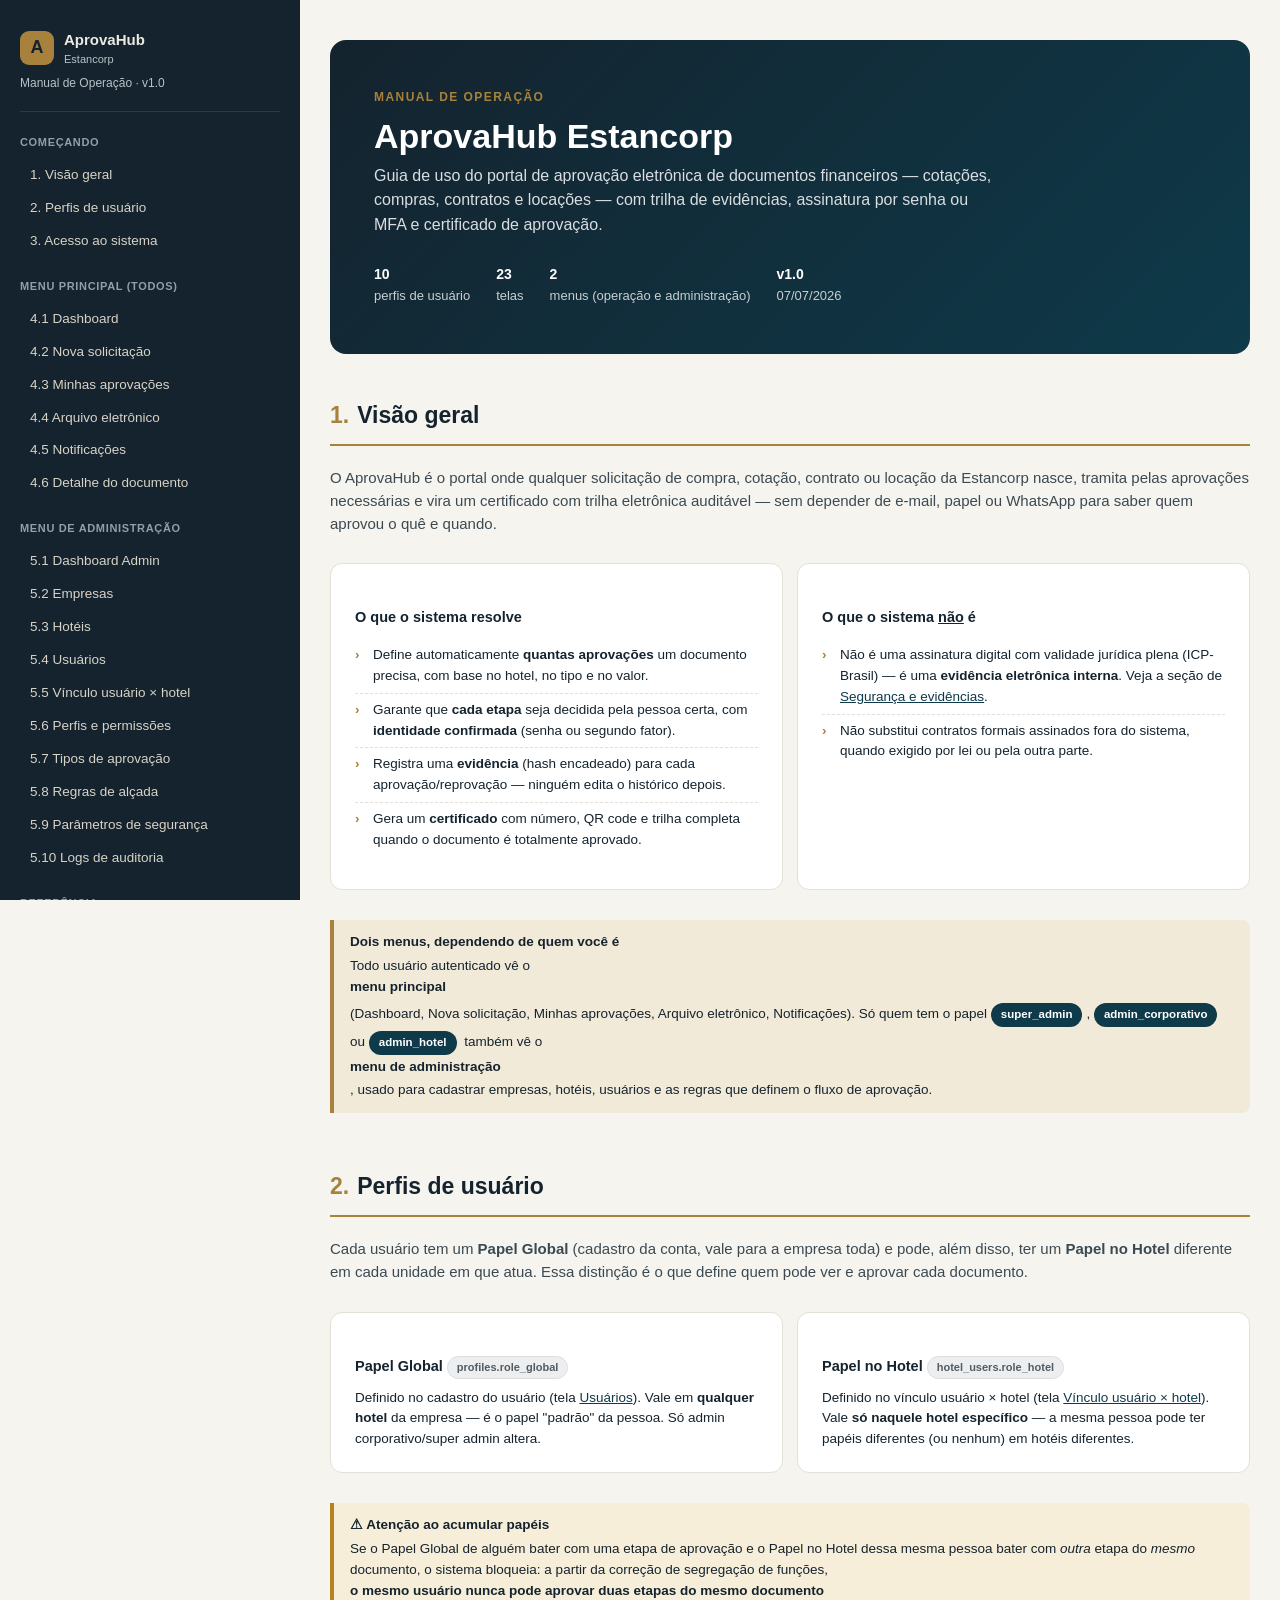
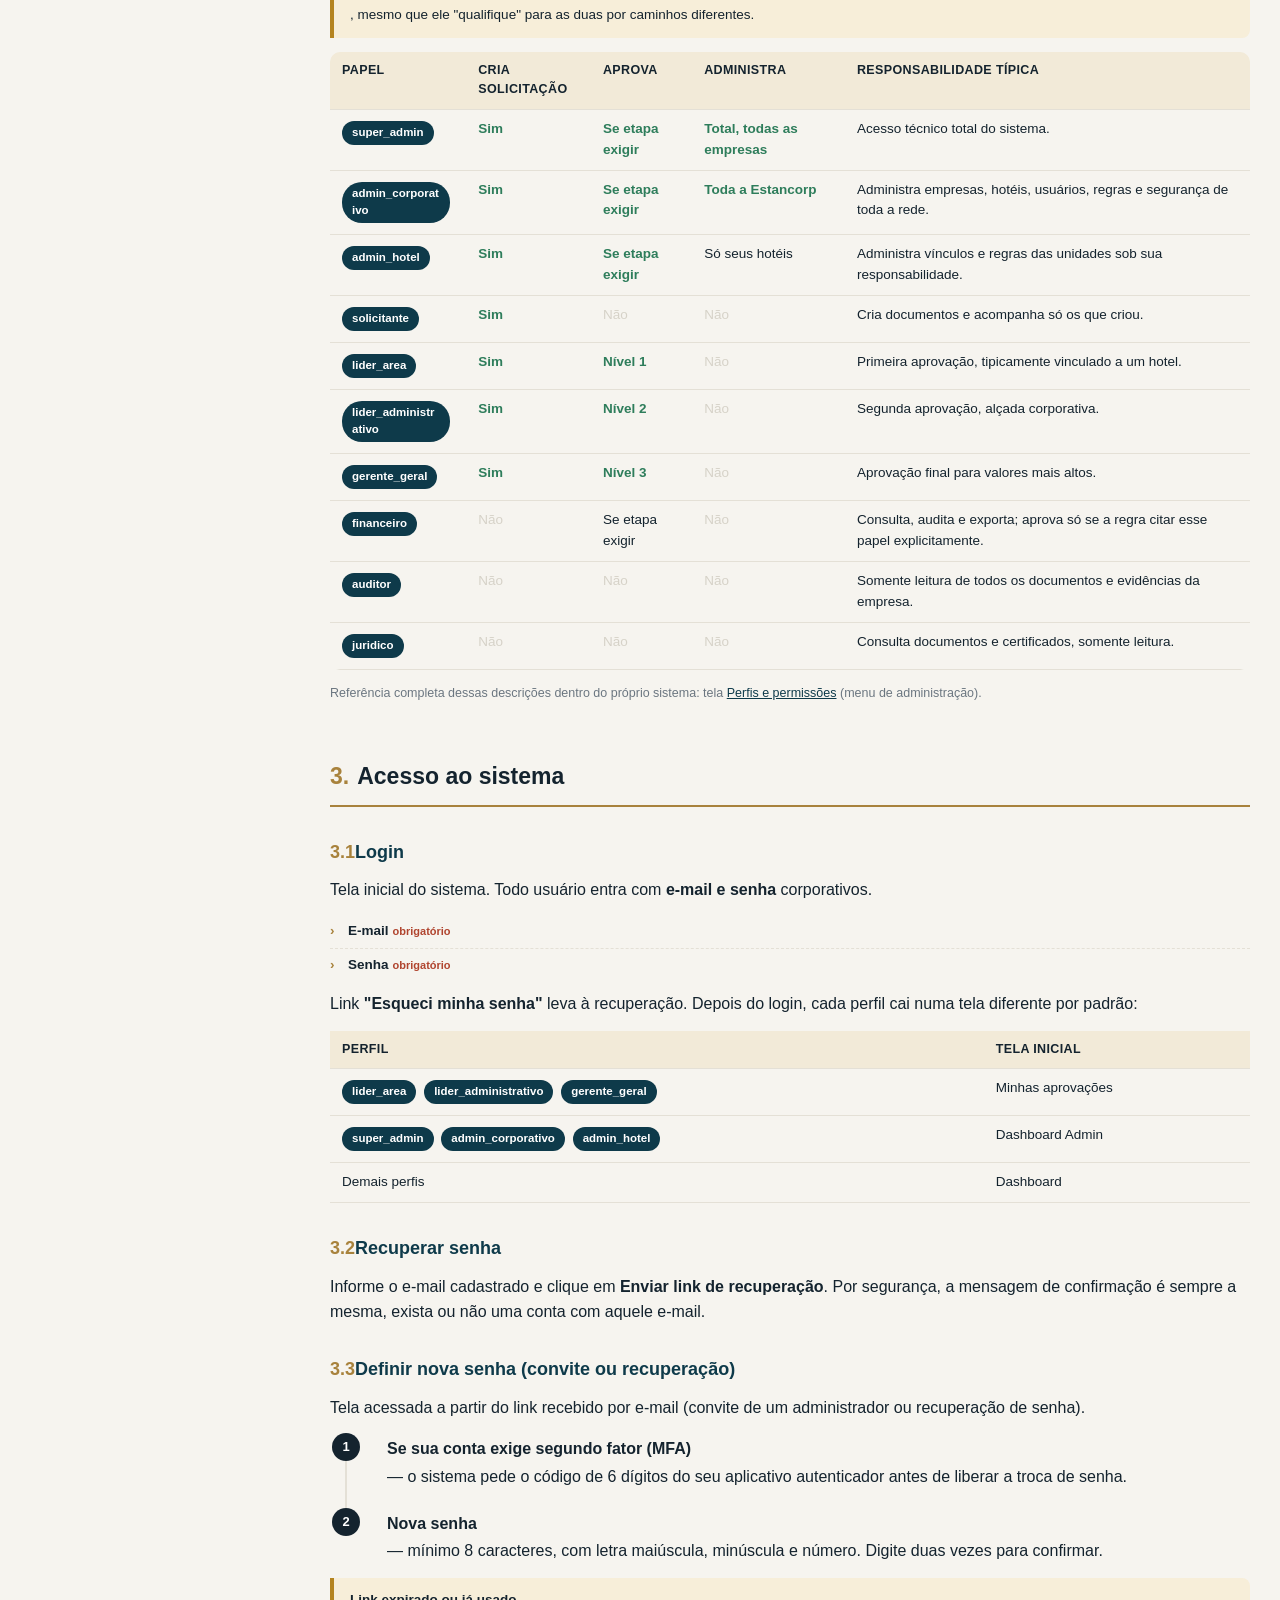
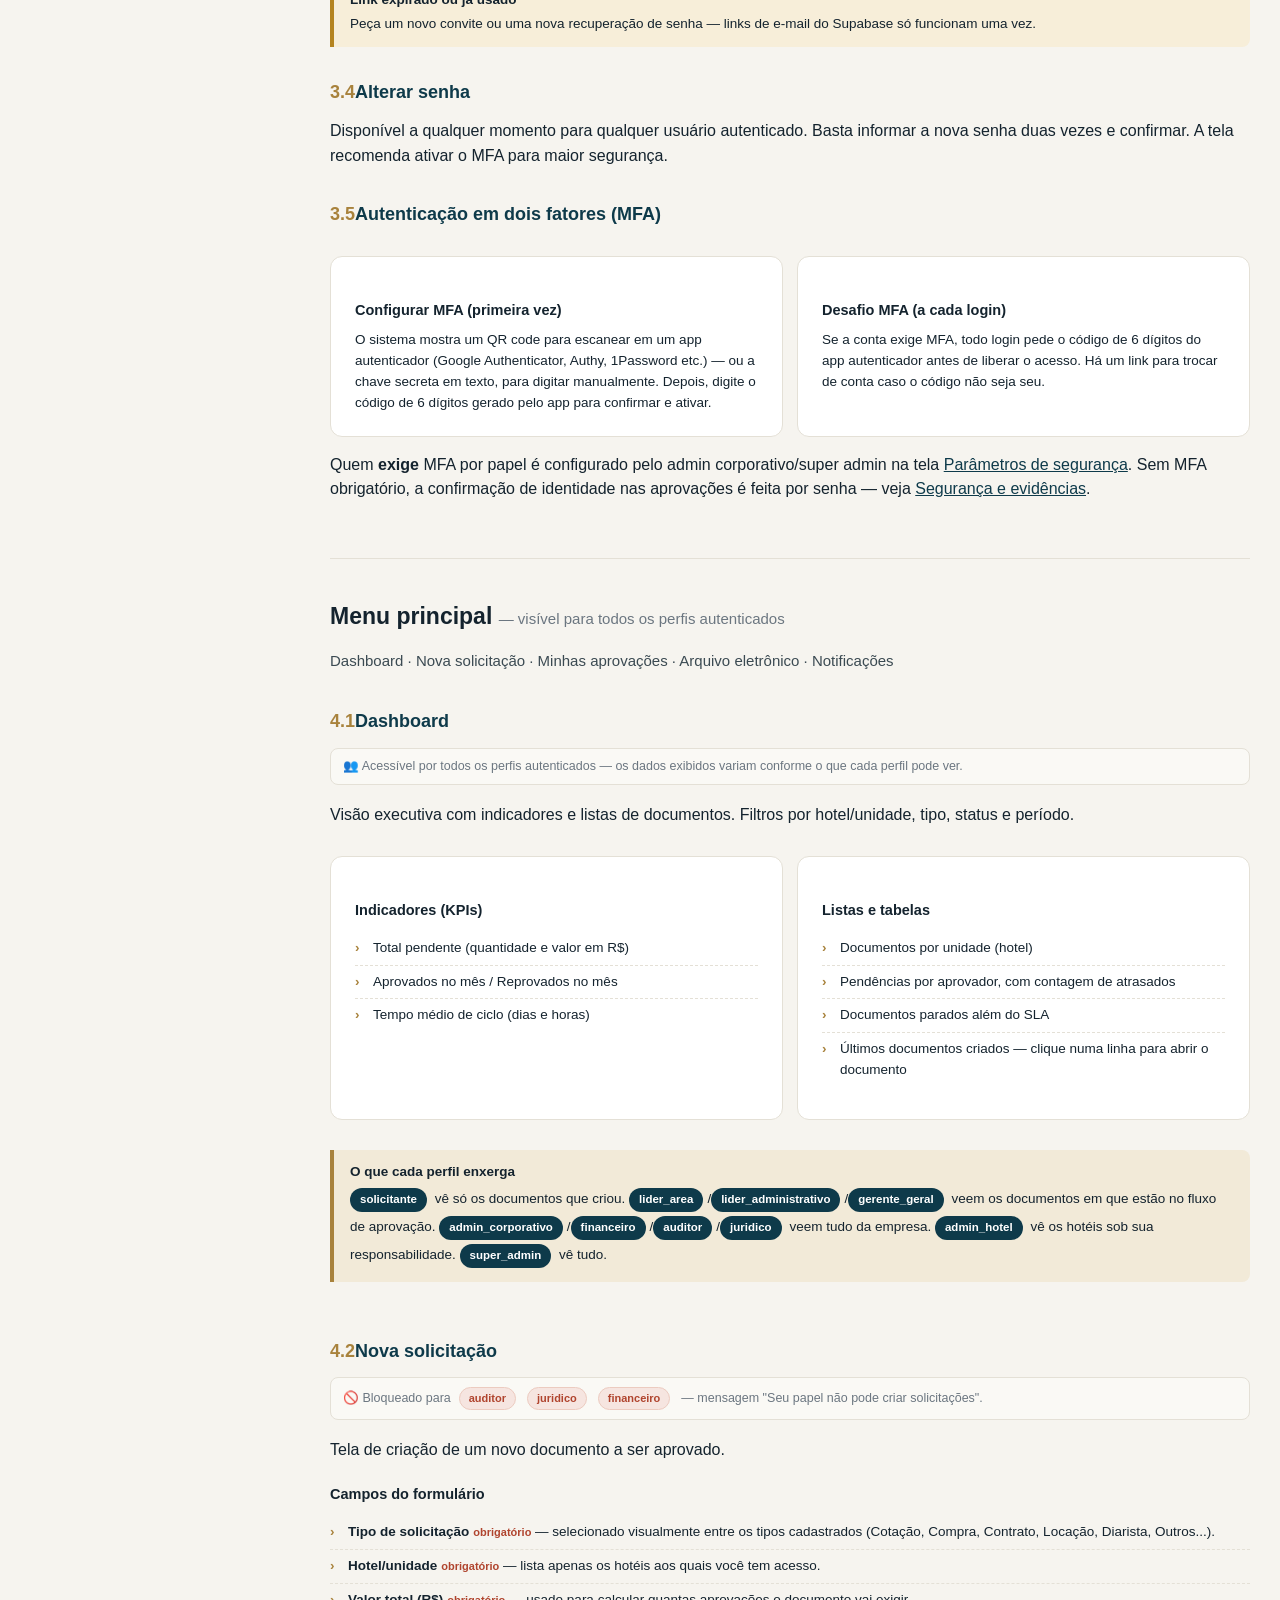
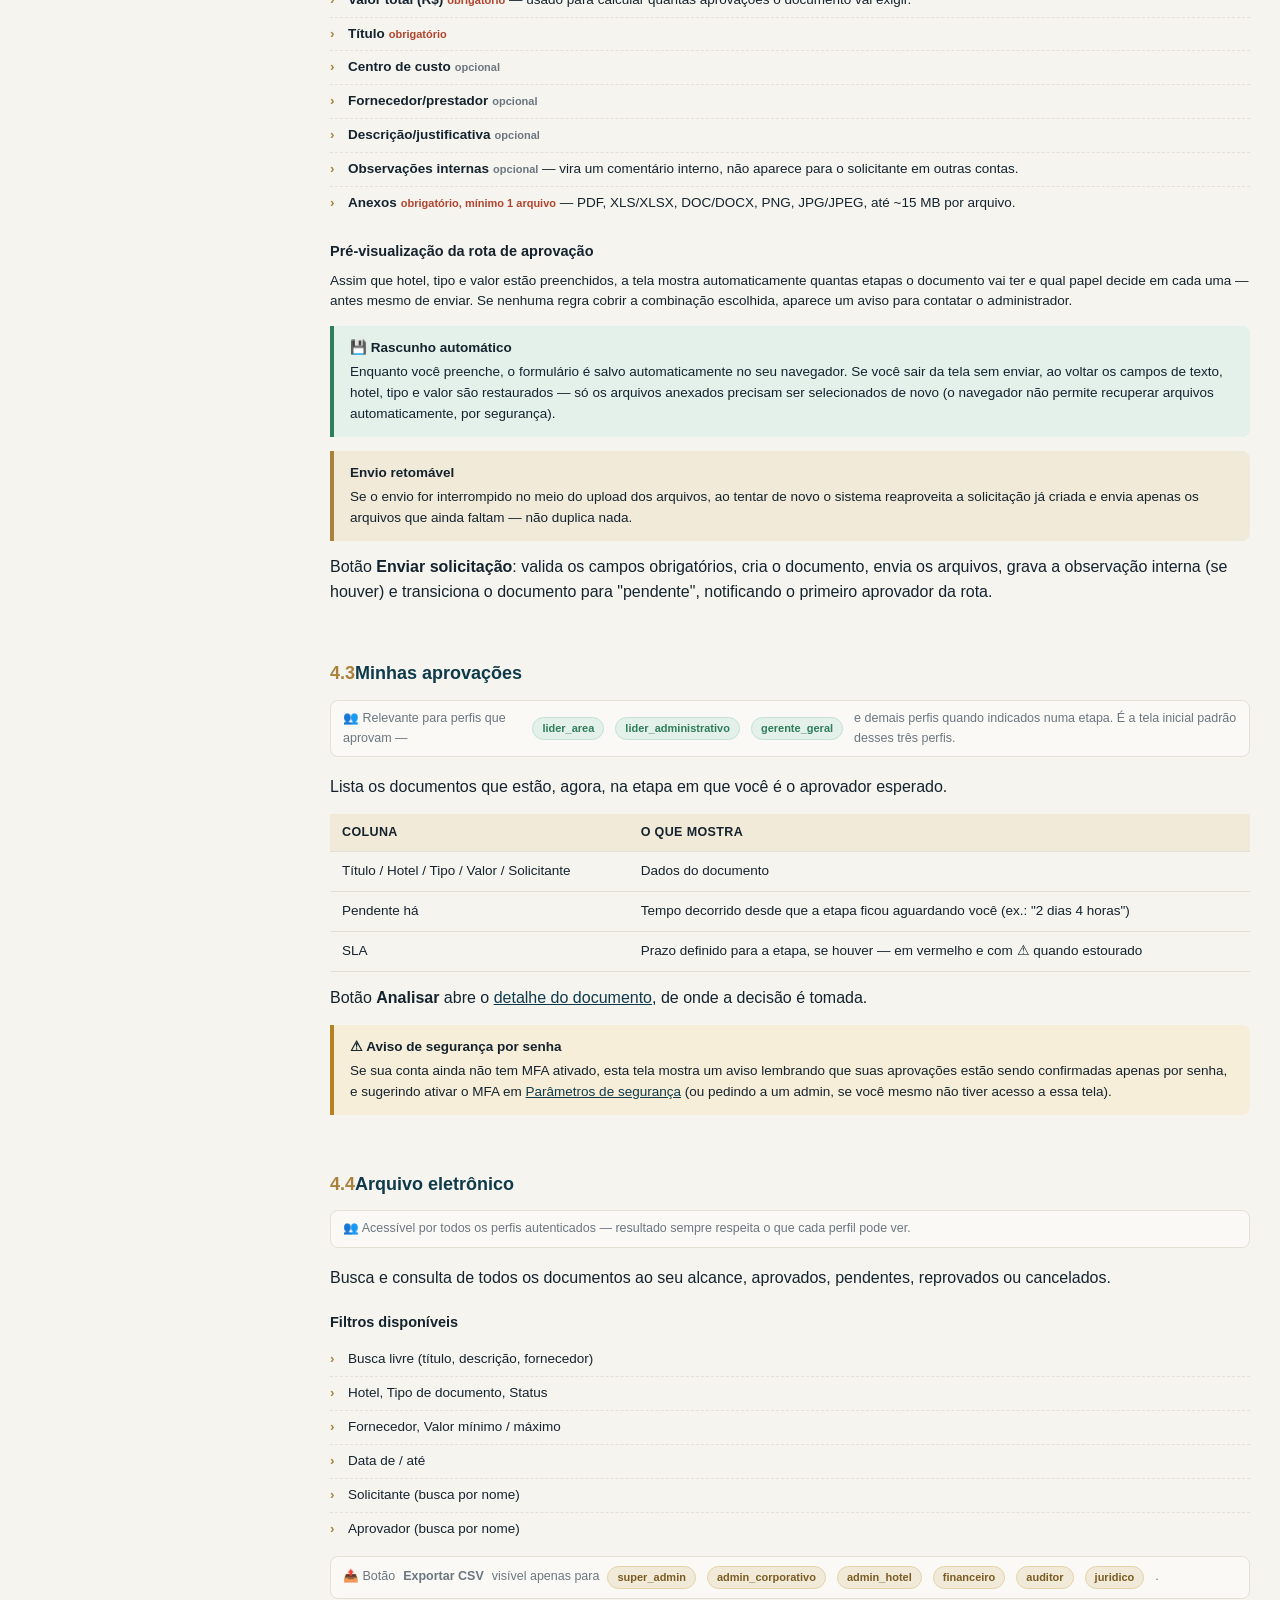
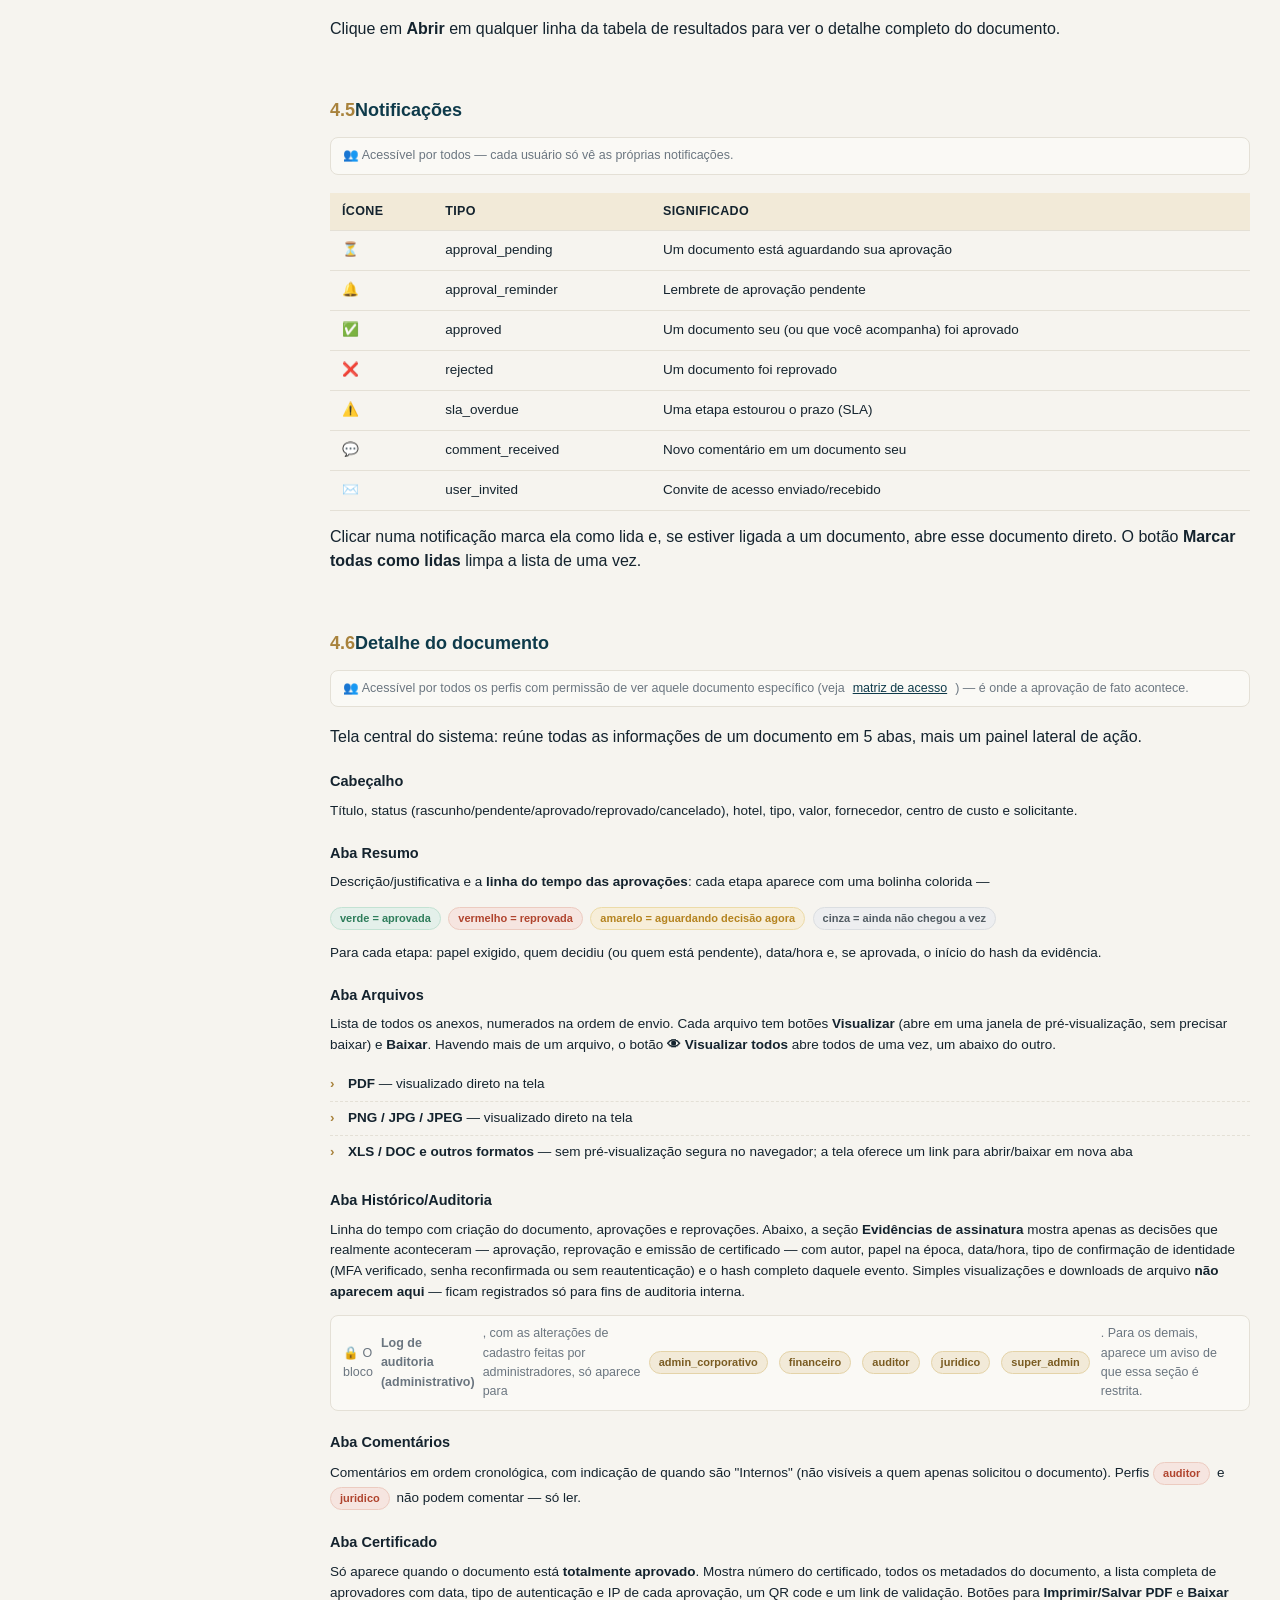
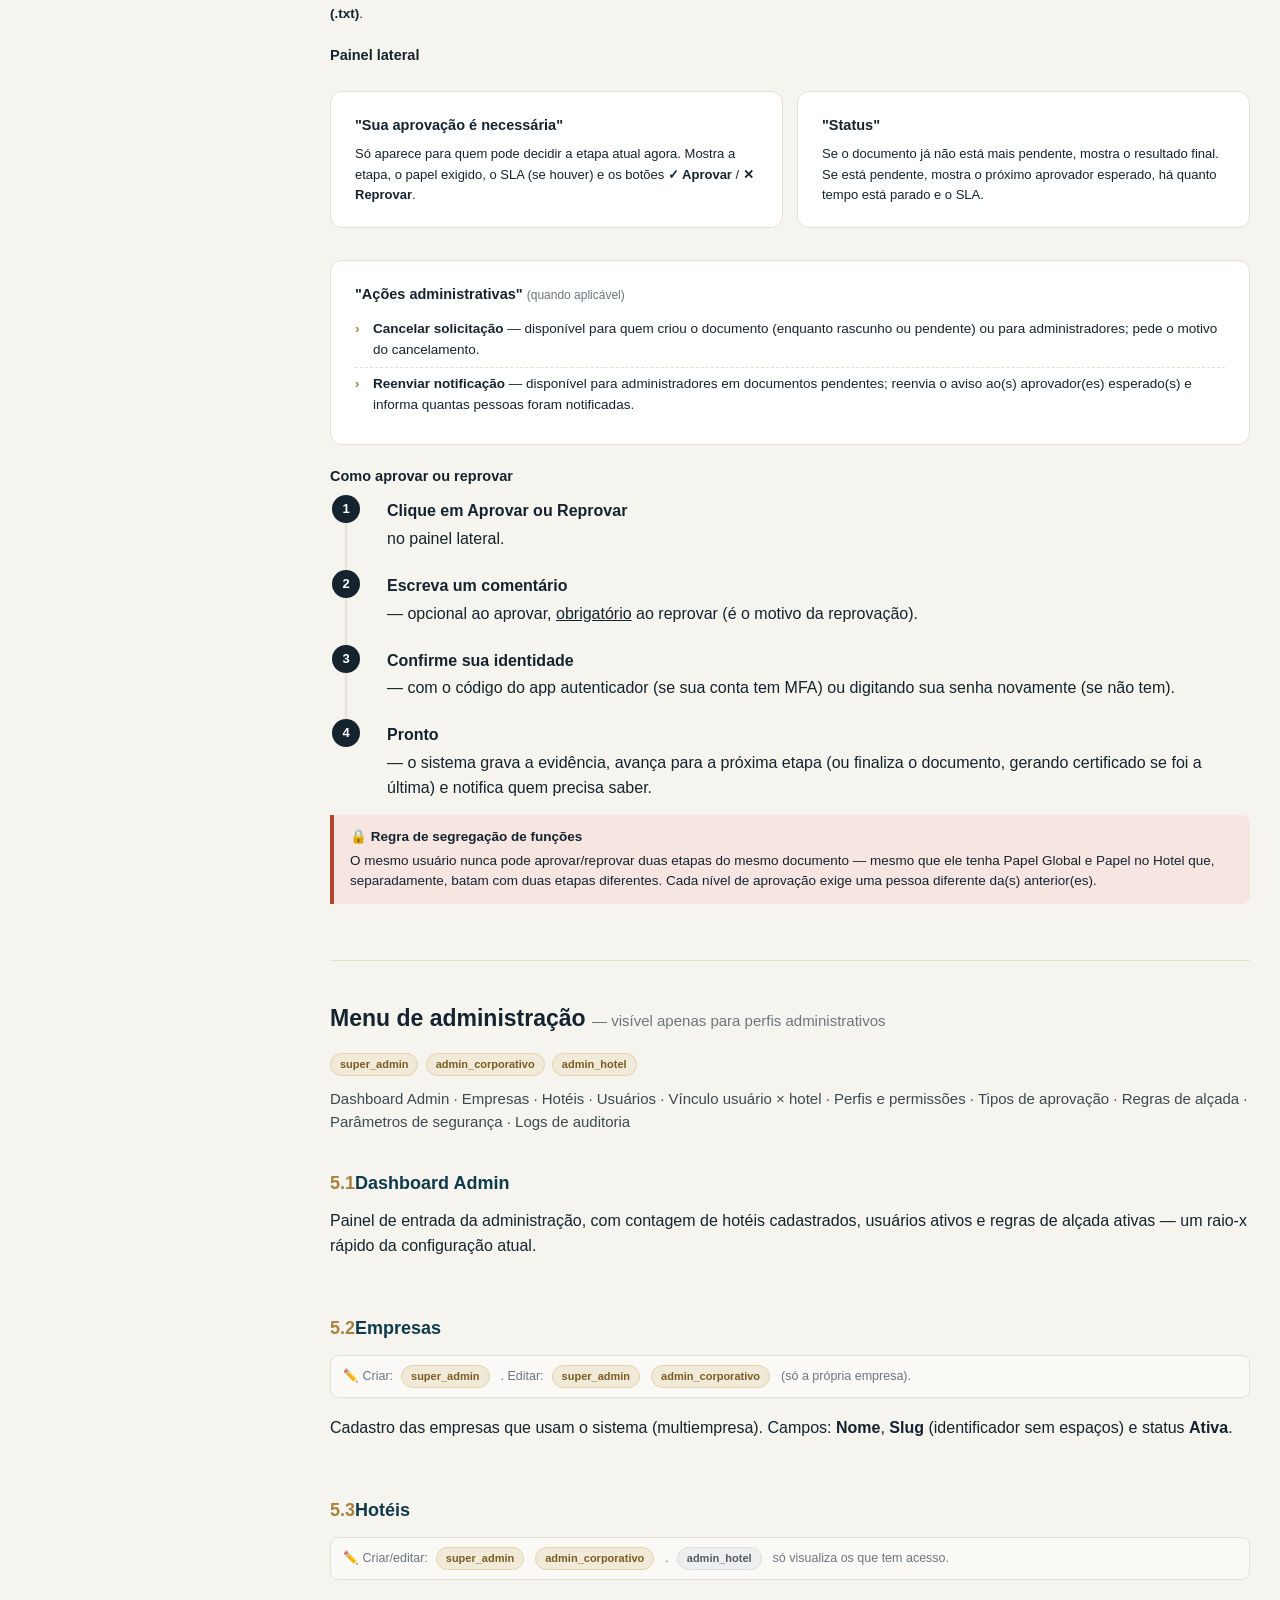
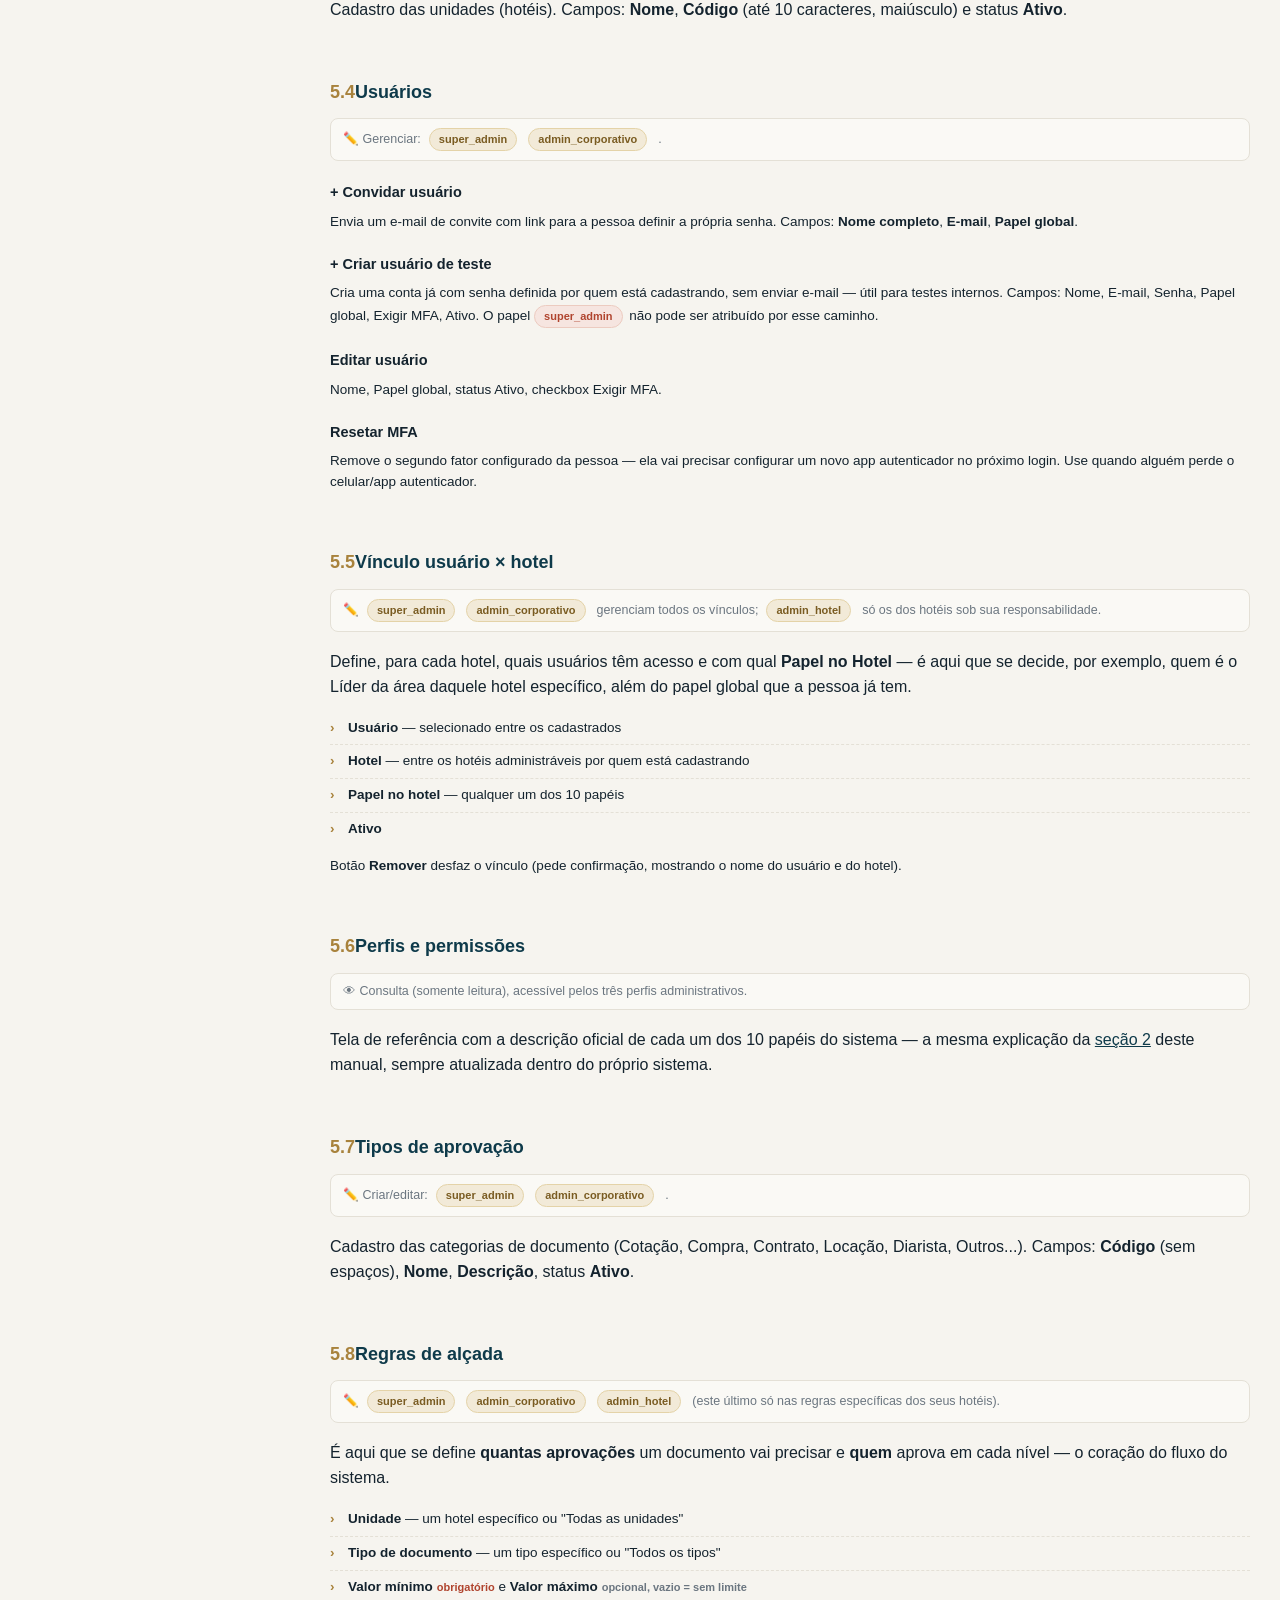
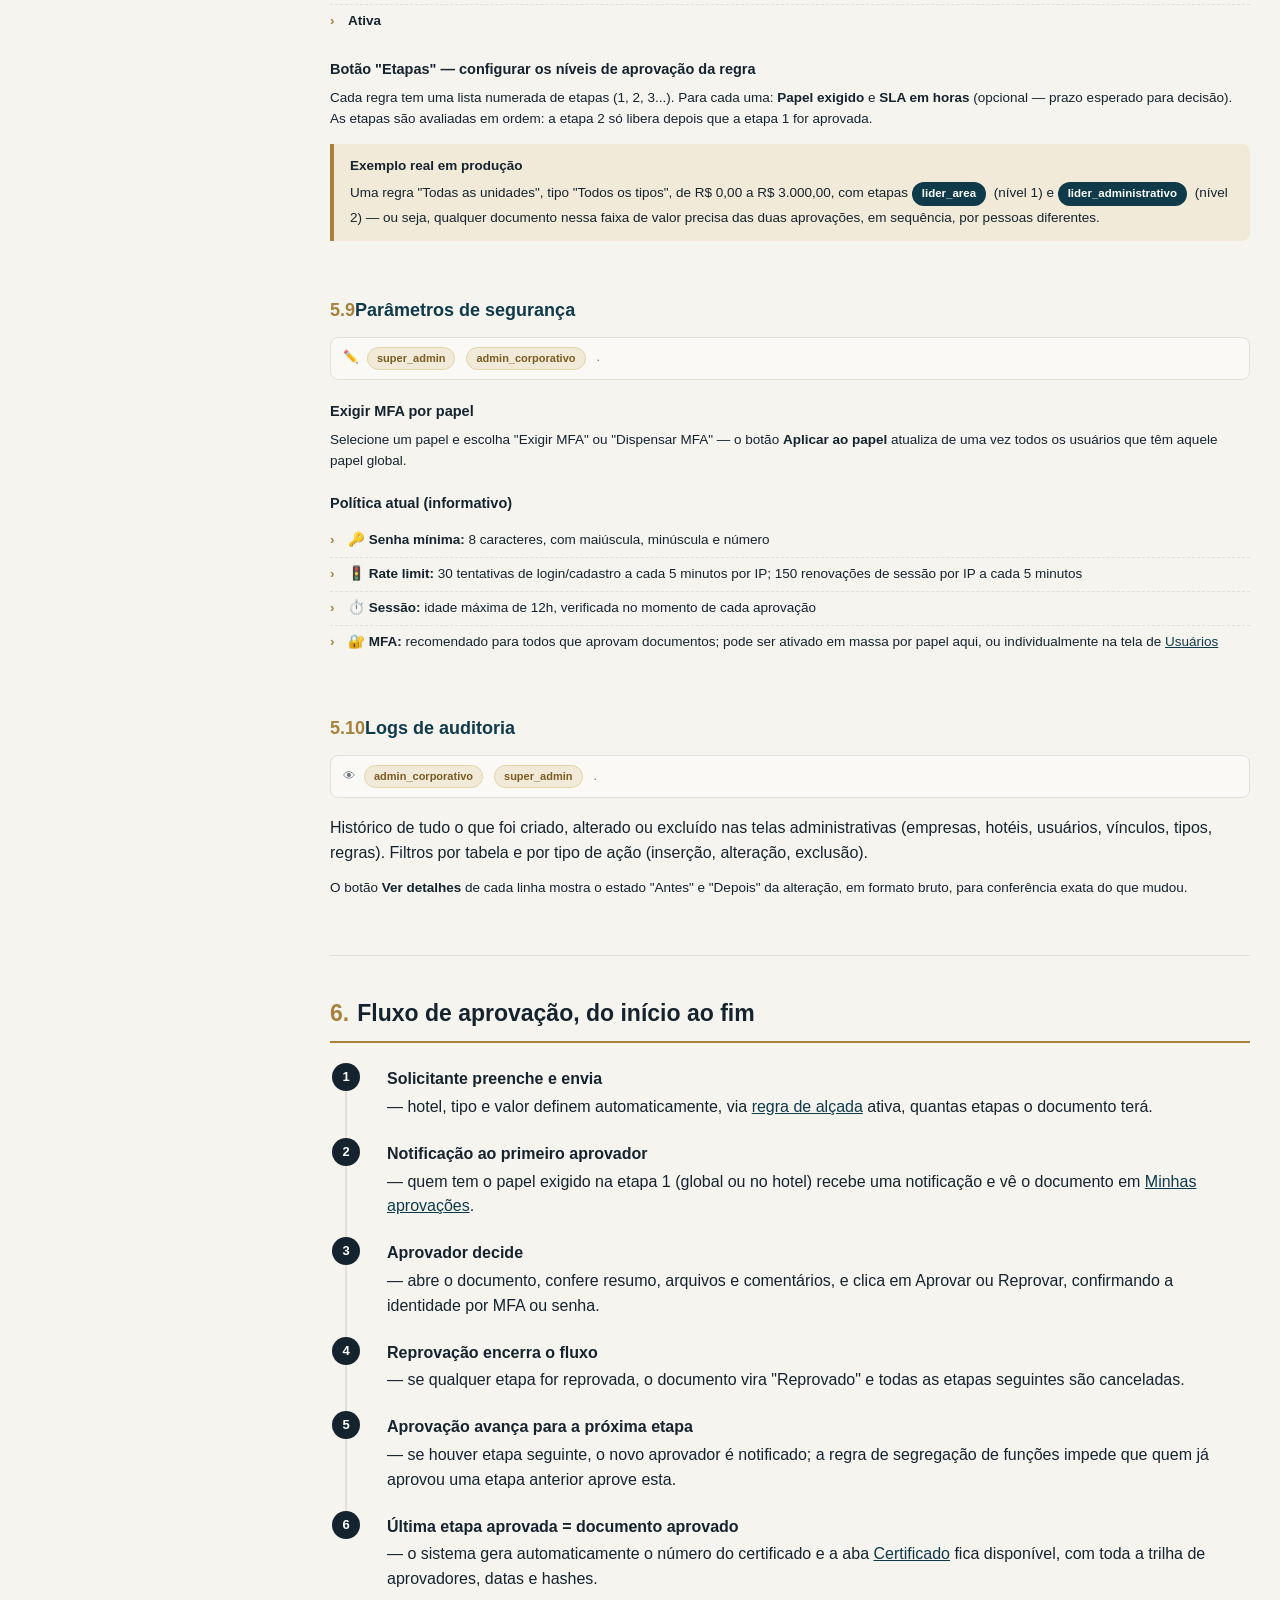
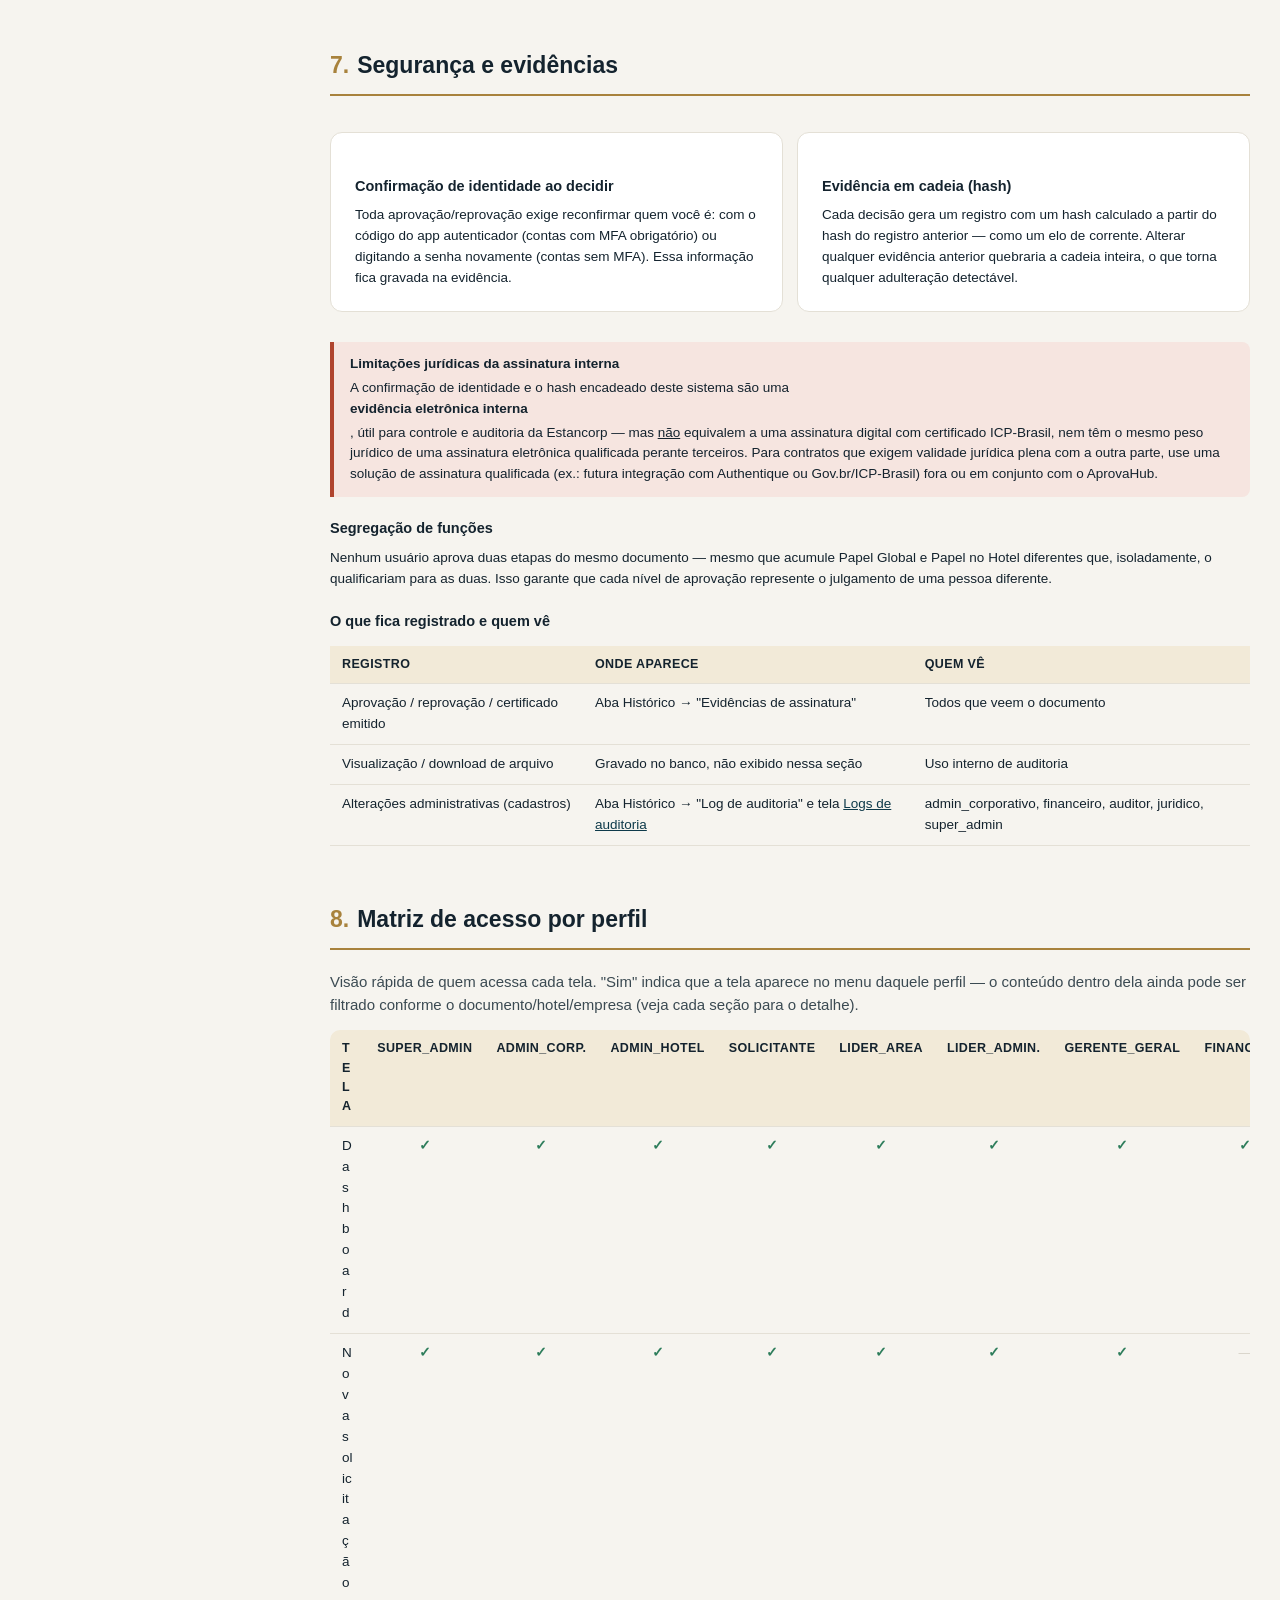
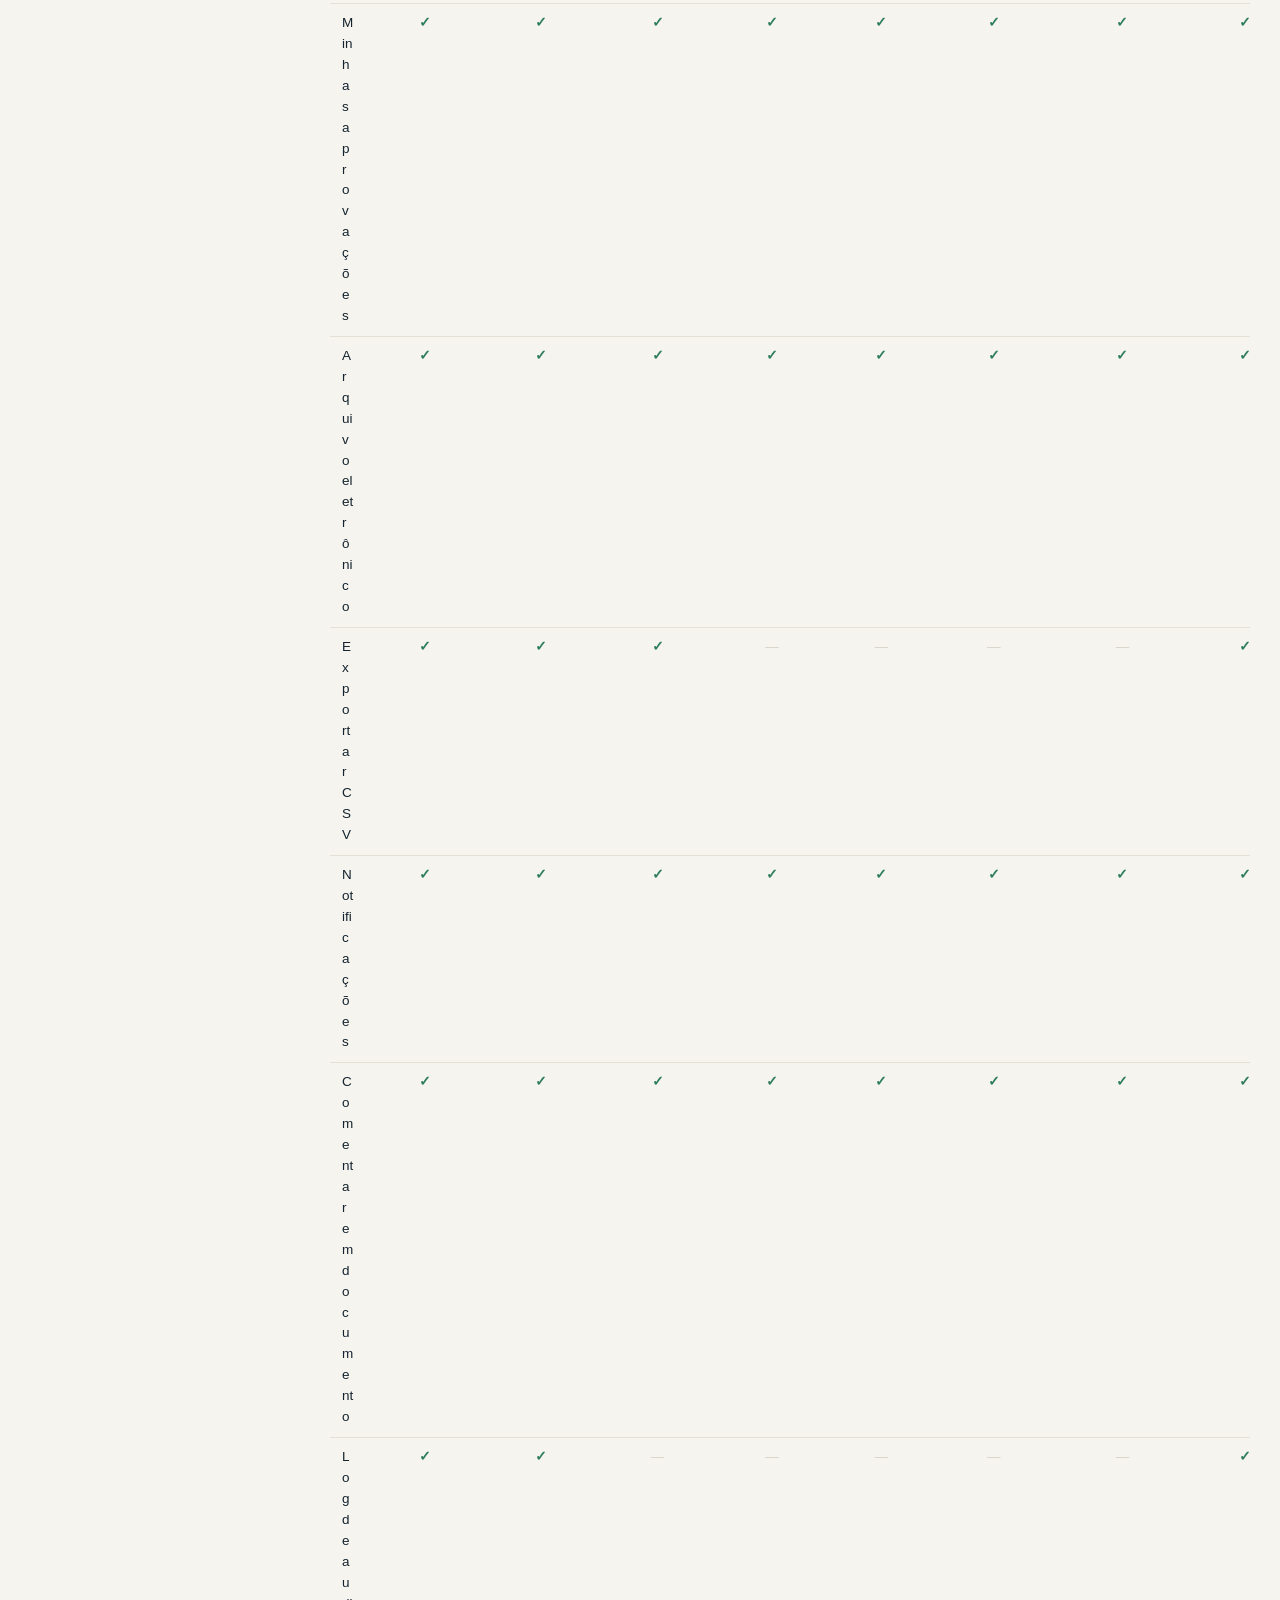
==== MANUAL_OPERACAO.html @ 7e1cfca8 "Criar manual de operação em HTML para todos os perfis e telas Cobre os 10 perfis (papel global x pap" ====
<!DOCTYPE html>
<html lang="pt-BR">
<head>
<meta charset="UTF-8">
<meta name="viewport" content="width=device-width, initial-scale=1.0">
<title>Manual de Operação — AprovaHub Estancorp</title>
<style>
  :root{
    --ink:#14232E;
    --petrol:#0E3A4A;
    --paper:#F6F4EF;
    --card:#FFFFFF;
    --brass:#A8823C;
    --brass-soft:#F2EAD8;
    --ok:#2E7D5B;
    --ok-soft:#E4F0EA;
    --warn:#B4831F;
    --warn-soft:#F7EED9;
    --danger:#B0442E;
    --danger-soft:#F6E5E0;
    --muted:#6B7680;
    --line:#E4E0D6;
  }
  *{box-sizing:border-box}
  body{
    margin:0;
    font-family:-apple-system,Segoe UI,Roboto,Helvetica,Arial,sans-serif;
    background:var(--paper);
    color:var(--ink);
    line-height:1.55;
  }
  a{color:var(--petrol)}
  .layout{display:flex;min-height:100vh}

  /* Sidebar / sumário */
  nav.toc{
    width:300px;
    flex:0 0 300px;
    background:var(--ink);
    color:#EDEAE1;
    padding:28px 20px 60px;
    position:sticky;
    top:0;
    align-self:flex-start;
    height:100vh;
    overflow-y:auto;
  }
  nav.toc .brand{display:flex;align-items:center;gap:10px;margin-bottom:6px}
  nav.toc .brand-mark{
    width:34px;height:34px;border-radius:9px;background:var(--brass);
    color:var(--ink);font-weight:800;display:flex;align-items:center;justify-content:center;font-size:18px;
  }
  nav.toc .brand b{display:block;font-size:15px}
  nav.toc .brand small{display:block;color:#B9C2C8;font-size:11px}
  nav.toc .sub{font-size:12px;color:#B9C2C8;margin:4px 0 22px;padding-bottom:18px;border-bottom:1px solid #2A3B47}
  nav.toc h4{
    font-size:11px;text-transform:uppercase;letter-spacing:.06em;color:#8FA0AA;
    margin:20px 0 8px;
  }
  nav.toc ul{list-style:none;margin:0;padding:0}
  nav.toc li a{
    display:block;color:#D8D3C7;text-decoration:none;font-size:13.5px;
    padding:6px 10px;border-radius:6px;
  }
  nav.toc li a:hover{background:#1D2E3A;color:#fff}
  nav.toc li.sub-item a{padding-left:22px;font-size:12.5px;color:#AEB8BE}

  main{flex:1;min-width:0;padding:48px 60px 120px;max-width:1080px}

  .cover{
    background:linear-gradient(135deg,var(--ink),var(--petrol));
    color:#fff;border-radius:16px;padding:48px 44px;margin-bottom:44px;
  }
  .cover .kicker{font-size:12px;letter-spacing:.12em;text-transform:uppercase;color:var(--brass);font-weight:700}
  .cover h1{font-size:34px;margin:10px 0 8px;line-height:1.15}
  .cover p{color:#D9DEE1;max-width:620px;margin:0 0 4px}
  .cover .meta{margin-top:26px;display:flex;gap:26px;flex-wrap:wrap;font-size:13px;color:#C7CFD3}
  .cover .meta b{color:#fff;display:block;font-size:14px}

  section{margin-bottom:56px;scroll-margin-top:24px}
  h2{
    font-size:23px;color:var(--ink);border-bottom:2px solid var(--brass);
    padding-bottom:10px;margin:0 0 20px;
  }
  h2 .num{color:var(--brass);margin-right:8px}
  h3{font-size:18px;margin:32px 0 12px;color:var(--petrol);scroll-margin-top:24px}
  h3 .num{color:var(--brass)}
  h4{font-size:14.5px;margin:20px 0 8px;color:var(--ink)}
  p{margin:0 0 12px}
  .lede{font-size:15px;color:#3B4A52}

  .card{
    background:var(--card);border:1px solid var(--line);border-radius:12px;
    padding:22px 24px;margin:16px 0;
  }
  .grid2{display:grid;grid-template-columns:1fr 1fr;gap:14px}
  @media(max-width:760px){.grid2{grid-template-columns:1fr}}

  table{width:100%;border-collapse:collapse;margin:14px 0;font-size:13.5px}
  th,td{text-align:left;padding:9px 12px;border-bottom:1px solid var(--line);vertical-align:top;word-break:break-word}
  th{background:var(--brass-soft);color:var(--ink);font-weight:700;font-size:12.5px;text-transform:uppercase;letter-spacing:.03em}
  tr:hover td{background:#FBFAF6}

  .badge{
    display:inline-block;padding:2px 9px;border-radius:20px;font-size:11px;font-weight:700;
    margin:1px 3px 1px 0;white-space:nowrap;border:1px solid transparent;
  }
  .b-admin{background:var(--brass-soft);color:#7A5C22;border-color:#E4D3A8}
  .b-approve{background:var(--ok-soft);color:var(--ok);border-color:#c3e2d3}
  .b-view{background:#EDEEF0;color:#525C63;border-color:#DBDEE1}
  .b-block{background:var(--danger-soft);color:var(--danger);border-color:#eccbc0}
  .b-warn{background:var(--warn-soft);color:var(--warn);border-color:#ecdba8}

  .pill-role{
    display:inline-block;padding:3px 10px;border-radius:20px;font-size:11.5px;font-weight:700;
    background:var(--petrol);color:#fff;margin:2px 4px 2px 0;
  }

  .note{
    border-left:4px solid var(--brass);background:var(--brass-soft);
    padding:12px 16px;border-radius:0 8px 8px 0;font-size:13.5px;margin:14px 0;
  }
  .note.warn{border-color:var(--warn);background:var(--warn-soft)}
  .note.danger{border-color:var(--danger);background:var(--danger-soft)}
  .note.ok{border-color:var(--ok);background:var(--ok-soft)}
  .note b{display:block;margin-bottom:3px}

  .steps{counter-reset:step;list-style:none;margin:0;padding:0}
  .steps li{
    counter-increment:step;position:relative;padding:4px 0 18px 40px;border-left:2px solid var(--line);margin-left:15px;
  }
  .steps li:last-child{border-color:transparent;padding-bottom:0}
  .steps li::before{
    content:counter(step);position:absolute;left:-15px;top:0;width:28px;height:28px;border-radius:50%;
    background:var(--ink);color:#fff;font-size:13px;font-weight:700;display:flex;align-items:center;justify-content:center;
  }
  .steps li b{display:block;margin-bottom:3px;color:var(--ink)}

  .fieldlist{margin:10px 0;padding:0;list-style:none}
  .fieldlist li{padding:6px 0 6px 18px;border-bottom:1px dashed var(--line);position:relative;font-size:13.5px}
  .fieldlist li::before{content:"›";position:absolute;left:0;color:var(--brass);font-weight:900}
  .fieldlist li:last-child{border-bottom:none}
  .fieldlist b{color:var(--ink)}
  .fieldlist .req{color:var(--danger);font-size:11px;font-weight:700;margin-left:4px}
  .fieldlist .opt{color:var(--muted);font-size:11px;font-weight:600;margin-left:4px}

  .tag-access{
    display:flex;align-items:center;gap:8px;font-size:12.5px;color:var(--muted);
    background:#FAF9F5;border:1px solid var(--line);border-radius:8px;padding:8px 12px;margin:10px 0 18px;
  }

  code, .mono{font-family:ui-monospace,Consolas,monospace;font-size:12.5px;background:#EFEDE6;padding:1px 6px;border-radius:4px}

  .toc-back{display:inline-block;margin-top:36px;font-size:12.5px}
  .divider{height:1px;background:var(--line);margin:40px 0}

  .table-scroll{overflow-x:auto;margin:14px 0;border-radius:10px}
  .table-scroll table{margin:0;min-width:920px}
  .matrix td, .matrix th{text-align:center;white-space:nowrap}
  .matrix td:first-child, .matrix th:first-child{text-align:left;white-space:normal}
  .yes{color:var(--ok);font-weight:800}
  .no{color:#D6D2C8}

  footer{color:var(--muted);font-size:12px;text-align:center;padding:30px 0 10px}

  @media(max-width:1300px){
    main{padding:40px 30px 100px}
  }
  @media(max-width:860px){
    .layout{flex-direction:column}
    nav.toc{width:100%;flex-basis:auto;height:auto;position:relative;top:auto}
    main{padding:30px 18px 90px;max-width:none}
    .cover{padding:32px 26px}
    .cover h1{font-size:26px}
  }

  @media print{
    nav.toc{display:none}
    main{padding:0;max-width:none}
    .table-scroll{overflow-x:visible}
    .table-scroll table{min-width:0;font-size:10px}
    .cover{background:none;color:var(--ink);border:1px solid var(--line)}
    .cover .kicker,{color:var(--brass)}
    section{page-break-inside:avoid}
    a[href]::after{content:""}
  }
</style>
</head>
<body>
<div class="layout">

<nav class="toc">
  <div class="brand">
    <div class="brand-mark">A</div>
    <div><b>AprovaHub</b><small>Estancorp</small></div>
  </div>
  <div class="sub">Manual de Operação · v1.0</div>

  <h4>Começando</h4>
  <ul>
    <li><a href="#intro">1. Visão geral</a></li>
    <li><a href="#perfis">2. Perfis de usuário</a></li>
    <li><a href="#acesso">3. Acesso ao sistema</a></li>
  </ul>

  <h4>Menu principal (todos)</h4>
  <ul>
    <li><a href="#dashboard">4.1 Dashboard</a></li>
    <li><a href="#nova-solicitacao">4.2 Nova solicitação</a></li>
    <li><a href="#pendentes">4.3 Minhas aprovações</a></li>
    <li><a href="#arquivo">4.4 Arquivo eletrônico</a></li>
    <li><a href="#notificacoes">4.5 Notificações</a></li>
    <li><a href="#documento">4.6 Detalhe do documento</a></li>
  </ul>

  <h4>Menu de administração</h4>
  <ul>
    <li><a href="#admin-dashboard">5.1 Dashboard Admin</a></li>
    <li><a href="#admin-companies">5.2 Empresas</a></li>
    <li><a href="#admin-hotels">5.3 Hotéis</a></li>
    <li><a href="#admin-users">5.4 Usuários</a></li>
    <li><a href="#admin-hotel-users">5.5 Vínculo usuário × hotel</a></li>
    <li><a href="#admin-roles">5.6 Perfis e permissões</a></li>
    <li><a href="#admin-types">5.7 Tipos de aprovação</a></li>
    <li><a href="#admin-rules">5.8 Regras de alçada</a></li>
    <li><a href="#admin-security">5.9 Parâmetros de segurança</a></li>
    <li><a href="#admin-audit">5.10 Logs de auditoria</a></li>
  </ul>

  <h4>Referência</h4>
  <ul>
    <li><a href="#fluxo">6. Fluxo de aprovação</a></li>
    <li><a href="#seguranca">7. Segurança e evidências</a></li>
    <li><a href="#matriz">8. Matriz de acesso por perfil</a></li>
    <li><a href="#faq">9. Perguntas frequentes</a></li>
  </ul>
</nav>

<main>

  <div class="cover">
    <div class="kicker">Manual de operação</div>
    <h1>AprovaHub Estancorp</h1>
    <p>Guia de uso do portal de aprovação eletrônica de documentos financeiros — cotações, compras, contratos e locações — com trilha de evidências, assinatura por senha ou MFA e certificado de aprovação.</p>
    <div class="meta">
      <div><b>10</b>perfis de usuário</div>
      <div><b>23</b>telas</div>
      <div><b>2</b>menus (operação e administração)</div>
      <div><b>v1.0</b>07/07/2026</div>
    </div>
  </div>

  <section id="intro">
    <h2><span class="num">1.</span>Visão geral</h2>
    <p class="lede">O AprovaHub é o portal onde qualquer solicitação de compra, cotação, contrato ou locação da Estancorp nasce, tramita pelas aprovações necessárias e vira um certificado com trilha eletrônica auditável — sem depender de e-mail, papel ou WhatsApp para saber quem aprovou o quê e quando.</p>

    <div class="grid2">
      <div class="card">
        <h4>O que o sistema resolve</h4>
        <ul class="fieldlist">
          <li>Define automaticamente <b>quantas aprovações</b> um documento precisa, com base no hotel, no tipo e no valor.</li>
          <li>Garante que <b>cada etapa</b> seja decidida pela pessoa certa, com <b>identidade confirmada</b> (senha ou segundo fator).</li>
          <li>Registra uma <b>evidência</b> (hash encadeado) para cada aprovação/reprovação — ninguém edita o histórico depois.</li>
          <li>Gera um <b>certificado</b> com número, QR code e trilha completa quando o documento é totalmente aprovado.</li>
        </ul>
      </div>
      <div class="card">
        <h4>O que o sistema <u>não</u> é</h4>
        <ul class="fieldlist">
          <li>Não é uma assinatura digital com validade jurídica plena (ICP-Brasil) — é uma <b>evidência eletrônica interna</b>. Veja a seção de <a href="#seguranca">Segurança e evidências</a>.</li>
          <li>Não substitui contratos formais assinados fora do sistema, quando exigido por lei ou pela outra parte.</li>
        </ul>
      </div>
    </div>

    <div class="note">
      <b>Dois menus, dependendo de quem você é</b>
      Todo usuário autenticado vê o <b>menu principal</b> (Dashboard, Nova solicitação, Minhas aprovações, Arquivo eletrônico, Notificações). Só quem tem o papel <span class="pill-role">super_admin</span>, <span class="pill-role">admin_corporativo</span> ou <span class="pill-role">admin_hotel</span> também vê o <b>menu de administração</b>, usado para cadastrar empresas, hotéis, usuários e as regras que definem o fluxo de aprovação.
    </div>
  </section>

  <section id="perfis">
    <h2><span class="num">2.</span>Perfis de usuário</h2>
    <p class="lede">Cada usuário tem um <b>Papel Global</b> (cadastro da conta, vale para a empresa toda) e pode, além disso, ter um <b>Papel no Hotel</b> diferente em cada unidade em que atua. Essa distinção é o que define quem pode ver e aprovar cada documento.</p>

    <div class="grid2">
      <div class="card">
        <h4>Papel Global <span class="badge b-view">profiles.role_global</span></h4>
        <p style="margin:0;font-size:13.5px">Definido no cadastro do usuário (tela <a href="#admin-users">Usuários</a>). Vale em <b>qualquer hotel</b> da empresa — é o papel "padrão" da pessoa. Só admin corporativo/super admin altera.</p>
      </div>
      <div class="card">
        <h4>Papel no Hotel <span class="badge b-view">hotel_users.role_hotel</span></h4>
        <p style="margin:0;font-size:13.5px">Definido no vínculo usuário × hotel (tela <a href="#admin-hotel-users">Vínculo usuário × hotel</a>). Vale <b>só naquele hotel específico</b> — a mesma pessoa pode ter papéis diferentes (ou nenhum) em hotéis diferentes.</p>
      </div>
    </div>

    <div class="note warn">
      <b>⚠ Atenção ao acumular papéis</b>
      Se o Papel Global de alguém bater com uma etapa de aprovação e o Papel no Hotel dessa mesma pessoa bater com <i>outra</i> etapa do <i>mesmo</i> documento, o sistema bloqueia: a partir da correção de segregação de funções, <b>o mesmo usuário nunca pode aprovar duas etapas do mesmo documento</b>, mesmo que ele "qualifique" para as duas por caminhos diferentes.
    </div>

    <div class="table-scroll" style="overflow-x:auto">
    <table style="min-width:640px">
      <thead><tr><th>Papel</th><th>Cria solicitação</th><th>Aprova</th><th>Administra</th><th>Responsabilidade típica</th></tr></thead>
      <tbody>
        <tr><td><span class="pill-role">super_admin</span></td><td class="yes">Sim</td><td class="yes">Se etapa exigir</td><td class="yes">Total, todas as empresas</td><td>Acesso técnico total do sistema.</td></tr>
        <tr><td><span class="pill-role">admin_corporativo</span></td><td class="yes">Sim</td><td class="yes">Se etapa exigir</td><td class="yes">Toda a Estancorp</td><td>Administra empresas, hotéis, usuários, regras e segurança de toda a rede.</td></tr>
        <tr><td><span class="pill-role">admin_hotel</span></td><td class="yes">Sim</td><td class="yes">Se etapa exigir</td><td>Só seus hotéis</td><td>Administra vínculos e regras das unidades sob sua responsabilidade.</td></tr>
        <tr><td><span class="pill-role">solicitante</span></td><td class="yes">Sim</td><td class="no">Não</td><td class="no">Não</td><td>Cria documentos e acompanha só os que criou.</td></tr>
        <tr><td><span class="pill-role">lider_area</span></td><td class="yes">Sim</td><td class="yes">Nível 1</td><td class="no">Não</td><td>Primeira aprovação, tipicamente vinculado a um hotel.</td></tr>
        <tr><td><span class="pill-role">lider_administrativo</span></td><td class="yes">Sim</td><td class="yes">Nível 2</td><td class="no">Não</td><td>Segunda aprovação, alçada corporativa.</td></tr>
        <tr><td><span class="pill-role">gerente_geral</span></td><td class="yes">Sim</td><td class="yes">Nível 3</td><td class="no">Não</td><td>Aprovação final para valores mais altos.</td></tr>
        <tr><td><span class="pill-role">financeiro</span></td><td class="no">Não</td><td>Se etapa exigir</td><td class="no">Não</td><td>Consulta, audita e exporta; aprova só se a regra citar esse papel explicitamente.</td></tr>
        <tr><td><span class="pill-role">auditor</span></td><td class="no">Não</td><td class="no">Não</td><td class="no">Não</td><td>Somente leitura de todos os documentos e evidências da empresa.</td></tr>
        <tr><td><span class="pill-role">juridico</span></td><td class="no">Não</td><td class="no">Não</td><td class="no">Não</td><td>Consulta documentos e certificados, somente leitura.</td></tr>
      </tbody>
    </table>
    </div>
    <p style="font-size:12.5px;color:var(--muted)">Referência completa dessas descrições dentro do próprio sistema: tela <a href="#admin-roles">Perfis e permissões</a> (menu de administração).</p>
  </section>

  <section id="acesso">
    <h2><span class="num">3.</span>Acesso ao sistema</h2>

    <h3 id="login"><span class="num">3.1</span>Login</h3>
    <p>Tela inicial do sistema. Todo usuário entra com <b>e-mail e senha</b> corporativos.</p>
    <ul class="fieldlist">
      <li><b>E-mail</b><span class="req">obrigatório</span></li>
      <li><b>Senha</b><span class="req">obrigatório</span></li>
    </ul>
    <p>Link <b>"Esqueci minha senha"</b> leva à recuperação. Depois do login, cada perfil cai numa tela diferente por padrão:</p>
    <table>
      <thead><tr><th>Perfil</th><th>Tela inicial</th></tr></thead>
      <tbody>
        <tr><td><span class="pill-role">lider_area</span> <span class="pill-role">lider_administrativo</span> <span class="pill-role">gerente_geral</span></td><td>Minhas aprovações</td></tr>
        <tr><td><span class="pill-role">super_admin</span> <span class="pill-role">admin_corporativo</span> <span class="pill-role">admin_hotel</span></td><td>Dashboard Admin</td></tr>
        <tr><td>Demais perfis</td><td>Dashboard</td></tr>
      </tbody>
    </table>

    <h3 id="recuperar-senha"><span class="num">3.2</span>Recuperar senha</h3>
    <p>Informe o e-mail cadastrado e clique em <b>Enviar link de recuperação</b>. Por segurança, a mensagem de confirmação é sempre a mesma, exista ou não uma conta com aquele e-mail.</p>

    <h3 id="definir-senha"><span class="num">3.3</span>Definir nova senha (convite ou recuperação)</h3>
    <p>Tela acessada a partir do link recebido por e-mail (convite de um administrador ou recuperação de senha).</p>
    <ol class="steps">
      <li><b>Se sua conta exige segundo fator (MFA)</b> — o sistema pede o código de 6 dígitos do seu aplicativo autenticador antes de liberar a troca de senha.</li>
      <li><b>Nova senha</b> — mínimo 8 caracteres, com letra maiúscula, minúscula e número. Digite duas vezes para confirmar.</li>
    </ol>
    <div class="note warn"><b>Link expirado ou já usado</b> Peça um novo convite ou uma nova recuperação de senha — links de e-mail do Supabase só funcionam uma vez.</div>

    <h3 id="alterar-senha"><span class="num">3.4</span>Alterar senha</h3>
    <p>Disponível a qualquer momento para qualquer usuário autenticado. Basta informar a nova senha duas vezes e confirmar. A tela recomenda ativar o MFA para maior segurança.</p>

    <h3 id="mfa"><span class="num">3.5</span>Autenticação em dois fatores (MFA)</h3>
    <div class="grid2">
      <div class="card">
        <h4>Configurar MFA (primeira vez)</h4>
        <p style="font-size:13.5px;margin:0">O sistema mostra um QR code para escanear em um app autenticador (Google Authenticator, Authy, 1Password etc.) — ou a chave secreta em texto, para digitar manualmente. Depois, digite o código de 6 dígitos gerado pelo app para confirmar e ativar.</p>
      </div>
      <div class="card">
        <h4>Desafio MFA (a cada login)</h4>
        <p style="font-size:13.5px;margin:0">Se a conta exige MFA, todo login pede o código de 6 dígitos do app autenticador antes de liberar o acesso. Há um link para trocar de conta caso o código não seja seu.</p>
      </div>
    </div>
    <p>Quem <b>exige</b> MFA por papel é configurado pelo admin corporativo/super admin na tela <a href="#admin-security">Parâmetros de segurança</a>. Sem MFA obrigatório, a confirmação de identidade nas aprovações é feita por senha — veja <a href="#seguranca">Segurança e evidências</a>.</p>
  </section>

  <div class="divider"></div>

  <h2 style="border:none;margin-bottom:4px">Menu principal <span style="font-weight:400;font-size:15px;color:var(--muted)">— visível para todos os perfis autenticados</span></h2>
  <p class="lede" style="margin-bottom:36px">Dashboard · Nova solicitação · Minhas aprovações · Arquivo eletrônico · Notificações</p>

  <section id="dashboard">
    <h3><span class="num">4.1</span>Dashboard</h3>
    <div class="tag-access">👥 Acessível por todos os perfis autenticados — os dados exibidos variam conforme o que cada perfil pode ver.</div>
    <p>Visão executiva com indicadores e listas de documentos. Filtros por hotel/unidade, tipo, status e período.</p>
    <div class="grid2">
      <div class="card">
        <h4>Indicadores (KPIs)</h4>
        <ul class="fieldlist">
          <li>Total pendente (quantidade e valor em R$)</li>
          <li>Aprovados no mês / Reprovados no mês</li>
          <li>Tempo médio de ciclo (dias e horas)</li>
        </ul>
      </div>
      <div class="card">
        <h4>Listas e tabelas</h4>
        <ul class="fieldlist">
          <li>Documentos por unidade (hotel)</li>
          <li>Pendências por aprovador, com contagem de atrasados</li>
          <li>Documentos parados além do SLA</li>
          <li>Últimos documentos criados — clique numa linha para abrir o documento</li>
        </ul>
      </div>
    </div>
    <div class="note">
      <b>O que cada perfil enxerga</b>
      <span class="pill-role">solicitante</span> vê só os documentos que criou. <span class="pill-role">lider_area</span>/<span class="pill-role">lider_administrativo</span>/<span class="pill-role">gerente_geral</span> veem os documentos em que estão no fluxo de aprovação. <span class="pill-role">admin_corporativo</span>/<span class="pill-role">financeiro</span>/<span class="pill-role">auditor</span>/<span class="pill-role">juridico</span> veem tudo da empresa. <span class="pill-role">admin_hotel</span> vê os hotéis sob sua responsabilidade. <span class="pill-role">super_admin</span> vê tudo.
    </div>
  </section>

  <section id="nova-solicitacao">
    <h3><span class="num">4.2</span>Nova solicitação</h3>
    <div class="tag-access">🚫 Bloqueado para <span class="badge b-block">auditor</span> <span class="badge b-block">juridico</span> <span class="badge b-block">financeiro</span> — mensagem "Seu papel não pode criar solicitações".</div>
    <p>Tela de criação de um novo documento a ser aprovado.</p>

    <h4>Campos do formulário</h4>
    <ul class="fieldlist">
      <li><b>Tipo de solicitação</b><span class="req">obrigatório</span> — selecionado visualmente entre os tipos cadastrados (Cotação, Compra, Contrato, Locação, Diarista, Outros...).</li>
      <li><b>Hotel/unidade</b><span class="req">obrigatório</span> — lista apenas os hotéis aos quais você tem acesso.</li>
      <li><b>Valor total (R$)</b><span class="req">obrigatório</span> — usado para calcular quantas aprovações o documento vai exigir.</li>
      <li><b>Título</b><span class="req">obrigatório</span></li>
      <li><b>Centro de custo</b><span class="opt">opcional</span></li>
      <li><b>Fornecedor/prestador</b><span class="opt">opcional</span></li>
      <li><b>Descrição/justificativa</b><span class="opt">opcional</span></li>
      <li><b>Observações internas</b><span class="opt">opcional</span> — vira um comentário interno, não aparece para o solicitante em outras contas.</li>
      <li><b>Anexos</b><span class="req">obrigatório, mínimo 1 arquivo</span> — PDF, XLS/XLSX, DOC/DOCX, PNG, JPG/JPEG, até ~15&nbsp;MB por arquivo.</li>
    </ul>

    <h4>Pré-visualização da rota de aprovação</h4>
    <p style="font-size:13.5px">Assim que hotel, tipo e valor estão preenchidos, a tela mostra automaticamente quantas etapas o documento vai ter e qual papel decide em cada uma — antes mesmo de enviar. Se nenhuma regra cobrir a combinação escolhida, aparece um aviso para contatar o administrador.</p>

    <div class="note ok">
      <b>💾 Rascunho automático</b>
      Enquanto você preenche, o formulário é salvo automaticamente no seu navegador. Se você sair da tela sem enviar, ao voltar os campos de texto, hotel, tipo e valor são restaurados — só os arquivos anexados precisam ser selecionados de novo (o navegador não permite recuperar arquivos automaticamente, por segurança).
    </div>
    <div class="note">
      <b>Envio retomável</b>
      Se o envio for interrompido no meio do upload dos arquivos, ao tentar de novo o sistema reaproveita a solicitação já criada e envia apenas os arquivos que ainda faltam — não duplica nada.
    </div>

    <p>Botão <b>Enviar solicitação</b>: valida os campos obrigatórios, cria o documento, envia os arquivos, grava a observação interna (se houver) e transiciona o documento para "pendente", notificando o primeiro aprovador da rota.</p>
  </section>

  <section id="pendentes">
    <h3><span class="num">4.3</span>Minhas aprovações</h3>
    <div class="tag-access">👥 Relevante para perfis que aprovam — <span class="badge b-approve">lider_area</span> <span class="badge b-approve">lider_administrativo</span> <span class="badge b-approve">gerente_geral</span> e demais perfis quando indicados numa etapa. É a tela inicial padrão desses três perfis.</div>
    <p>Lista os documentos que estão, agora, na etapa em que você é o aprovador esperado.</p>
    <table>
      <thead><tr><th>Coluna</th><th>O que mostra</th></tr></thead>
      <tbody>
        <tr><td>Título / Hotel / Tipo / Valor / Solicitante</td><td>Dados do documento</td></tr>
        <tr><td>Pendente há</td><td>Tempo decorrido desde que a etapa ficou aguardando você (ex.: "2 dias 4 horas")</td></tr>
        <tr><td>SLA</td><td>Prazo definido para a etapa, se houver — em vermelho e com ⚠ quando estourado</td></tr>
      </tbody>
    </table>
    <p>Botão <b>Analisar</b> abre o <a href="#documento">detalhe do documento</a>, de onde a decisão é tomada.</p>
    <div class="note warn"><b>⚠ Aviso de segurança por senha</b> Se sua conta ainda não tem MFA ativado, esta tela mostra um aviso lembrando que suas aprovações estão sendo confirmadas apenas por senha, e sugerindo ativar o MFA em <a href="#admin-security">Parâmetros de segurança</a> (ou pedindo a um admin, se você mesmo não tiver acesso a essa tela).</div>
  </section>

  <section id="arquivo">
    <h3><span class="num">4.4</span>Arquivo eletrônico</h3>
    <div class="tag-access">👥 Acessível por todos os perfis autenticados — resultado sempre respeita o que cada perfil pode ver.</div>
    <p>Busca e consulta de todos os documentos ao seu alcance, aprovados, pendentes, reprovados ou cancelados.</p>

    <h4>Filtros disponíveis</h4>
    <ul class="fieldlist">
      <li>Busca livre (título, descrição, fornecedor)</li>
      <li>Hotel, Tipo de documento, Status</li>
      <li>Fornecedor, Valor mínimo / máximo</li>
      <li>Data de / até</li>
      <li>Solicitante (busca por nome)</li>
      <li>Aprovador (busca por nome)</li>
    </ul>

    <div class="tag-access">📤 Botão <b>Exportar CSV</b> visível apenas para <span class="badge b-admin">super_admin</span> <span class="badge b-admin">admin_corporativo</span> <span class="badge b-admin">admin_hotel</span> <span class="badge b-admin">financeiro</span> <span class="badge b-admin">auditor</span> <span class="badge b-admin">juridico</span>.</div>

    <p>Clique em <b>Abrir</b> em qualquer linha da tabela de resultados para ver o detalhe completo do documento.</p>
  </section>

  <section id="notificacoes">
    <h3><span class="num">4.5</span>Notificações</h3>
    <div class="tag-access">👥 Acessível por todos — cada usuário só vê as próprias notificações.</div>
    <table>
      <thead><tr><th>Ícone</th><th>Tipo</th><th>Significado</th></tr></thead>
      <tbody>
        <tr><td>⏳</td><td>approval_pending</td><td>Um documento está aguardando sua aprovação</td></tr>
        <tr><td>🔔</td><td>approval_reminder</td><td>Lembrete de aprovação pendente</td></tr>
        <tr><td>✅</td><td>approved</td><td>Um documento seu (ou que você acompanha) foi aprovado</td></tr>
        <tr><td>❌</td><td>rejected</td><td>Um documento foi reprovado</td></tr>
        <tr><td>⚠️</td><td>sla_overdue</td><td>Uma etapa estourou o prazo (SLA)</td></tr>
        <tr><td>💬</td><td>comment_received</td><td>Novo comentário em um documento seu</td></tr>
        <tr><td>✉️</td><td>user_invited</td><td>Convite de acesso enviado/recebido</td></tr>
      </tbody>
    </table>
    <p>Clicar numa notificação marca ela como lida e, se estiver ligada a um documento, abre esse documento direto. O botão <b>Marcar todas como lidas</b> limpa a lista de uma vez.</p>
  </section>

  <section id="documento">
    <h3><span class="num">4.6</span>Detalhe do documento</h3>
    <div class="tag-access">👥 Acessível por todos os perfis com permissão de ver aquele documento específico (veja <a href="#matriz">matriz de acesso</a>) — é onde a aprovação de fato acontece.</div>
    <p>Tela central do sistema: reúne todas as informações de um documento em 5 abas, mais um painel lateral de ação.</p>

    <h4>Cabeçalho</h4>
    <p style="font-size:13.5px">Título, status (rascunho/pendente/aprovado/reprovado/cancelado), hotel, tipo, valor, fornecedor, centro de custo e solicitante.</p>

    <h4>Aba Resumo</h4>
    <p style="font-size:13.5px">Descrição/justificativa e a <b>linha do tempo das aprovações</b>: cada etapa aparece com uma bolinha colorida —</p>
    <p>
      <span class="badge b-approve">verde = aprovada</span>
      <span class="badge b-block">vermelho = reprovada</span>
      <span class="badge b-warn">amarelo = aguardando decisão agora</span>
      <span class="badge b-view">cinza = ainda não chegou a vez</span>
    </p>
    <p style="font-size:13.5px">Para cada etapa: papel exigido, quem decidiu (ou quem está pendente), data/hora e, se aprovada, o início do hash da evidência.</p>

    <h4>Aba Arquivos</h4>
    <p style="font-size:13.5px">Lista de todos os anexos, numerados na ordem de envio. Cada arquivo tem botões <b>Visualizar</b> (abre em uma janela de pré-visualização, sem precisar baixar) e <b>Baixar</b>. Havendo mais de um arquivo, o botão <b>👁 Visualizar todos</b> abre todos de uma vez, um abaixo do outro.</p>
    <ul class="fieldlist">
      <li><b>PDF</b> — visualizado direto na tela</li>
      <li><b>PNG / JPG / JPEG</b> — visualizado direto na tela</li>
      <li><b>XLS / DOC e outros formatos</b> — sem pré-visualização segura no navegador; a tela oferece um link para abrir/baixar em nova aba</li>
    </ul>

    <h4>Aba Histórico/Auditoria</h4>
    <p style="font-size:13.5px">Linha do tempo com criação do documento, aprovações e reprovações. Abaixo, a seção <b>Evidências de assinatura</b> mostra apenas as decisões que realmente aconteceram — aprovação, reprovação e emissão de certificado — com autor, papel na época, data/hora, tipo de confirmação de identidade (MFA verificado, senha reconfirmada ou sem reautenticação) e o hash completo daquele evento. Simples visualizações e downloads de arquivo <b>não aparecem aqui</b> — ficam registrados só para fins de auditoria interna.</p>
    <div class="tag-access">🔒 O bloco <b>Log de auditoria (administrativo)</b>, com as alterações de cadastro feitas por administradores, só aparece para <span class="badge b-admin">admin_corporativo</span> <span class="badge b-admin">financeiro</span> <span class="badge b-admin">auditor</span> <span class="badge b-admin">juridico</span> <span class="badge b-admin">super_admin</span>. Para os demais, aparece um aviso de que essa seção é restrita.</div>

    <h4>Aba Comentários</h4>
    <p style="font-size:13.5px">Comentários em ordem cronológica, com indicação de quando são "Internos" (não visíveis a quem apenas solicitou o documento). Perfis <span class="badge b-block">auditor</span> e <span class="badge b-block">juridico</span> não podem comentar — só ler.</p>

    <h4>Aba Certificado</h4>
    <p style="font-size:13.5px">Só aparece quando o documento está <b>totalmente aprovado</b>. Mostra número do certificado, todos os metadados do documento, a lista completa de aprovadores com data, tipo de autenticação e IP de cada aprovação, um QR code e um link de validação. Botões para <b>Imprimir/Salvar PDF</b> e <b>Baixar (.txt)</b>.</p>

    <h4>Painel lateral</h4>
    <div class="grid2">
      <div class="card">
        <h4 style="margin-top:0">"Sua aprovação é necessária"</h4>
        <p style="font-size:13px;margin:0">Só aparece para quem pode decidir a etapa atual agora. Mostra a etapa, o papel exigido, o SLA (se houver) e os botões <b>✓ Aprovar</b> / <b>✕ Reprovar</b>.</p>
      </div>
      <div class="card">
        <h4 style="margin-top:0">"Status"</h4>
        <p style="font-size:13px;margin:0">Se o documento já não está mais pendente, mostra o resultado final. Se está pendente, mostra o próximo aprovador esperado, há quanto tempo está parado e o SLA.</p>
      </div>
    </div>
    <div class="card">
      <h4 style="margin-top:0">"Ações administrativas" <span style="font-weight:400;font-size:12px;color:var(--muted)">(quando aplicável)</span></h4>
      <ul class="fieldlist" style="margin:0">
        <li><b>Cancelar solicitação</b> — disponível para quem criou o documento (enquanto rascunho ou pendente) ou para administradores; pede o motivo do cancelamento.</li>
        <li><b>Reenviar notificação</b> — disponível para administradores em documentos pendentes; reenvia o aviso ao(s) aprovador(es) esperado(s) e informa quantas pessoas foram notificadas.</li>
      </ul>
    </div>

    <h4>Como aprovar ou reprovar</h4>
    <ol class="steps">
      <li><b>Clique em Aprovar ou Reprovar</b> no painel lateral.</li>
      <li><b>Escreva um comentário</b> — opcional ao aprovar, <u>obrigatório</u> ao reprovar (é o motivo da reprovação).</li>
      <li><b>Confirme sua identidade</b> — com o código do app autenticador (se sua conta tem MFA) ou digitando sua senha novamente (se não tem).</li>
      <li><b>Pronto</b> — o sistema grava a evidência, avança para a próxima etapa (ou finaliza o documento, gerando certificado se foi a última) e notifica quem precisa saber.</li>
    </ol>
    <div class="note danger">
      <b>🔒 Regra de segregação de funções</b>
      O mesmo usuário nunca pode aprovar/reprovar duas etapas do mesmo documento — mesmo que ele tenha Papel Global e Papel no Hotel que, separadamente, batam com duas etapas diferentes. Cada nível de aprovação exige uma pessoa diferente da(s) anterior(es).
    </div>
  </section>

  <div class="divider"></div>

  <h2 style="border:none;margin-bottom:4px">Menu de administração <span style="font-weight:400;font-size:15px;color:var(--muted)">— visível apenas para perfis administrativos</span></h2>
  <p class="lede" style="margin-bottom:10px">
    <span class="badge b-admin">super_admin</span>
    <span class="badge b-admin">admin_corporativo</span>
    <span class="badge b-admin">admin_hotel</span>
  </p>
  <p class="lede" style="margin-bottom:36px">Dashboard Admin · Empresas · Hotéis · Usuários · Vínculo usuário × hotel · Perfis e permissões · Tipos de aprovação · Regras de alçada · Parâmetros de segurança · Logs de auditoria</p>

  <section id="admin-dashboard">
    <h3><span class="num">5.1</span>Dashboard Admin</h3>
    <p>Painel de entrada da administração, com contagem de hotéis cadastrados, usuários ativos e regras de alçada ativas — um raio-x rápido da configuração atual.</p>
  </section>

  <section id="admin-companies">
    <h3><span class="num">5.2</span>Empresas</h3>
    <div class="tag-access">✏️ Criar: <span class="badge b-admin">super_admin</span>. Editar: <span class="badge b-admin">super_admin</span> <span class="badge b-admin">admin_corporativo</span> (só a própria empresa).</div>
    <p>Cadastro das empresas que usam o sistema (multiempresa). Campos: <b>Nome</b>, <b>Slug</b> (identificador sem espaços) e status <b>Ativa</b>.</p>
  </section>

  <section id="admin-hotels">
    <h3><span class="num">5.3</span>Hotéis</h3>
    <div class="tag-access">✏️ Criar/editar: <span class="badge b-admin">super_admin</span> <span class="badge b-admin">admin_corporativo</span>. <span class="badge b-view">admin_hotel</span> só visualiza os que tem acesso.</div>
    <p>Cadastro das unidades (hotéis). Campos: <b>Nome</b>, <b>Código</b> (até 10 caracteres, maiúsculo) e status <b>Ativo</b>.</p>
  </section>

  <section id="admin-users">
    <h3><span class="num">5.4</span>Usuários</h3>
    <div class="tag-access">✏️ Gerenciar: <span class="badge b-admin">super_admin</span> <span class="badge b-admin">admin_corporativo</span>.</div>

    <h4>+ Convidar usuário</h4>
    <p style="font-size:13.5px">Envia um e-mail de convite com link para a pessoa definir a própria senha. Campos: <b>Nome completo</b>, <b>E-mail</b>, <b>Papel global</b>.</p>

    <h4>+ Criar usuário de teste</h4>
    <p style="font-size:13.5px">Cria uma conta já com senha definida por quem está cadastrando, sem enviar e-mail — útil para testes internos. Campos: Nome, E-mail, Senha, Papel global, Exigir MFA, Ativo. O papel <span class="badge b-block">super_admin</span> não pode ser atribuído por esse caminho.</p>

    <h4>Editar usuário</h4>
    <p style="font-size:13.5px">Nome, Papel global, status Ativo, checkbox Exigir MFA.</p>

    <h4>Resetar MFA</h4>
    <p style="font-size:13.5px">Remove o segundo fator configurado da pessoa — ela vai precisar configurar um novo app autenticador no próximo login. Use quando alguém perde o celular/app autenticador.</p>
  </section>

  <section id="admin-hotel-users">
    <h3><span class="num">5.5</span>Vínculo usuário × hotel</h3>
    <div class="tag-access">✏️ <span class="badge b-admin">super_admin</span> <span class="badge b-admin">admin_corporativo</span> gerenciam todos os vínculos; <span class="badge b-admin">admin_hotel</span> só os dos hotéis sob sua responsabilidade.</div>
    <p>Define, para cada hotel, quais usuários têm acesso e com qual <b>Papel no Hotel</b> — é aqui que se decide, por exemplo, quem é o Líder da área daquele hotel específico, além do papel global que a pessoa já tem.</p>
    <ul class="fieldlist">
      <li><b>Usuário</b> — selecionado entre os cadastrados</li>
      <li><b>Hotel</b> — entre os hotéis administráveis por quem está cadastrando</li>
      <li><b>Papel no hotel</b> — qualquer um dos 10 papéis</li>
      <li><b>Ativo</b></li>
    </ul>
    <p style="font-size:13.5px">Botão <b>Remover</b> desfaz o vínculo (pede confirmação, mostrando o nome do usuário e do hotel).</p>
  </section>

  <section id="admin-roles">
    <h3><span class="num">5.6</span>Perfis e permissões</h3>
    <div class="tag-access">👁 Consulta (somente leitura), acessível pelos três perfis administrativos.</div>
    <p>Tela de referência com a descrição oficial de cada um dos 10 papéis do sistema — a mesma explicação da <a href="#perfis">seção 2</a> deste manual, sempre atualizada dentro do próprio sistema.</p>
  </section>

  <section id="admin-types">
    <h3><span class="num">5.7</span>Tipos de aprovação</h3>
    <div class="tag-access">✏️ Criar/editar: <span class="badge b-admin">super_admin</span> <span class="badge b-admin">admin_corporativo</span>.</div>
    <p>Cadastro das categorias de documento (Cotação, Compra, Contrato, Locação, Diarista, Outros...). Campos: <b>Código</b> (sem espaços), <b>Nome</b>, <b>Descrição</b>, status <b>Ativo</b>.</p>
  </section>

  <section id="admin-rules">
    <h3><span class="num">5.8</span>Regras de alçada</h3>
    <div class="tag-access">✏️ <span class="badge b-admin">super_admin</span> <span class="badge b-admin">admin_corporativo</span> <span class="badge b-admin">admin_hotel</span> (este último só nas regras específicas dos seus hotéis).</div>
    <p>É aqui que se define <b>quantas aprovações</b> um documento vai precisar e <b>quem</b> aprova em cada nível — o coração do fluxo do sistema.</p>
    <ul class="fieldlist">
      <li><b>Unidade</b> — um hotel específico ou "Todas as unidades"</li>
      <li><b>Tipo de documento</b> — um tipo específico ou "Todos os tipos"</li>
      <li><b>Valor mínimo</b><span class="req">obrigatório</span> e <b>Valor máximo</b><span class="opt">opcional, vazio = sem limite</span></li>
      <li><b>Ativa</b></li>
    </ul>
    <h4>Botão "Etapas" — configurar os níveis de aprovação da regra</h4>
    <p style="font-size:13.5px">Cada regra tem uma lista numerada de etapas (1, 2, 3...). Para cada uma: <b>Papel exigido</b> e <b>SLA em horas</b> (opcional — prazo esperado para decisão). As etapas são avaliadas em ordem: a etapa 2 só libera depois que a etapa 1 for aprovada.</p>
    <div class="note">
      <b>Exemplo real em produção</b>
      Uma regra "Todas as unidades", tipo "Todos os tipos", de R$ 0,00 a R$ 3.000,00, com etapas <span class="pill-role">lider_area</span> (nível 1) e <span class="pill-role">lider_administrativo</span> (nível 2) — ou seja, qualquer documento nessa faixa de valor precisa das duas aprovações, em sequência, por pessoas diferentes.
    </div>
  </section>

  <section id="admin-security">
    <h3><span class="num">5.9</span>Parâmetros de segurança</h3>
    <div class="tag-access">✏️ <span class="badge b-admin">super_admin</span> <span class="badge b-admin">admin_corporativo</span>.</div>

    <h4>Exigir MFA por papel</h4>
    <p style="font-size:13.5px">Selecione um papel e escolha "Exigir MFA" ou "Dispensar MFA" — o botão <b>Aplicar ao papel</b> atualiza de uma vez todos os usuários que têm aquele papel global.</p>

    <h4>Política atual (informativo)</h4>
    <ul class="fieldlist">
      <li><b>🔑 Senha mínima:</b> 8 caracteres, com maiúscula, minúscula e número</li>
      <li><b>🚦 Rate limit:</b> 30 tentativas de login/cadastro a cada 5 minutos por IP; 150 renovações de sessão por IP a cada 5 minutos</li>
      <li><b>⏱️ Sessão:</b> idade máxima de 12h, verificada no momento de cada aprovação</li>
      <li><b>🔐 MFA:</b> recomendado para todos que aprovam documentos; pode ser ativado em massa por papel aqui, ou individualmente na tela de <a href="#admin-users">Usuários</a></li>
    </ul>
  </section>

  <section id="admin-audit">
    <h3><span class="num">5.10</span>Logs de auditoria</h3>
    <div class="tag-access">👁 <span class="badge b-admin">admin_corporativo</span> <span class="badge b-admin">super_admin</span>.</div>
    <p>Histórico de tudo o que foi criado, alterado ou excluído nas telas administrativas (empresas, hotéis, usuários, vínculos, tipos, regras). Filtros por tabela e por tipo de ação (inserção, alteração, exclusão).</p>
    <p style="font-size:13.5px">O botão <b>Ver detalhes</b> de cada linha mostra o estado "Antes" e "Depois" da alteração, em formato bruto, para conferência exata do que mudou.</p>
  </section>

  <div class="divider"></div>

  <section id="fluxo">
    <h2><span class="num">6.</span>Fluxo de aprovação, do início ao fim</h2>
    <ol class="steps">
      <li><b>Solicitante preenche e envia</b> — hotel, tipo e valor definem automaticamente, via <a href="#admin-rules">regra de alçada</a> ativa, quantas etapas o documento terá.</li>
      <li><b>Notificação ao primeiro aprovador</b> — quem tem o papel exigido na etapa 1 (global ou no hotel) recebe uma notificação e vê o documento em <a href="#pendentes">Minhas aprovações</a>.</li>
      <li><b>Aprovador decide</b> — abre o documento, confere resumo, arquivos e comentários, e clica em Aprovar ou Reprovar, confirmando a identidade por MFA ou senha.</li>
      <li><b>Reprovação encerra o fluxo</b> — se qualquer etapa for reprovada, o documento vira "Reprovado" e todas as etapas seguintes são canceladas.</li>
      <li><b>Aprovação avança para a próxima etapa</b> — se houver etapa seguinte, o novo aprovador é notificado; a regra de segregação de funções impede que quem já aprovou uma etapa anterior aprove esta.</li>
      <li><b>Última etapa aprovada = documento aprovado</b> — o sistema gera automaticamente o número do certificado e a aba <a href="#documento">Certificado</a> fica disponível, com toda a trilha de aprovadores, datas e hashes.</li>
    </ol>
  </section>

  <section id="seguranca">
    <h2><span class="num">7.</span>Segurança e evidências</h2>

    <div class="grid2">
      <div class="card">
        <h4>Confirmação de identidade ao decidir</h4>
        <p style="font-size:13.5px;margin:0">Toda aprovação/reprovação exige reconfirmar quem você é: com o código do app autenticador (contas com MFA obrigatório) ou digitando a senha novamente (contas sem MFA). Essa informação fica gravada na evidência.</p>
      </div>
      <div class="card">
        <h4>Evidência em cadeia (hash)</h4>
        <p style="font-size:13.5px;margin:0">Cada decisão gera um registro com um hash calculado a partir do hash do registro anterior — como um elo de corrente. Alterar qualquer evidência anterior quebraria a cadeia inteira, o que torna qualquer adulteração detectável.</p>
      </div>
    </div>

    <div class="note danger">
      <b>Limitações jurídicas da assinatura interna</b>
      A confirmação de identidade e o hash encadeado deste sistema são uma <b>evidência eletrônica interna</b>, útil para controle e auditoria da Estancorp — mas <u>não</u> equivalem a uma assinatura digital com certificado ICP-Brasil, nem têm o mesmo peso jurídico de uma assinatura eletrônica qualificada perante terceiros. Para contratos que exigem validade jurídica plena com a outra parte, use uma solução de assinatura qualificada (ex.: futura integração com Authentique ou Gov.br/ICP-Brasil) fora ou em conjunto com o AprovaHub.
    </div>

    <h4>Segregação de funções</h4>
    <p style="font-size:13.5px">Nenhum usuário aprova duas etapas do mesmo documento — mesmo que acumule Papel Global e Papel no Hotel diferentes que, isoladamente, o qualificariam para as duas. Isso garante que cada nível de aprovação represente o julgamento de uma pessoa diferente.</p>

    <h4>O que fica registrado e quem vê</h4>
    <table>
      <thead><tr><th>Registro</th><th>Onde aparece</th><th>Quem vê</th></tr></thead>
      <tbody>
        <tr><td>Aprovação / reprovação / certificado emitido</td><td>Aba Histórico → "Evidências de assinatura"</td><td>Todos que veem o documento</td></tr>
        <tr><td>Visualização / download de arquivo</td><td>Gravado no banco, não exibido nessa seção</td><td>Uso interno de auditoria</td></tr>
        <tr><td>Alterações administrativas (cadastros)</td><td>Aba Histórico → "Log de auditoria" e tela <a href="#admin-audit">Logs de auditoria</a></td><td>admin_corporativo, financeiro, auditor, juridico, super_admin</td></tr>
      </tbody>
    </table>
  </section>

  <section id="matriz">
    <h2><span class="num">8.</span>Matriz de acesso por perfil</h2>
    <p class="lede">Visão rápida de quem acessa cada tela. "Sim" indica que a tela aparece no menu daquele perfil — o conteúdo dentro dela ainda pode ser filtrado conforme o documento/hotel/empresa (veja cada seção para o detalhe).</p>
    <div class="table-scroll">
    <table class="matrix">
      <thead>
        <tr>
          <th>Tela</th>
          <th>super_admin</th><th>admin_corp.</th><th>admin_hotel</th>
          <th>solicitante</th><th>lider_area</th><th>lider_admin.</th>
          <th>gerente_geral</th><th>financeiro</th><th>auditor</th><th>juridico</th>
        </tr>
      </thead>
      <tbody>
        <tr><td>Dashboard</td><td class="yes">✓</td><td class="yes">✓</td><td class="yes">✓</td><td class="yes">✓</td><td class="yes">✓</td><td class="yes">✓</td><td class="yes">✓</td><td class="yes">✓</td><td class="yes">✓</td><td class="yes">✓</td></tr>
        <tr><td>Nova solicitação</td><td class="yes">✓</td><td class="yes">✓</td><td class="yes">✓</td><td class="yes">✓</td><td class="yes">✓</td><td class="yes">✓</td><td class="yes">✓</td><td class="no">—</td><td class="no">—</td><td class="no">—</td></tr>
        <tr><td>Minhas aprovações</td><td class="yes">✓</td><td class="yes">✓</td><td class="yes">✓</td><td class="yes">✓</td><td class="yes">✓</td><td class="yes">✓</td><td class="yes">✓</td><td class="yes">✓</td><td class="yes">✓</td><td class="yes">✓</td></tr>
        <tr><td>Arquivo eletrônico</td><td class="yes">✓</td><td class="yes">✓</td><td class="yes">✓</td><td class="yes">✓</td><td class="yes">✓</td><td class="yes">✓</td><td class="yes">✓</td><td class="yes">✓</td><td class="yes">✓</td><td class="yes">✓</td></tr>
        <tr><td>Exportar CSV</td><td class="yes">✓</td><td class="yes">✓</td><td class="yes">✓</td><td class="no">—</td><td class="no">—</td><td class="no">—</td><td class="no">—</td><td class="yes">✓</td><td class="yes">✓</td><td class="yes">✓</td></tr>
        <tr><td>Notificações</td><td class="yes">✓</td><td class="yes">✓</td><td class="yes">✓</td><td class="yes">✓</td><td class="yes">✓</td><td class="yes">✓</td><td class="yes">✓</td><td class="yes">✓</td><td class="yes">✓</td><td class="yes">✓</td></tr>
        <tr><td>Comentar em documento</td><td class="yes">✓</td><td class="yes">✓</td><td class="yes">✓</td><td class="yes">✓</td><td class="yes">✓</td><td class="yes">✓</td><td class="yes">✓</td><td class="yes">✓</td><td class="no">—</td><td class="no">—</td></tr>
        <tr><td>Log de auditoria (aba do documento)</td><td class="yes">✓</td><td class="yes">✓</td><td class="no">—</td><td class="no">—</td><td class="no">—</td><td class="no">—</td><td class="no">—</td><td class="yes">✓</td><td class="yes">✓</td><td class="yes">✓</td></tr>
        <tr><td colspan="11" style="background:var(--brass-soft);font-weight:700;color:#7A5C22">Menu de administração</td></tr>
        <tr><td>Dashboard Admin</td><td class="yes">✓</td><td class="yes">✓</td><td class="yes">✓</td><td class="no">—</td><td class="no">—</td><td class="no">—</td><td class="no">—</td><td class="no">—</td><td class="no">—</td><td class="no">—</td></tr>
        <tr><td>Empresas</td><td class="yes">✓ cria</td><td class="yes">edita</td><td class="no">—</td><td class="no">—</td><td class="no">—</td><td class="no">—</td><td class="no">—</td><td class="no">—</td><td class="no">—</td><td class="no">—</td></tr>
        <tr><td>Hotéis</td><td class="yes">✓ cria</td><td class="yes">cria</td><td class="yes">vê</td><td class="no">—</td><td class="no">—</td><td class="no">—</td><td class="no">—</td><td class="no">—</td><td class="no">—</td><td class="no">—</td></tr>
        <tr><td>Usuários</td><td class="yes">✓</td><td class="yes">✓</td><td class="no">—</td><td class="no">—</td><td class="no">—</td><td class="no">—</td><td class="no">—</td><td class="no">—</td><td class="no">—</td><td class="no">—</td></tr>
        <tr><td>Vínculo usuário × hotel</td><td class="yes">✓</td><td class="yes">✓</td><td class="yes">seus hotéis</td><td class="no">—</td><td class="no">—</td><td class="no">—</td><td class="no">—</td><td class="no">—</td><td class="no">—</td><td class="no">—</td></tr>
        <tr><td>Perfis e permissões</td><td class="yes">✓</td><td class="yes">✓</td><td class="yes">✓</td><td class="no">—</td><td class="no">—</td><td class="no">—</td><td class="no">—</td><td class="no">—</td><td class="no">—</td><td class="no">—</td></tr>
        <tr><td>Tipos de aprovação</td><td class="yes">✓</td><td class="yes">✓</td><td class="no">—</td><td class="no">—</td><td class="no">—</td><td class="no">—</td><td class="no">—</td><td class="no">—</td><td class="no">—</td><td class="no">—</td></tr>
        <tr><td>Regras de alçada</td><td class="yes">✓</td><td class="yes">✓</td><td class="yes">seus hotéis</td><td class="no">—</td><td class="no">—</td><td class="no">—</td><td class="no">—</td><td class="no">—</td><td class="no">—</td><td class="no">—</td></tr>
        <tr><td>Parâmetros de segurança</td><td class="yes">✓</td><td class="yes">✓</td><td class="no">—</td><td class="no">—</td><td class="no">—</td><td class="no">—</td><td class="no">—</td><td class="no">—</td><td class="no">—</td><td class="no">—</td></tr>
        <tr><td>Logs de auditoria (admin)</td><td class="yes">✓</td><td class="yes">✓</td><td class="no">—</td><td class="no">—</td><td class="no">—</td><td class="no">—</td><td class="no">—</td><td class="no">—</td><td class="no">—</td><td class="no">—</td></tr>
      </tbody>
    </table>
    </div>
  </section>

  <section id="faq">
    <h2><span class="num">9.</span>Perguntas frequentes</h2>

    <h4>Aprovei um documento, mas o botão de aprovar continua aparecendo pra outra pessoa. Está certo?</h4>
    <p style="font-size:13.5px">Sim, se o documento tiver mais de uma etapa (ex.: Líder da área + Líder administrativo). O status só muda para "Aprovado" quando a <b>última</b> etapa configurada na regra de alçada for decidida. Confira o número de etapas na tela <a href="#admin-rules">Regras de alçada</a>.</p>

    <h4>Por que não consigo aprovar a segunda etapa de um documento que eu mesmo aprovei na primeira etapa?</h4>
    <p style="font-size:13.5px">É a regra de <a href="#seguranca">segregação de funções</a>: o sistema nunca permite que a mesma pessoa decida duas etapas do mesmo documento, mesmo que ela tenha papéis (global e no hotel) que teoricamente qualificariam para as duas. Peça para outra pessoa com o papel exigido decidir a próxima etapa.</p>

    <h4>Perdi meu app autenticador (MFA). E agora?</h4>
    <p style="font-size:13.5px">Peça a um administrador (<span class="pill-role">super_admin</span> ou <span class="pill-role">admin_corporativo</span>) para usar o botão <b>Resetar MFA</b> na tela <a href="#admin-users">Usuários</a>. No próximo login, você vai configurar um novo app.</p>

    <h4>Por que não vejo um documento que sei que existe?</h4>
    <p style="font-size:13.5px">O acesso é sempre restrito por empresa, hotel e papel. Se você é <span class="pill-role">solicitante</span>, só vê o que você mesmo criou. Se é líder/gerente, só vê o que está (ou já esteve) no seu fluxo de aprovação, ou dos hotéis a que tem acesso. Confira a <a href="#matriz">matriz de acesso</a> e, se achar que deveria ter acesso, peça a um administrador para conferir seu vínculo em <a href="#admin-hotel-users">Vínculo usuário × hotel</a>.</p>

    <h4>Posso editar um documento depois de enviado?</h4>
    <p style="font-size:13.5px">Não. Hotel, tipo e valor ficam travados assim que o envio começa, justamente para não alterar a rota de aprovação já calculada. Se precisar mudar algo relevante, cancele a solicitação (se ainda estiver pendente) e crie uma nova.</p>

    <h4>O que acontece se eu sair da tela "Nova solicitação" no meio do preenchimento?</h4>
    <p style="font-size:13.5px">Nada é perdido: os campos de texto ficam salvos automaticamente no seu navegador e são restaurados na próxima vez que você abrir a tela — só os arquivos anexados precisam ser selecionados novamente.</p>
  </section>

  <footer>
    Manual de Operação — AprovaHub Estancorp · gerado a partir da versão em produção em 07/07/2026 · uso interno
  </footer>

</main>
</div>
</body>
</html>
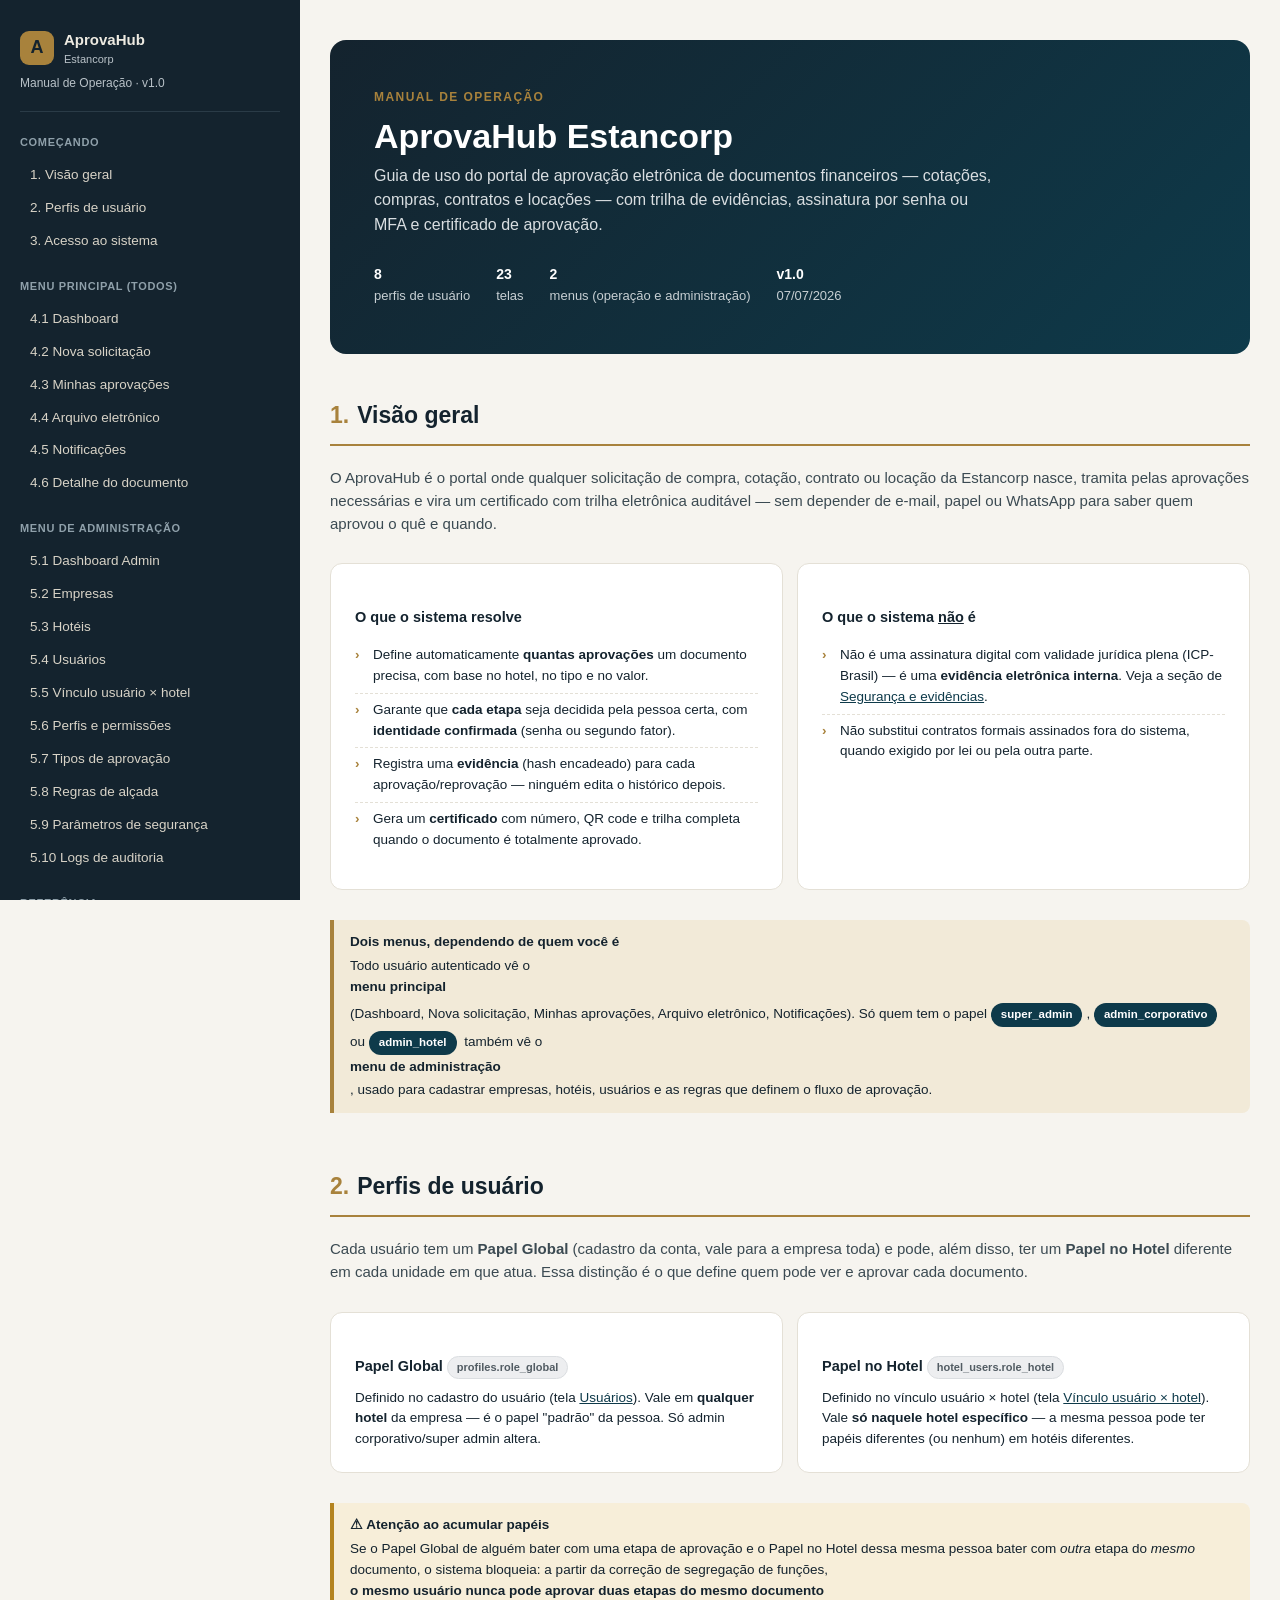
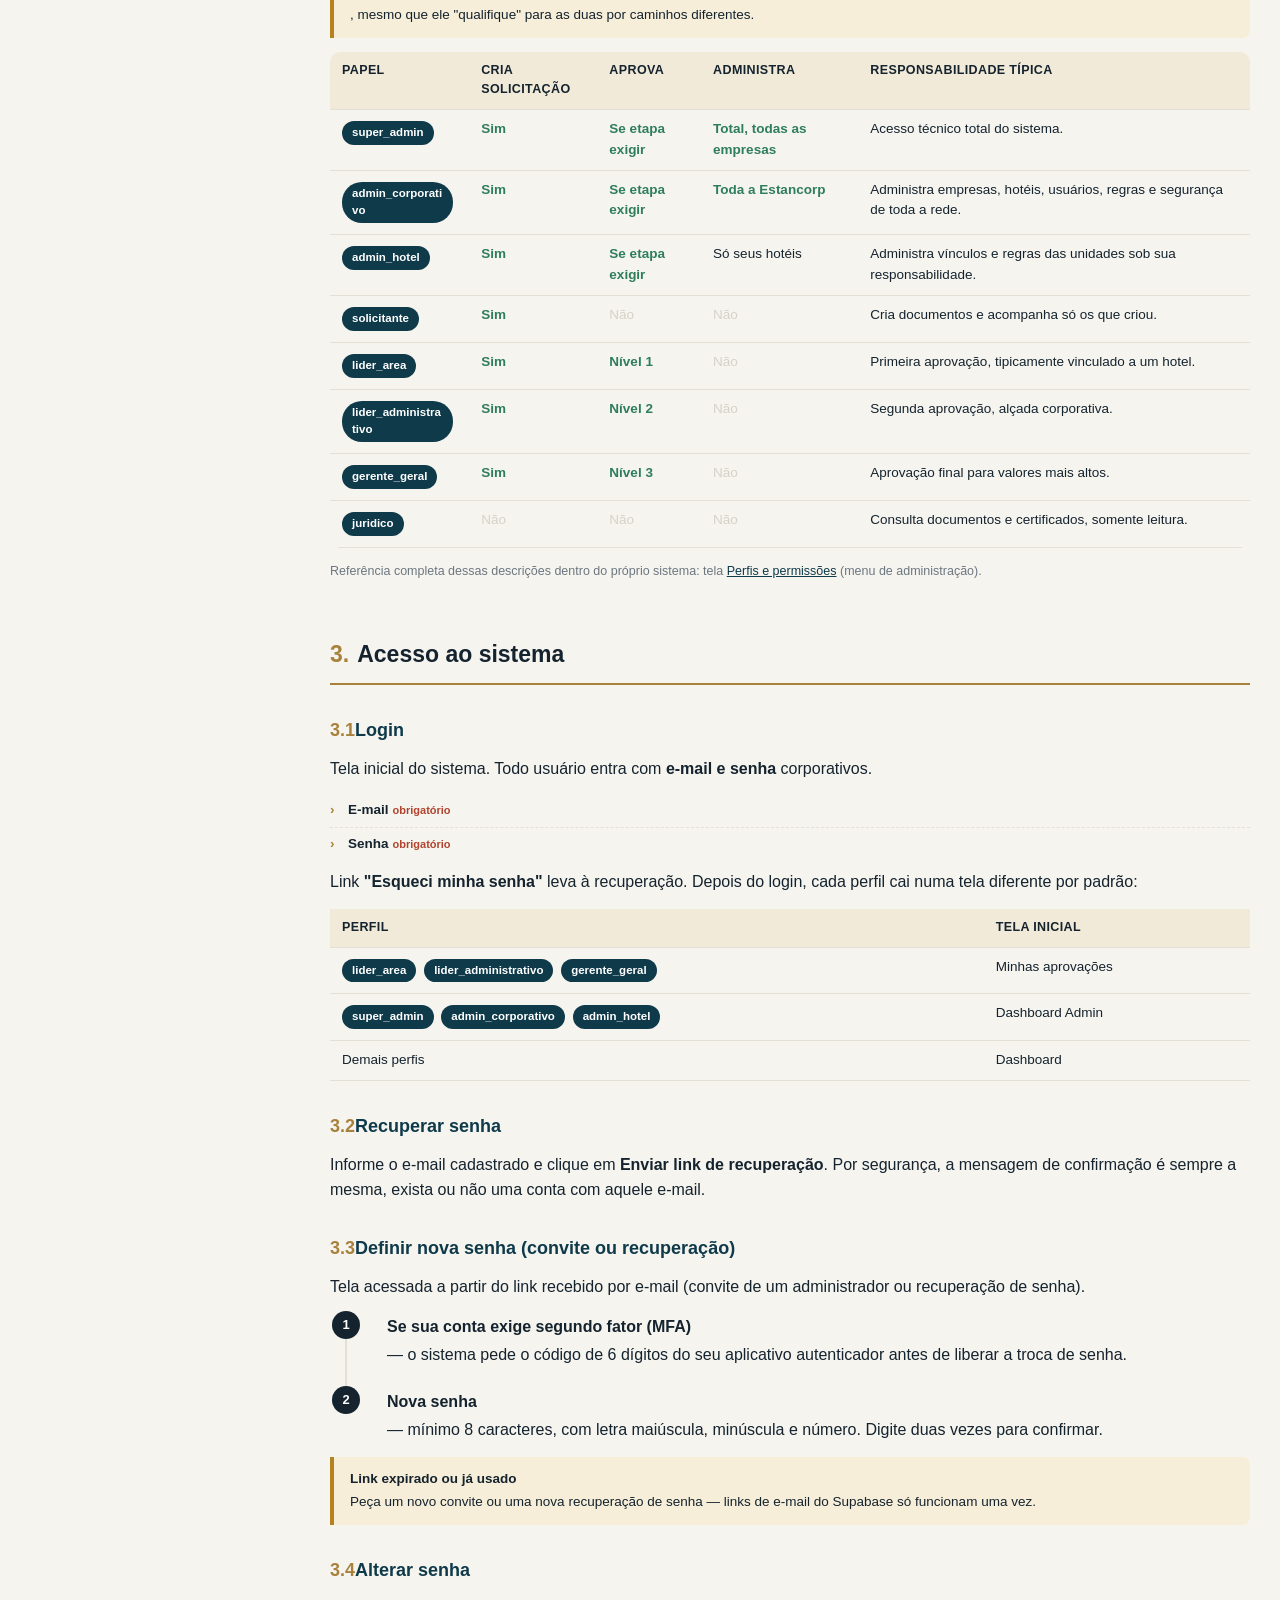
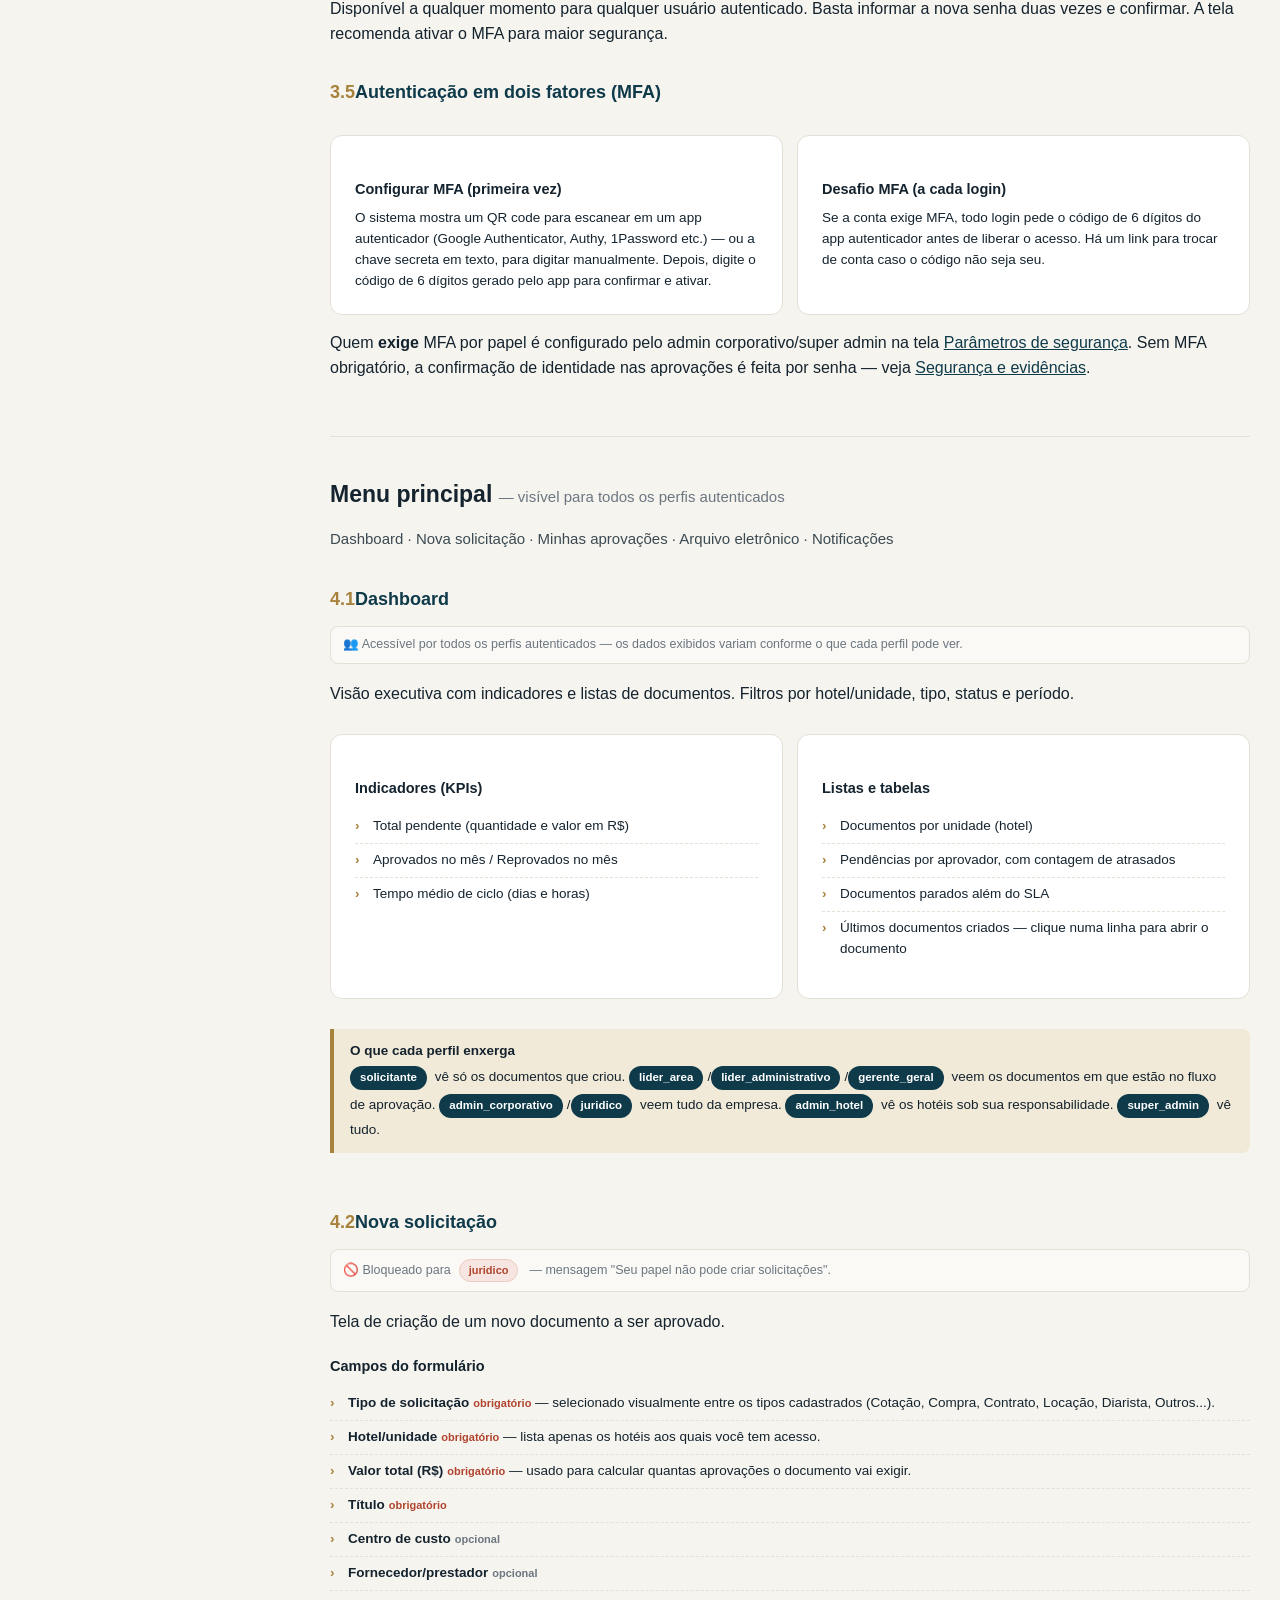
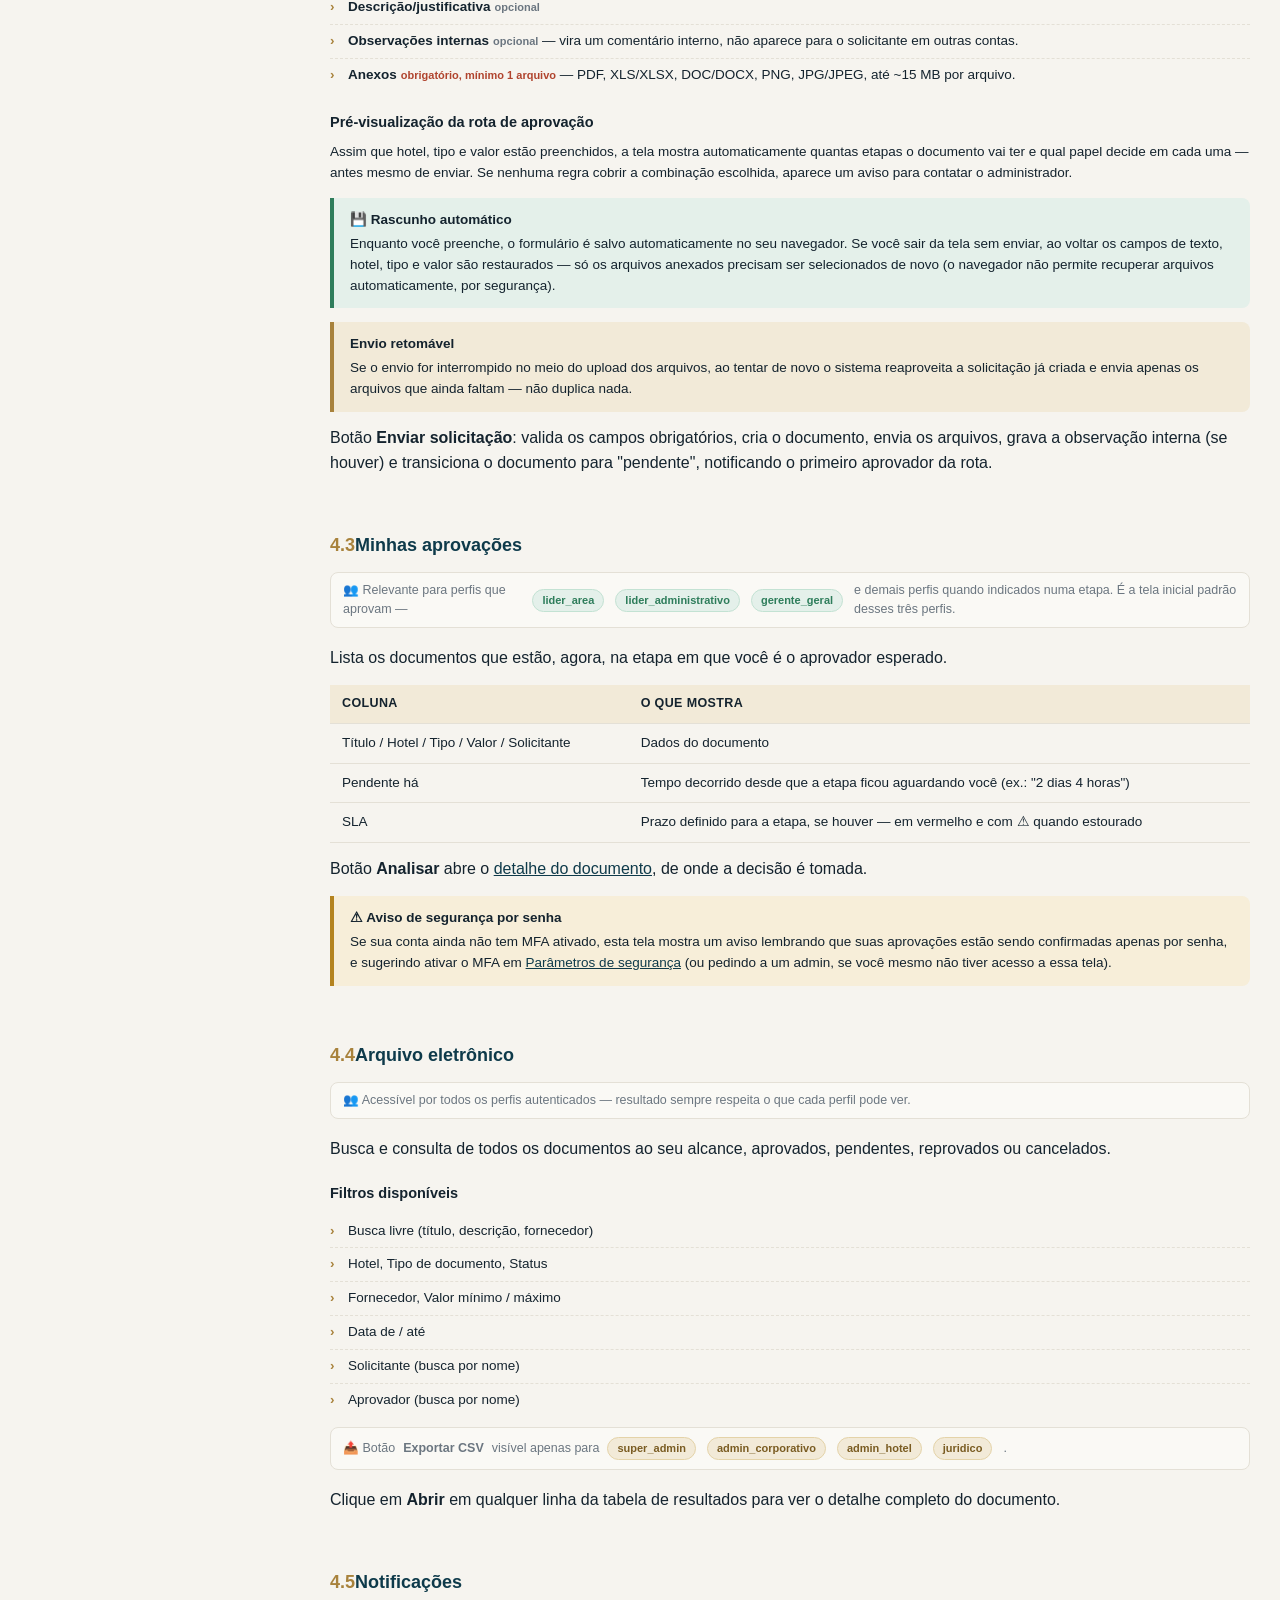
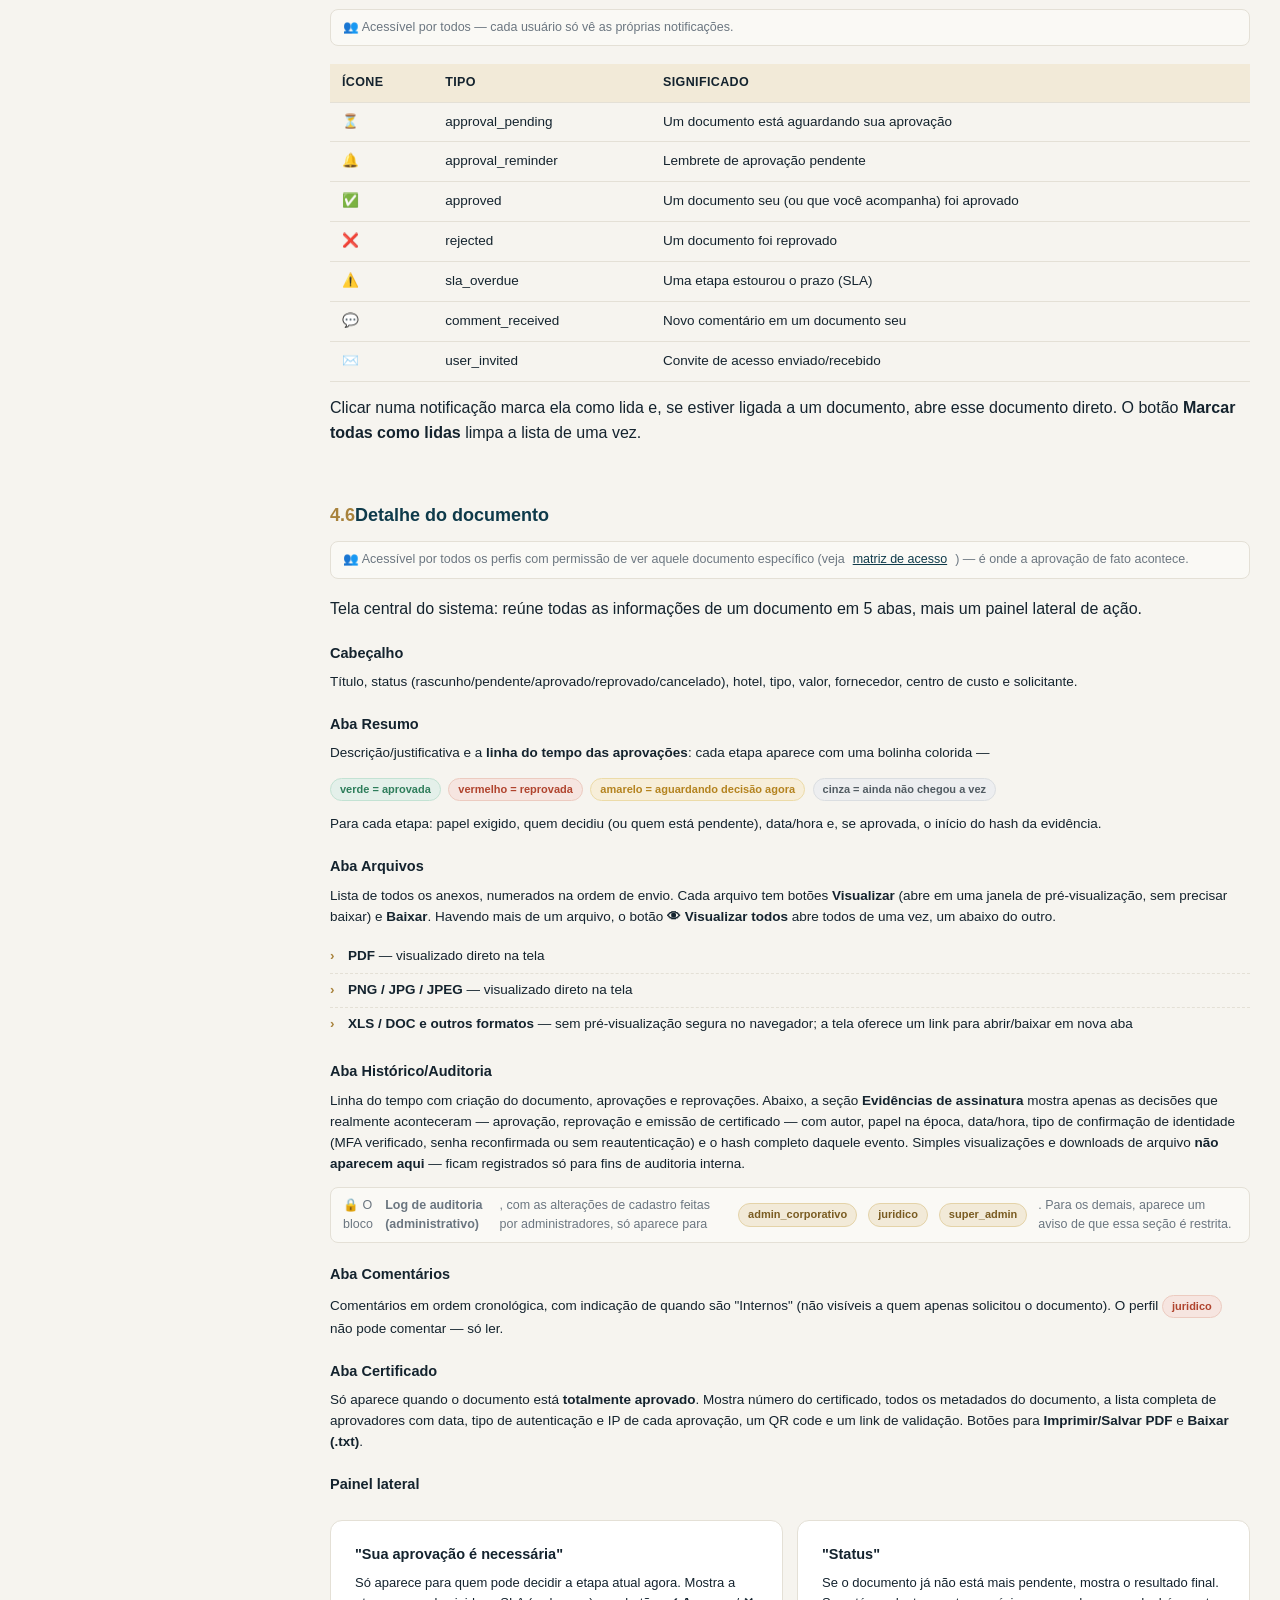
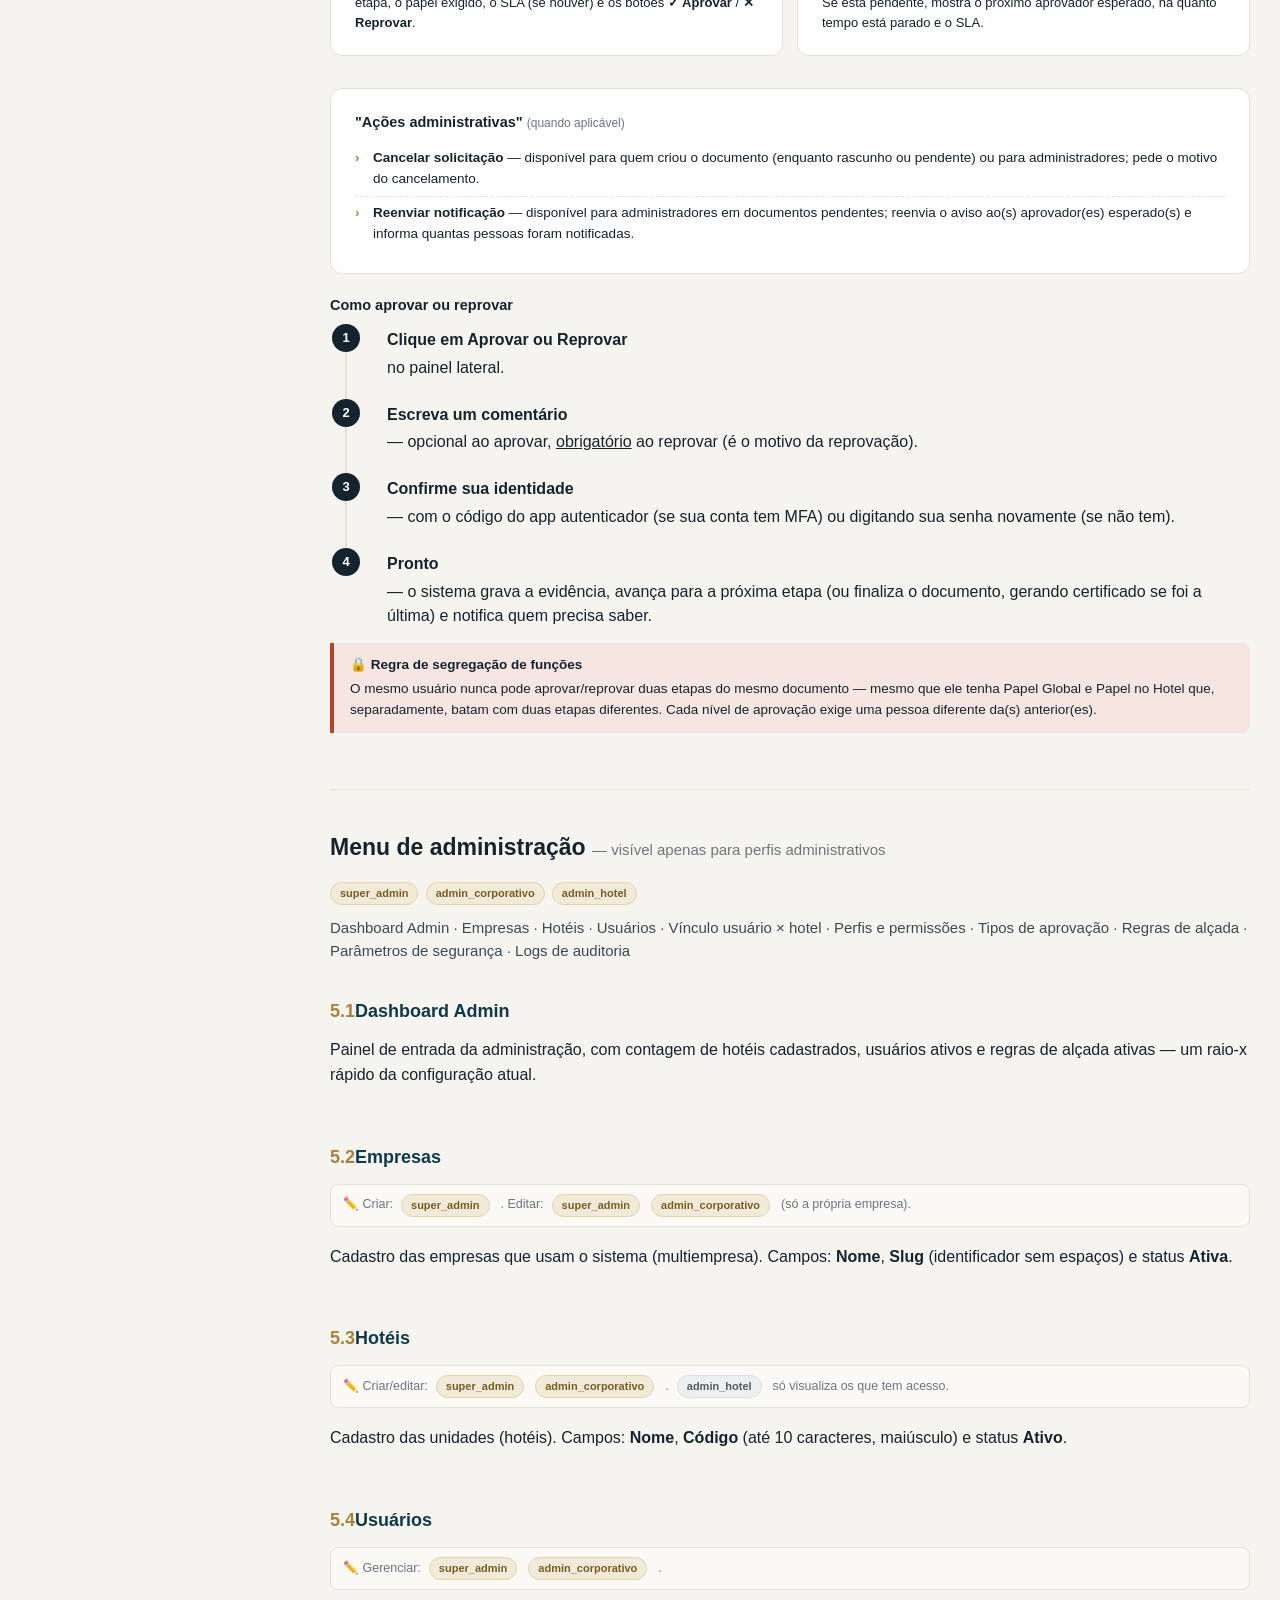
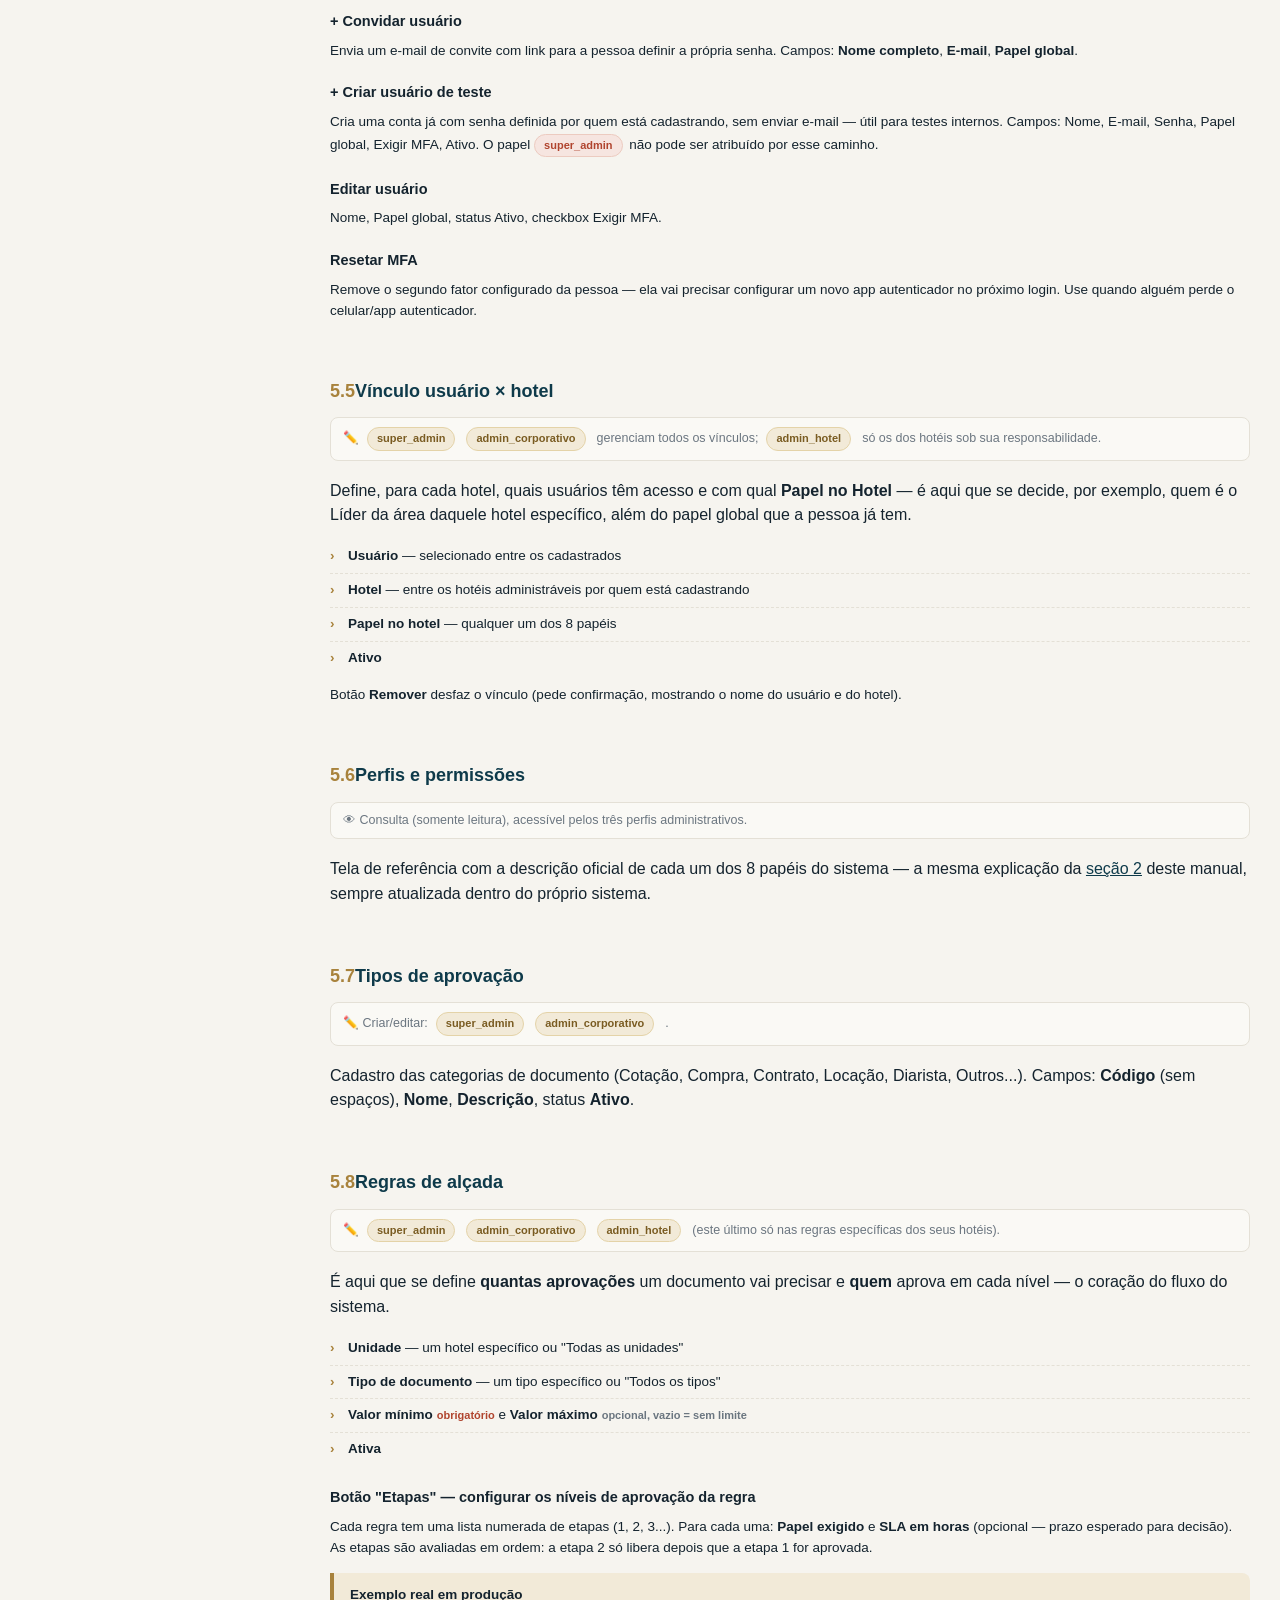
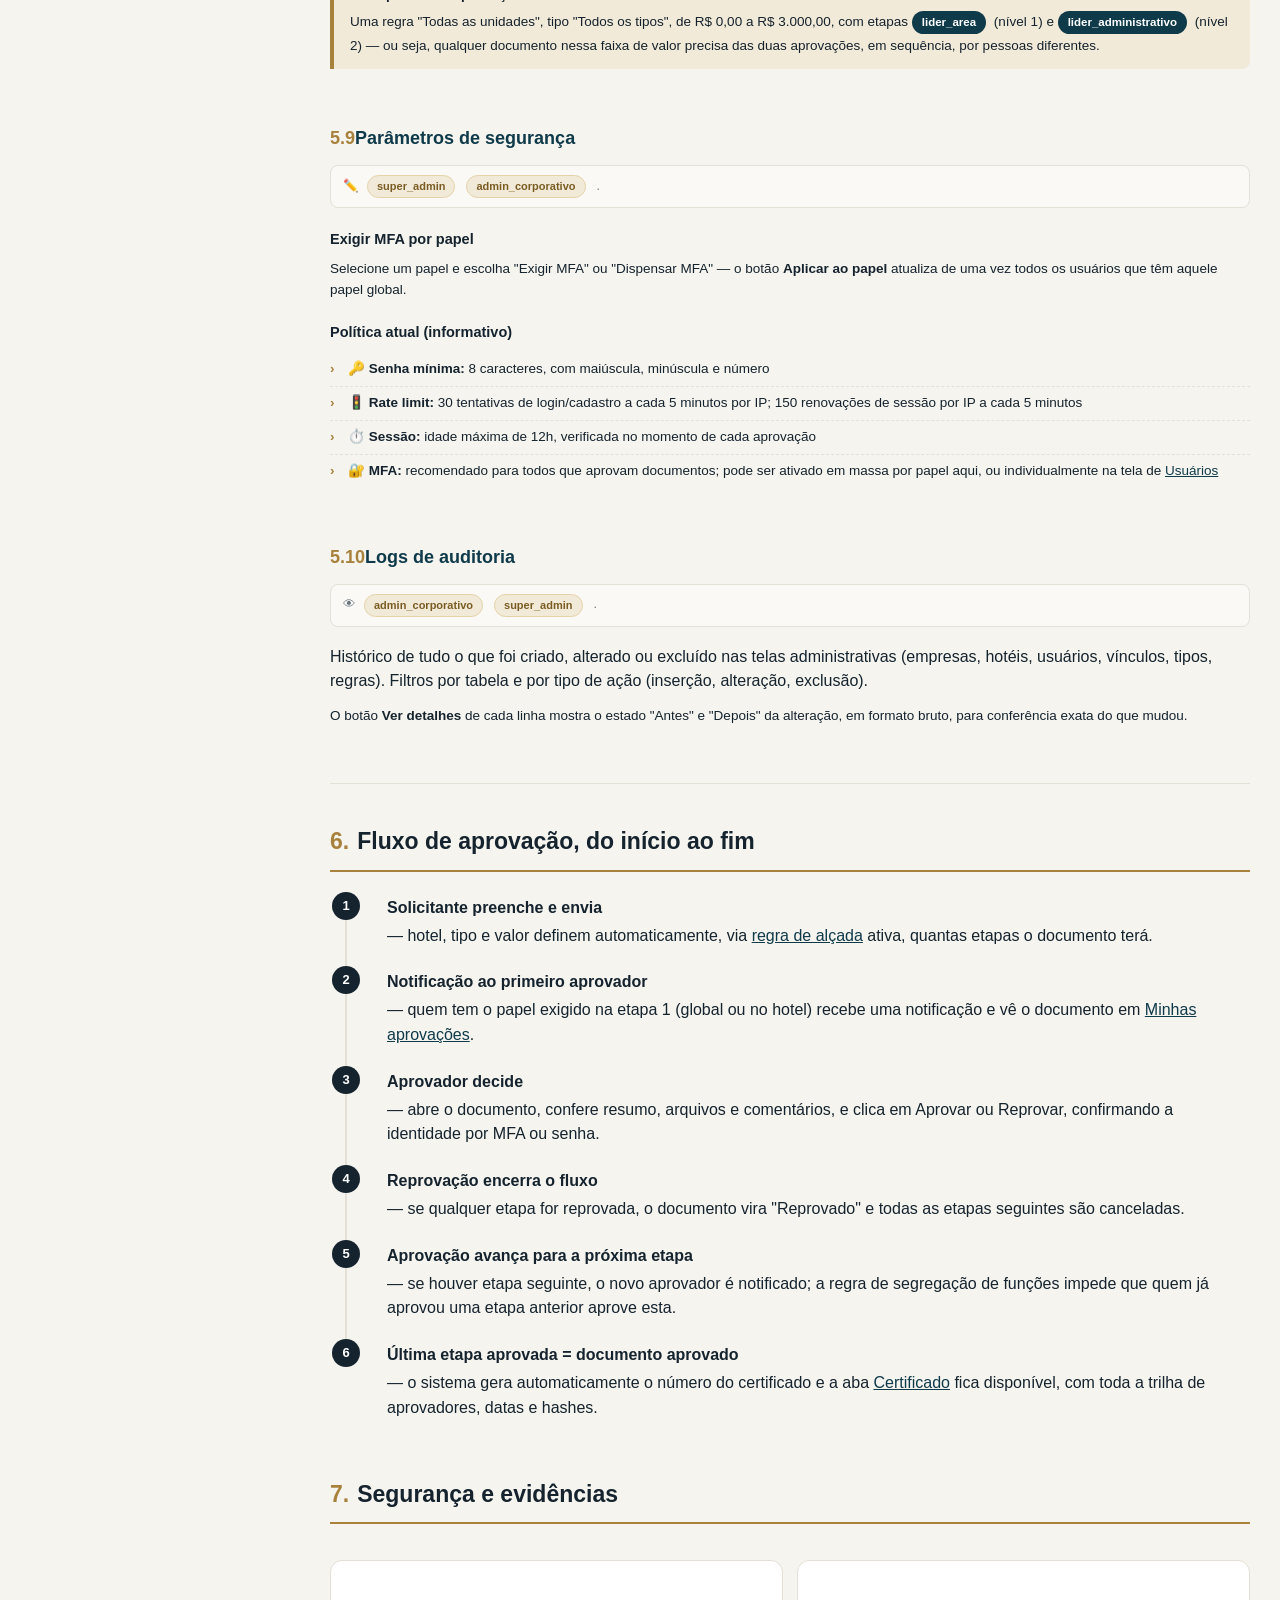
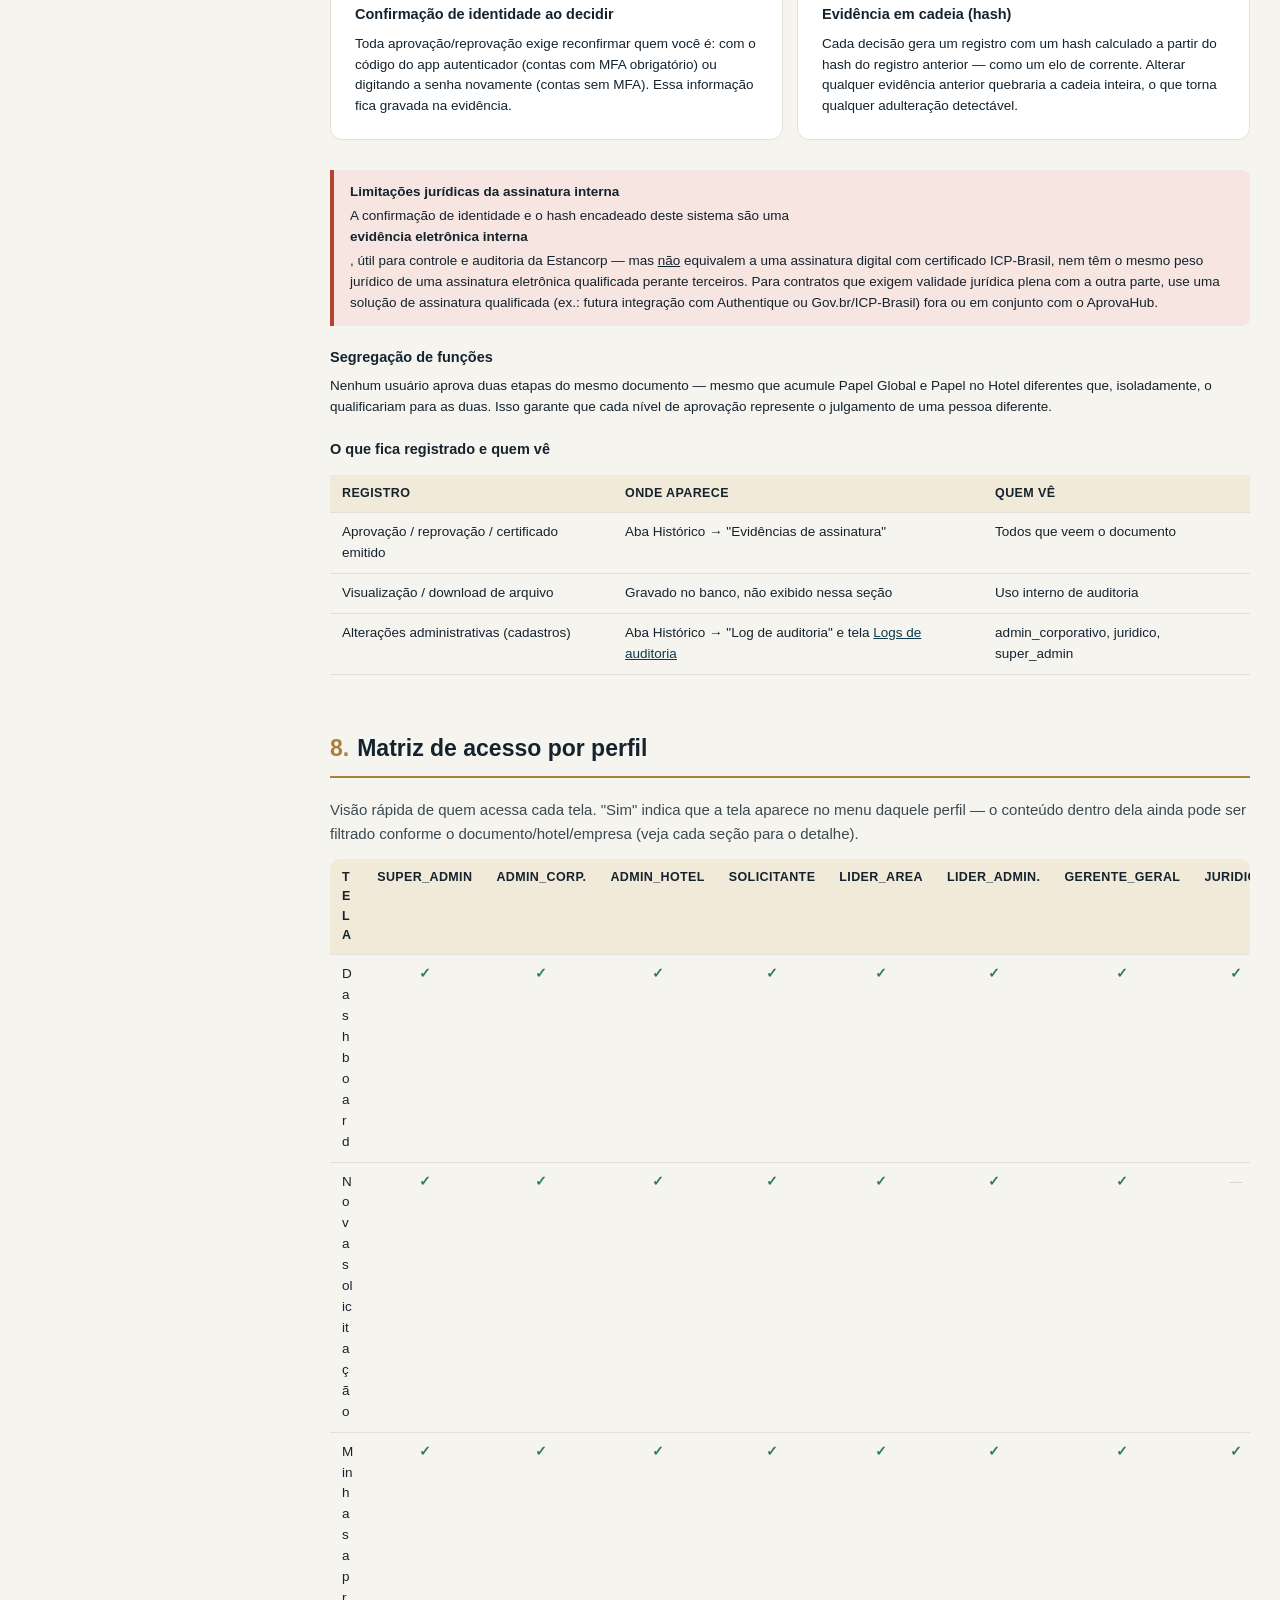
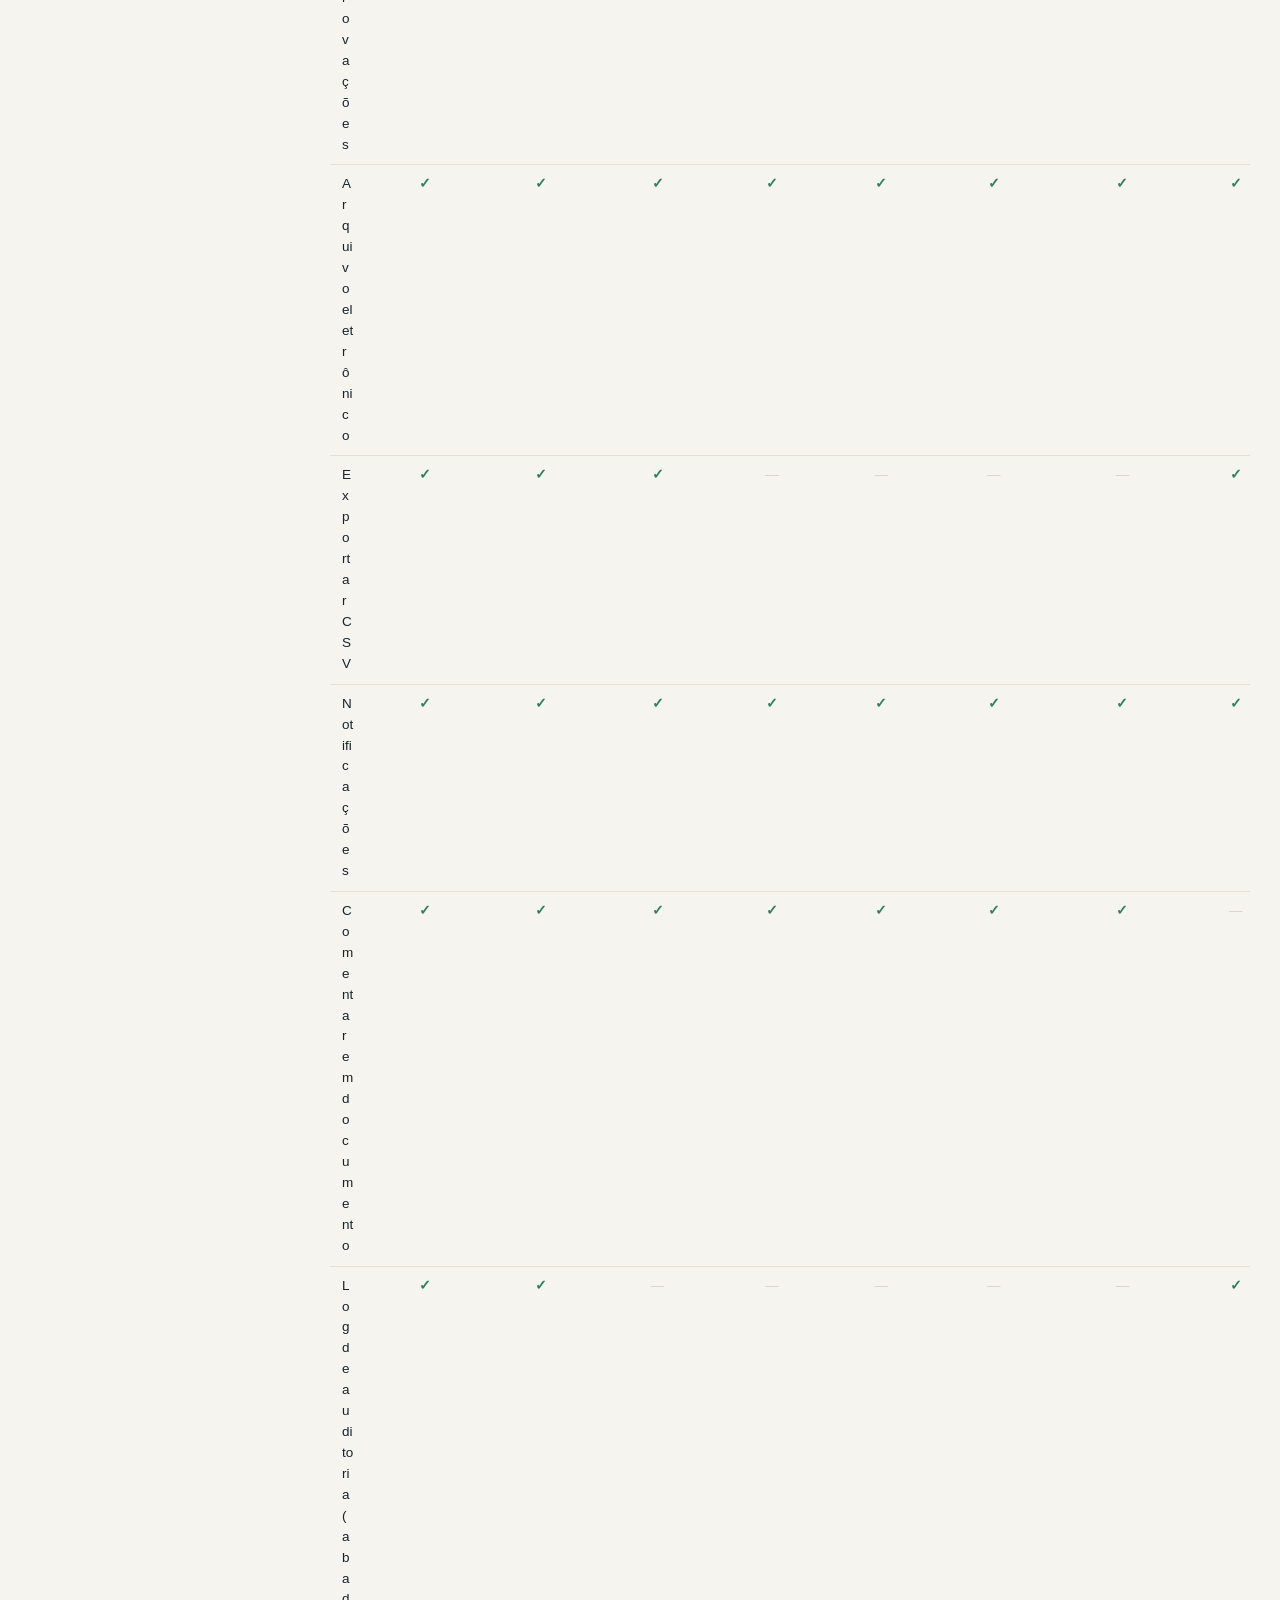
==== commit 8f69dc66: "Remover os papéis Financeiro e Auditor do sistema Confirmado por query direta: nenhuma linha em prof" ====
--- a/MANUAL_OPERACAO.html
+++ b/MANUAL_OPERACAO.html
@@ -243,7 +243,7 @@
     <h1>AprovaHub Estancorp</h1>
     <p>Guia de uso do portal de aprovação eletrônica de documentos financeiros — cotações, compras, contratos e locações — com trilha de evidências, assinatura por senha ou MFA e certificado de aprovação.</p>
     <div class="meta">
-      <div><b>10</b>perfis de usuário</div>
+      <div><b>8</b>perfis de usuário</div>
       <div><b>23</b>telas</div>
       <div><b>2</b>menus (operação e administração)</div>
       <div><b>v1.0</b>07/07/2026</div>
@@ -310,8 +310,6 @@
         <tr><td><span class="pill-role">lider_area</span></td><td class="yes">Sim</td><td class="yes">Nível 1</td><td class="no">Não</td><td>Primeira aprovação, tipicamente vinculado a um hotel.</td></tr>
         <tr><td><span class="pill-role">lider_administrativo</span></td><td class="yes">Sim</td><td class="yes">Nível 2</td><td class="no">Não</td><td>Segunda aprovação, alçada corporativa.</td></tr>
         <tr><td><span class="pill-role">gerente_geral</span></td><td class="yes">Sim</td><td class="yes">Nível 3</td><td class="no">Não</td><td>Aprovação final para valores mais altos.</td></tr>
-        <tr><td><span class="pill-role">financeiro</span></td><td class="no">Não</td><td>Se etapa exigir</td><td class="no">Não</td><td>Consulta, audita e exporta; aprova só se a regra citar esse papel explicitamente.</td></tr>
-        <tr><td><span class="pill-role">auditor</span></td><td class="no">Não</td><td class="no">Não</td><td class="no">Não</td><td>Somente leitura de todos os documentos e evidências da empresa.</td></tr>
         <tr><td><span class="pill-role">juridico</span></td><td class="no">Não</td><td class="no">Não</td><td class="no">Não</td><td>Consulta documentos e certificados, somente leitura.</td></tr>
       </tbody>
     </table>
@@ -396,13 +394,13 @@
     </div>
     <div class="note">
       <b>O que cada perfil enxerga</b>
-      <span class="pill-role">solicitante</span> vê só os documentos que criou. <span class="pill-role">lider_area</span>/<span class="pill-role">lider_administrativo</span>/<span class="pill-role">gerente_geral</span> veem os documentos em que estão no fluxo de aprovação. <span class="pill-role">admin_corporativo</span>/<span class="pill-role">financeiro</span>/<span class="pill-role">auditor</span>/<span class="pill-role">juridico</span> veem tudo da empresa. <span class="pill-role">admin_hotel</span> vê os hotéis sob sua responsabilidade. <span class="pill-role">super_admin</span> vê tudo.
+      <span class="pill-role">solicitante</span> vê só os documentos que criou. <span class="pill-role">lider_area</span>/<span class="pill-role">lider_administrativo</span>/<span class="pill-role">gerente_geral</span> veem os documentos em que estão no fluxo de aprovação. <span class="pill-role">admin_corporativo</span>/<span class="pill-role">juridico</span> veem tudo da empresa. <span class="pill-role">admin_hotel</span> vê os hotéis sob sua responsabilidade. <span class="pill-role">super_admin</span> vê tudo.
     </div>
   </section>
 
   <section id="nova-solicitacao">
     <h3><span class="num">4.2</span>Nova solicitação</h3>
-    <div class="tag-access">🚫 Bloqueado para <span class="badge b-block">auditor</span> <span class="badge b-block">juridico</span> <span class="badge b-block">financeiro</span> — mensagem "Seu papel não pode criar solicitações".</div>
+    <div class="tag-access">🚫 Bloqueado para <span class="badge b-block">juridico</span> — mensagem "Seu papel não pode criar solicitações".</div>
     <p>Tela de criação de um novo documento a ser aprovado.</p>
 
     <h4>Campos do formulário</h4>
@@ -464,7 +462,7 @@
       <li>Aprovador (busca por nome)</li>
     </ul>
 
-    <div class="tag-access">📤 Botão <b>Exportar CSV</b> visível apenas para <span class="badge b-admin">super_admin</span> <span class="badge b-admin">admin_corporativo</span> <span class="badge b-admin">admin_hotel</span> <span class="badge b-admin">financeiro</span> <span class="badge b-admin">auditor</span> <span class="badge b-admin">juridico</span>.</div>
+    <div class="tag-access">📤 Botão <b>Exportar CSV</b> visível apenas para <span class="badge b-admin">super_admin</span> <span class="badge b-admin">admin_corporativo</span> <span class="badge b-admin">admin_hotel</span> <span class="badge b-admin">juridico</span>.</div>
 
     <p>Clique em <b>Abrir</b> em qualquer linha da tabela de resultados para ver o detalhe completo do documento.</p>
   </section>
@@ -515,10 +513,10 @@
 
     <h4>Aba Histórico/Auditoria</h4>
     <p style="font-size:13.5px">Linha do tempo com criação do documento, aprovações e reprovações. Abaixo, a seção <b>Evidências de assinatura</b> mostra apenas as decisões que realmente aconteceram — aprovação, reprovação e emissão de certificado — com autor, papel na época, data/hora, tipo de confirmação de identidade (MFA verificado, senha reconfirmada ou sem reautenticação) e o hash completo daquele evento. Simples visualizações e downloads de arquivo <b>não aparecem aqui</b> — ficam registrados só para fins de auditoria interna.</p>
-    <div class="tag-access">🔒 O bloco <b>Log de auditoria (administrativo)</b>, com as alterações de cadastro feitas por administradores, só aparece para <span class="badge b-admin">admin_corporativo</span> <span class="badge b-admin">financeiro</span> <span class="badge b-admin">auditor</span> <span class="badge b-admin">juridico</span> <span class="badge b-admin">super_admin</span>. Para os demais, aparece um aviso de que essa seção é restrita.</div>
+    <div class="tag-access">🔒 O bloco <b>Log de auditoria (administrativo)</b>, com as alterações de cadastro feitas por administradores, só aparece para <span class="badge b-admin">admin_corporativo</span> <span class="badge b-admin">juridico</span> <span class="badge b-admin">super_admin</span>. Para os demais, aparece um aviso de que essa seção é restrita.</div>
 
     <h4>Aba Comentários</h4>
-    <p style="font-size:13.5px">Comentários em ordem cronológica, com indicação de quando são "Internos" (não visíveis a quem apenas solicitou o documento). Perfis <span class="badge b-block">auditor</span> e <span class="badge b-block">juridico</span> não podem comentar — só ler.</p>
+    <p style="font-size:13.5px">Comentários em ordem cronológica, com indicação de quando são "Internos" (não visíveis a quem apenas solicitou o documento). O perfil <span class="badge b-block">juridico</span> não pode comentar — só ler.</p>
 
     <h4>Aba Certificado</h4>
     <p style="font-size:13.5px">Só aparece quando o documento está <b>totalmente aprovado</b>. Mostra número do certificado, todos os metadados do documento, a lista completa de aprovadores com data, tipo de autenticação e IP de cada aprovação, um QR code e um link de validação. Botões para <b>Imprimir/Salvar PDF</b> e <b>Baixar (.txt)</b>.</p>
@@ -606,7 +604,7 @@
     <ul class="fieldlist">
       <li><b>Usuário</b> — selecionado entre os cadastrados</li>
       <li><b>Hotel</b> — entre os hotéis administráveis por quem está cadastrando</li>
-      <li><b>Papel no hotel</b> — qualquer um dos 10 papéis</li>
+      <li><b>Papel no hotel</b> — qualquer um dos 8 papéis</li>
       <li><b>Ativo</b></li>
     </ul>
     <p style="font-size:13.5px">Botão <b>Remover</b> desfaz o vínculo (pede confirmação, mostrando o nome do usuário e do hotel).</p>
@@ -615,7 +613,7 @@
   <section id="admin-roles">
     <h3><span class="num">5.6</span>Perfis e permissões</h3>
     <div class="tag-access">👁 Consulta (somente leitura), acessível pelos três perfis administrativos.</div>
-    <p>Tela de referência com a descrição oficial de cada um dos 10 papéis do sistema — a mesma explicação da <a href="#perfis">seção 2</a> deste manual, sempre atualizada dentro do próprio sistema.</p>
+    <p>Tela de referência com a descrição oficial de cada um dos 8 papéis do sistema — a mesma explicação da <a href="#perfis">seção 2</a> deste manual, sempre atualizada dentro do próprio sistema.</p>
   </section>
 
   <section id="admin-types">
@@ -707,7 +705,7 @@
       <tbody>
         <tr><td>Aprovação / reprovação / certificado emitido</td><td>Aba Histórico → "Evidências de assinatura"</td><td>Todos que veem o documento</td></tr>
         <tr><td>Visualização / download de arquivo</td><td>Gravado no banco, não exibido nessa seção</td><td>Uso interno de auditoria</td></tr>
-        <tr><td>Alterações administrativas (cadastros)</td><td>Aba Histórico → "Log de auditoria" e tela <a href="#admin-audit">Logs de auditoria</a></td><td>admin_corporativo, financeiro, auditor, juridico, super_admin</td></tr>
+        <tr><td>Alterações administrativas (cadastros)</td><td>Aba Histórico → "Log de auditoria" e tela <a href="#admin-audit">Logs de auditoria</a></td><td>admin_corporativo, juridico, super_admin</td></tr>
       </tbody>
     </table>
   </section>
@@ -722,29 +720,29 @@
           <th>Tela</th>
           <th>super_admin</th><th>admin_corp.</th><th>admin_hotel</th>
           <th>solicitante</th><th>lider_area</th><th>lider_admin.</th>
-          <th>gerente_geral</th><th>financeiro</th><th>auditor</th><th>juridico</th>
+          <th>gerente_geral</th><th>juridico</th>
         </tr>
       </thead>
       <tbody>
-        <tr><td>Dashboard</td><td class="yes">✓</td><td class="yes">✓</td><td class="yes">✓</td><td class="yes">✓</td><td class="yes">✓</td><td class="yes">✓</td><td class="yes">✓</td><td class="yes">✓</td><td class="yes">✓</td><td class="yes">✓</td></tr>
-        <tr><td>Nova solicitação</td><td class="yes">✓</td><td class="yes">✓</td><td class="yes">✓</td><td class="yes">✓</td><td class="yes">✓</td><td class="yes">✓</td><td class="yes">✓</td><td class="no">—</td><td class="no">—</td><td class="no">—</td></tr>
-        <tr><td>Minhas aprovações</td><td class="yes">✓</td><td class="yes">✓</td><td class="yes">✓</td><td class="yes">✓</td><td class="yes">✓</td><td class="yes">✓</td><td class="yes">✓</td><td class="yes">✓</td><td class="yes">✓</td><td class="yes">✓</td></tr>
-        <tr><td>Arquivo eletrônico</td><td class="yes">✓</td><td class="yes">✓</td><td class="yes">✓</td><td class="yes">✓</td><td class="yes">✓</td><td class="yes">✓</td><td class="yes">✓</td><td class="yes">✓</td><td class="yes">✓</td><td class="yes">✓</td></tr>
-        <tr><td>Exportar CSV</td><td class="yes">✓</td><td class="yes">✓</td><td class="yes">✓</td><td class="no">—</td><td class="no">—</td><td class="no">—</td><td class="no">—</td><td class="yes">✓</td><td class="yes">✓</td><td class="yes">✓</td></tr>
-        <tr><td>Notificações</td><td class="yes">✓</td><td class="yes">✓</td><td class="yes">✓</td><td class="yes">✓</td><td class="yes">✓</td><td class="yes">✓</td><td class="yes">✓</td><td class="yes">✓</td><td class="yes">✓</td><td class="yes">✓</td></tr>
-        <tr><td>Comentar em documento</td><td class="yes">✓</td><td class="yes">✓</td><td class="yes">✓</td><td class="yes">✓</td><td class="yes">✓</td><td class="yes">✓</td><td class="yes">✓</td><td class="yes">✓</td><td class="no">—</td><td class="no">—</td></tr>
-        <tr><td>Log de auditoria (aba do documento)</td><td class="yes">✓</td><td class="yes">✓</td><td class="no">—</td><td class="no">—</td><td class="no">—</td><td class="no">—</td><td class="no">—</td><td class="yes">✓</td><td class="yes">✓</td><td class="yes">✓</td></tr>
-        <tr><td colspan="11" style="background:var(--brass-soft);font-weight:700;color:#7A5C22">Menu de administração</td></tr>
-        <tr><td>Dashboard Admin</td><td class="yes">✓</td><td class="yes">✓</td><td class="yes">✓</td><td class="no">—</td><td class="no">—</td><td class="no">—</td><td class="no">—</td><td class="no">—</td><td class="no">—</td><td class="no">—</td></tr>
-        <tr><td>Empresas</td><td class="yes">✓ cria</td><td class="yes">edita</td><td class="no">—</td><td class="no">—</td><td class="no">—</td><td class="no">—</td><td class="no">—</td><td class="no">—</td><td class="no">—</td><td class="no">—</td></tr>
-        <tr><td>Hotéis</td><td class="yes">✓ cria</td><td class="yes">cria</td><td class="yes">vê</td><td class="no">—</td><td class="no">—</td><td class="no">—</td><td class="no">—</td><td class="no">—</td><td class="no">—</td><td class="no">—</td></tr>
-        <tr><td>Usuários</td><td class="yes">✓</td><td class="yes">✓</td><td class="no">—</td><td class="no">—</td><td class="no">—</td><td class="no">—</td><td class="no">—</td><td class="no">—</td><td class="no">—</td><td class="no">—</td></tr>
-        <tr><td>Vínculo usuário × hotel</td><td class="yes">✓</td><td class="yes">✓</td><td class="yes">seus hotéis</td><td class="no">—</td><td class="no">—</td><td class="no">—</td><td class="no">—</td><td class="no">—</td><td class="no">—</td><td class="no">—</td></tr>
-        <tr><td>Perfis e permissões</td><td class="yes">✓</td><td class="yes">✓</td><td class="yes">✓</td><td class="no">—</td><td class="no">—</td><td class="no">—</td><td class="no">—</td><td class="no">—</td><td class="no">—</td><td class="no">—</td></tr>
-        <tr><td>Tipos de aprovação</td><td class="yes">✓</td><td class="yes">✓</td><td class="no">—</td><td class="no">—</td><td class="no">—</td><td class="no">—</td><td class="no">—</td><td class="no">—</td><td class="no">—</td><td class="no">—</td></tr>
-        <tr><td>Regras de alçada</td><td class="yes">✓</td><td class="yes">✓</td><td class="yes">seus hotéis</td><td class="no">—</td><td class="no">—</td><td class="no">—</td><td class="no">—</td><td class="no">—</td><td class="no">—</td><td class="no">—</td></tr>
-        <tr><td>Parâmetros de segurança</td><td class="yes">✓</td><td class="yes">✓</td><td class="no">—</td><td class="no">—</td><td class="no">—</td><td class="no">—</td><td class="no">—</td><td class="no">—</td><td class="no">—</td><td class="no">—</td></tr>
-        <tr><td>Logs de auditoria (admin)</td><td class="yes">✓</td><td class="yes">✓</td><td class="no">—</td><td class="no">—</td><td class="no">—</td><td class="no">—</td><td class="no">—</td><td class="no">—</td><td class="no">—</td><td class="no">—</td></tr>
+        <tr><td>Dashboard</td><td class="yes">✓</td><td class="yes">✓</td><td class="yes">✓</td><td class="yes">✓</td><td class="yes">✓</td><td class="yes">✓</td><td class="yes">✓</td><td class="yes">✓</td></tr>
+        <tr><td>Nova solicitação</td><td class="yes">✓</td><td class="yes">✓</td><td class="yes">✓</td><td class="yes">✓</td><td class="yes">✓</td><td class="yes">✓</td><td class="yes">✓</td><td class="no">—</td></tr>
+        <tr><td>Minhas aprovações</td><td class="yes">✓</td><td class="yes">✓</td><td class="yes">✓</td><td class="yes">✓</td><td class="yes">✓</td><td class="yes">✓</td><td class="yes">✓</td><td class="yes">✓</td></tr>
+        <tr><td>Arquivo eletrônico</td><td class="yes">✓</td><td class="yes">✓</td><td class="yes">✓</td><td class="yes">✓</td><td class="yes">✓</td><td class="yes">✓</td><td class="yes">✓</td><td class="yes">✓</td></tr>
+        <tr><td>Exportar CSV</td><td class="yes">✓</td><td class="yes">✓</td><td class="yes">✓</td><td class="no">—</td><td class="no">—</td><td class="no">—</td><td class="no">—</td><td class="yes">✓</td></tr>
+        <tr><td>Notificações</td><td class="yes">✓</td><td class="yes">✓</td><td class="yes">✓</td><td class="yes">✓</td><td class="yes">✓</td><td class="yes">✓</td><td class="yes">✓</td><td class="yes">✓</td></tr>
+        <tr><td>Comentar em documento</td><td class="yes">✓</td><td class="yes">✓</td><td class="yes">✓</td><td class="yes">✓</td><td class="yes">✓</td><td class="yes">✓</td><td class="yes">✓</td><td class="no">—</td></tr>
+        <tr><td>Log de auditoria (aba do documento)</td><td class="yes">✓</td><td class="yes">✓</td><td class="no">—</td><td class="no">—</td><td class="no">—</td><td class="no">—</td><td class="no">—</td><td class="yes">✓</td></tr>
+        <tr><td colspan="9" style="background:var(--brass-soft);font-weight:700;color:#7A5C22">Menu de administração</td></tr>
+        <tr><td>Dashboard Admin</td><td class="yes">✓</td><td class="yes">✓</td><td class="yes">✓</td><td class="no">—</td><td class="no">—</td><td class="no">—</td><td class="no">—</td><td class="no">—</td></tr>
+        <tr><td>Empresas</td><td class="yes">✓ cria</td><td class="yes">edita</td><td class="no">—</td><td class="no">—</td><td class="no">—</td><td class="no">—</td><td class="no">—</td><td class="no">—</td></tr>
+        <tr><td>Hotéis</td><td class="yes">✓ cria</td><td class="yes">cria</td><td class="yes">vê</td><td class="no">—</td><td class="no">—</td><td class="no">—</td><td class="no">—</td><td class="no">—</td></tr>
+        <tr><td>Usuários</td><td class="yes">✓</td><td class="yes">✓</td><td class="no">—</td><td class="no">—</td><td class="no">—</td><td class="no">—</td><td class="no">—</td><td class="no">—</td></tr>
+        <tr><td>Vínculo usuário × hotel</td><td class="yes">✓</td><td class="yes">✓</td><td class="yes">seus hotéis</td><td class="no">—</td><td class="no">—</td><td class="no">—</td><td class="no">—</td><td class="no">—</td></tr>
+        <tr><td>Perfis e permissões</td><td class="yes">✓</td><td class="yes">✓</td><td class="yes">✓</td><td class="no">—</td><td class="no">—</td><td class="no">—</td><td class="no">—</td><td class="no">—</td></tr>
+        <tr><td>Tipos de aprovação</td><td class="yes">✓</td><td class="yes">✓</td><td class="no">—</td><td class="no">—</td><td class="no">—</td><td class="no">—</td><td class="no">—</td><td class="no">—</td></tr>
+        <tr><td>Regras de alçada</td><td class="yes">✓</td><td class="yes">✓</td><td class="yes">seus hotéis</td><td class="no">—</td><td class="no">—</td><td class="no">—</td><td class="no">—</td><td class="no">—</td></tr>
+        <tr><td>Parâmetros de segurança</td><td class="yes">✓</td><td class="yes">✓</td><td class="no">—</td><td class="no">—</td><td class="no">—</td><td class="no">—</td><td class="no">—</td><td class="no">—</td></tr>
+        <tr><td>Logs de auditoria (admin)</td><td class="yes">✓</td><td class="yes">✓</td><td class="no">—</td><td class="no">—</td><td class="no">—</td><td class="no">—</td><td class="no">—</td><td class="no">—</td></tr>
       </tbody>
     </table>
     </div>
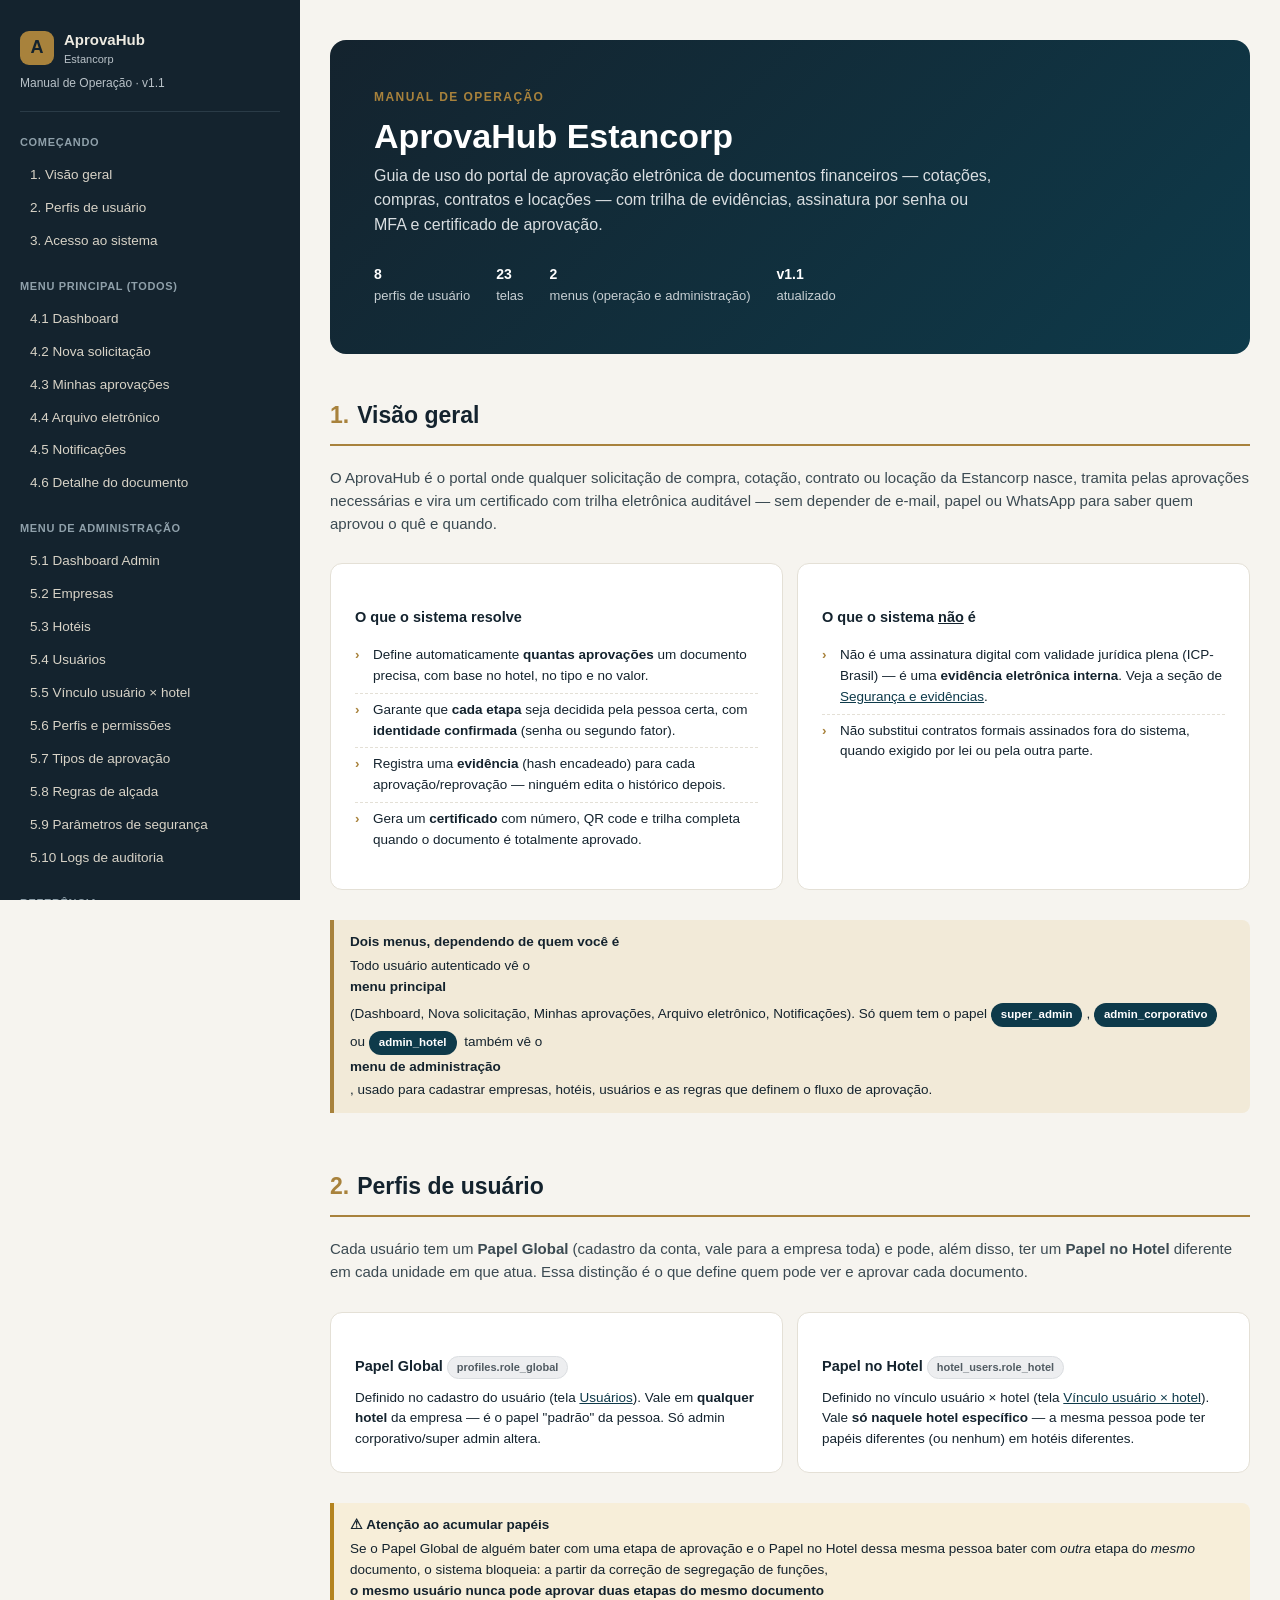
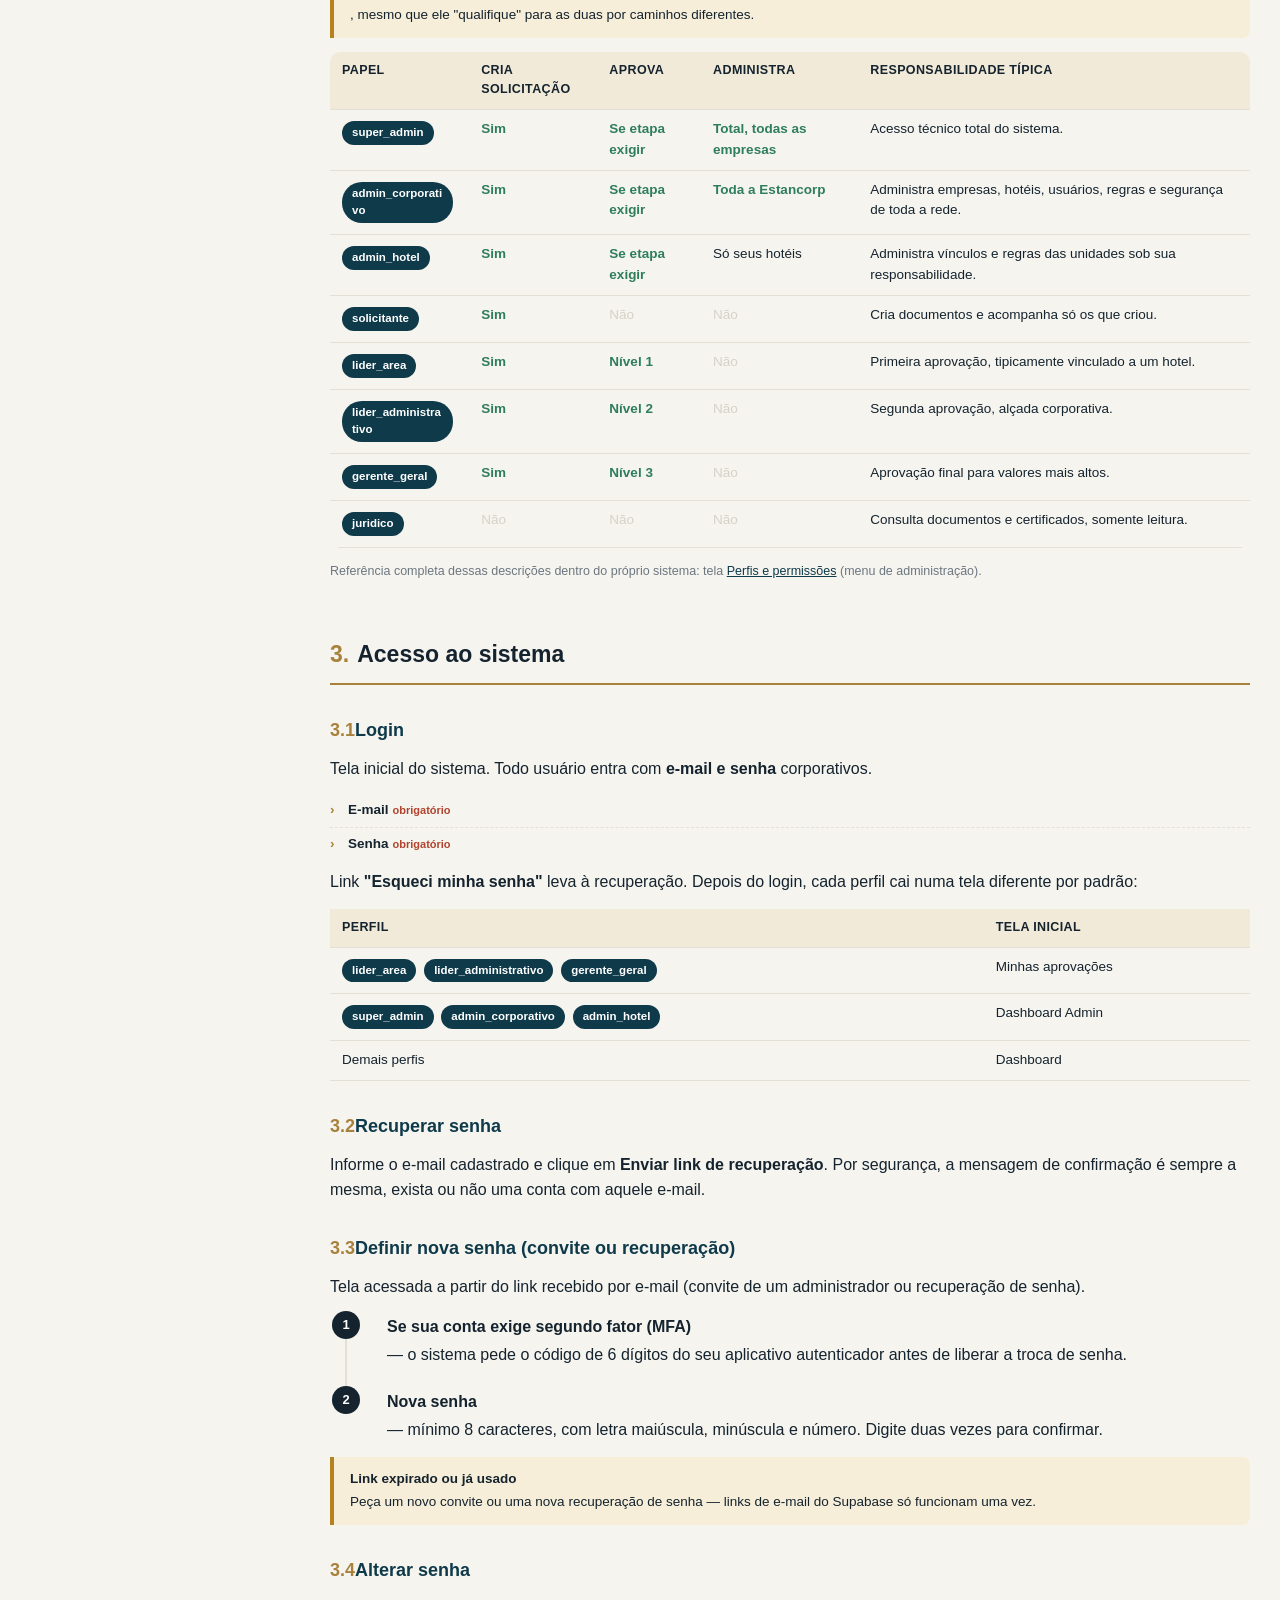
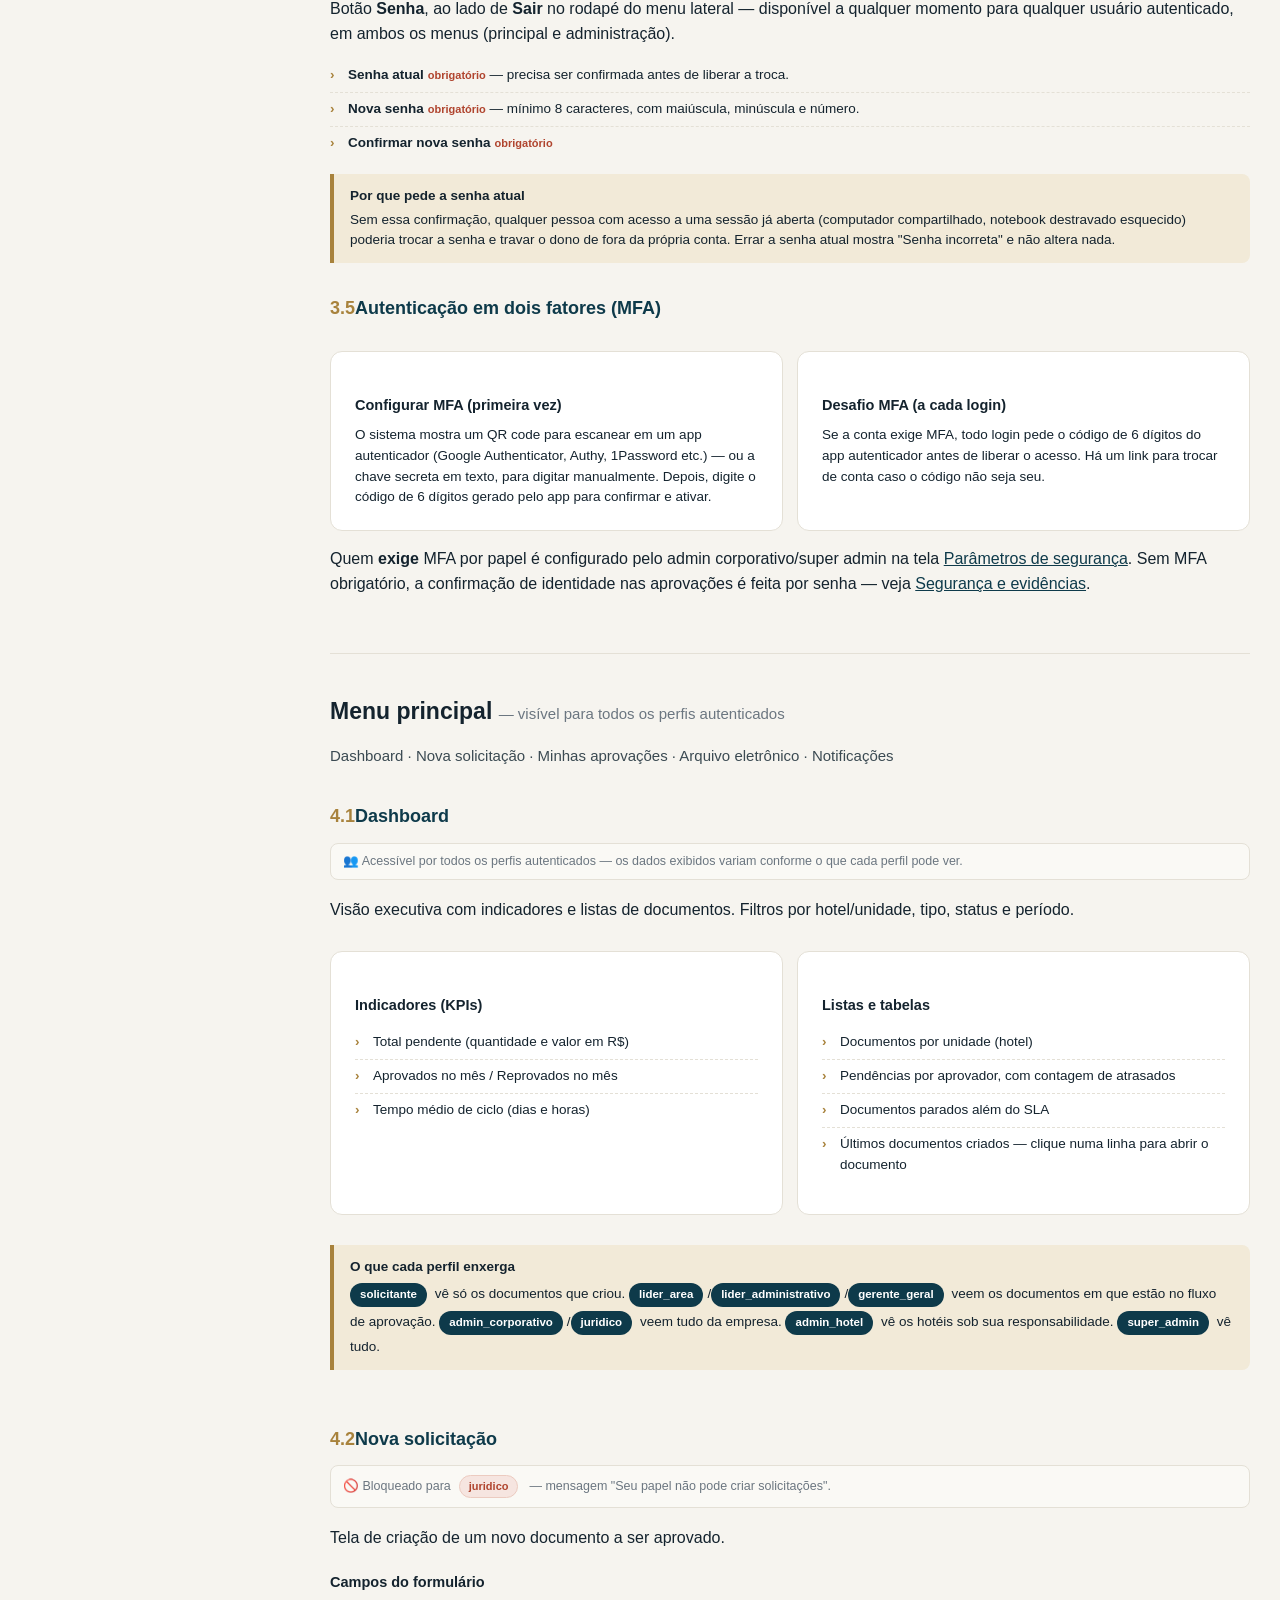
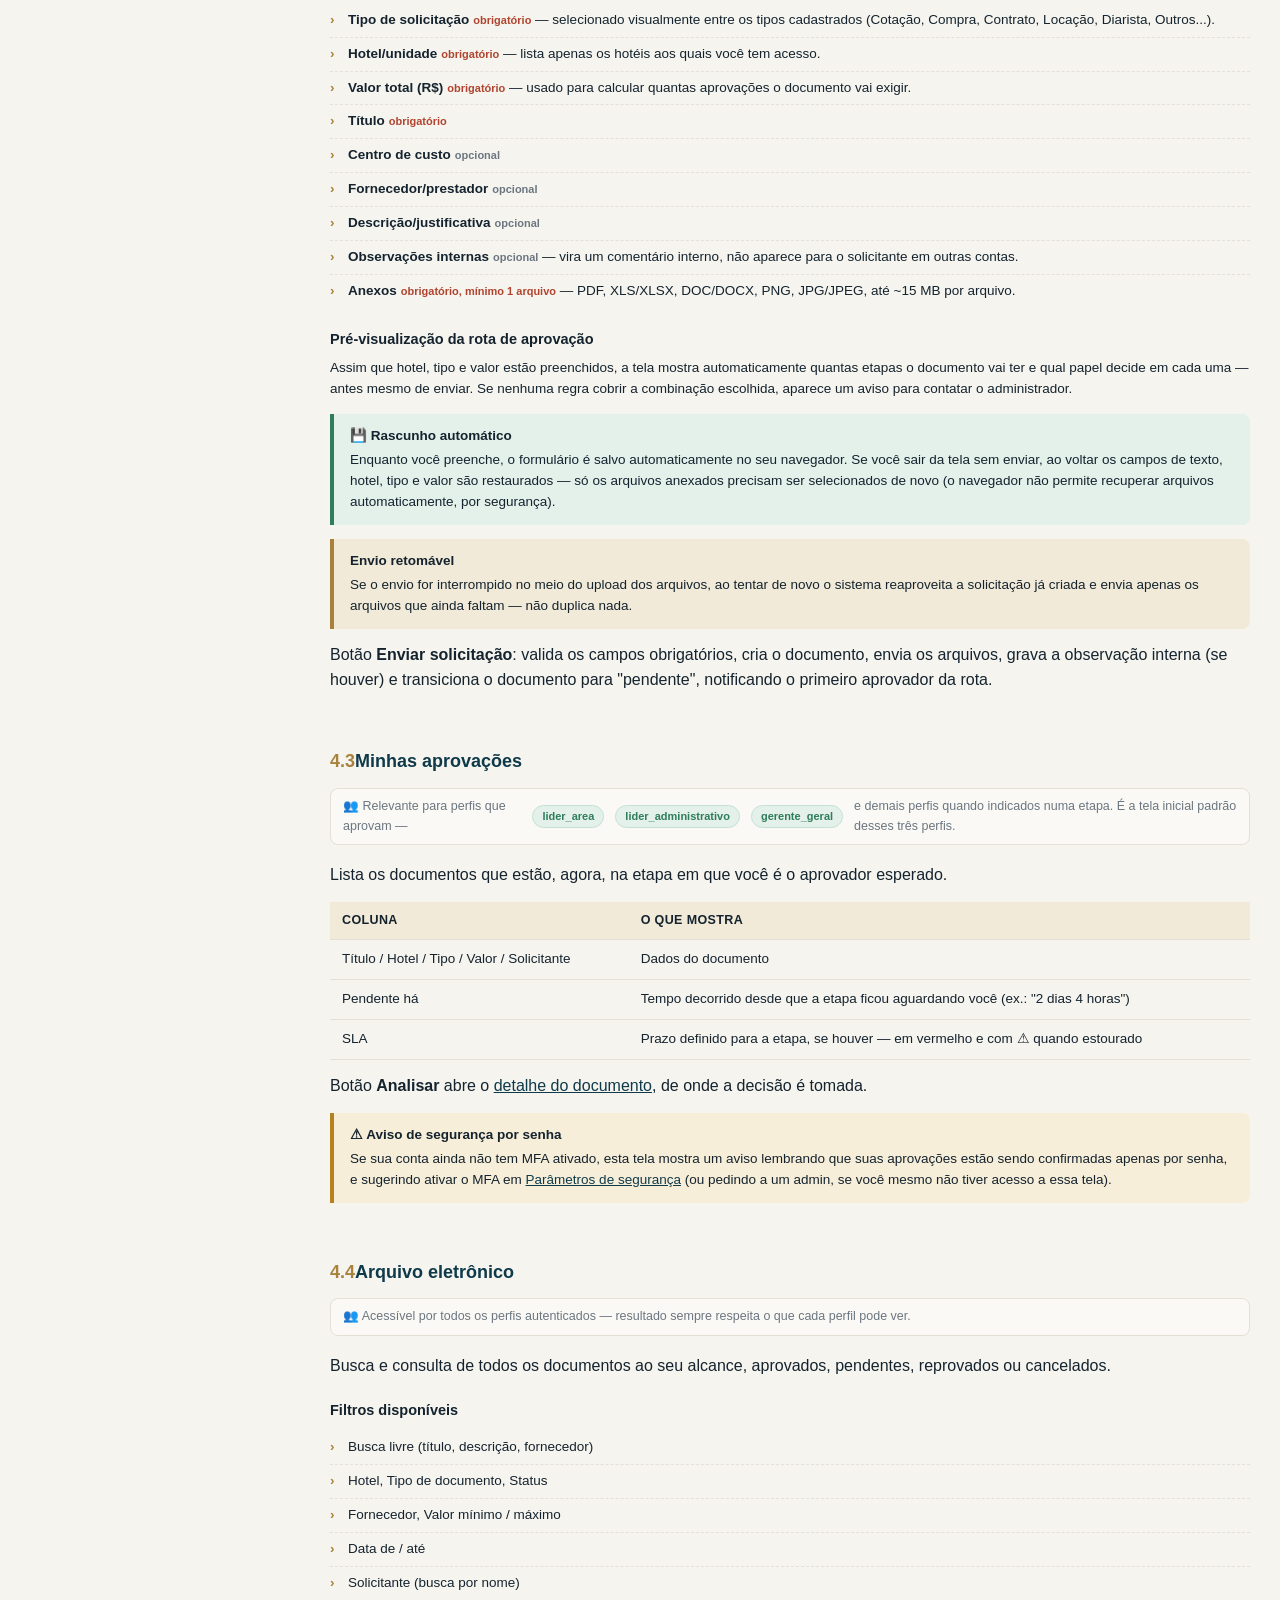
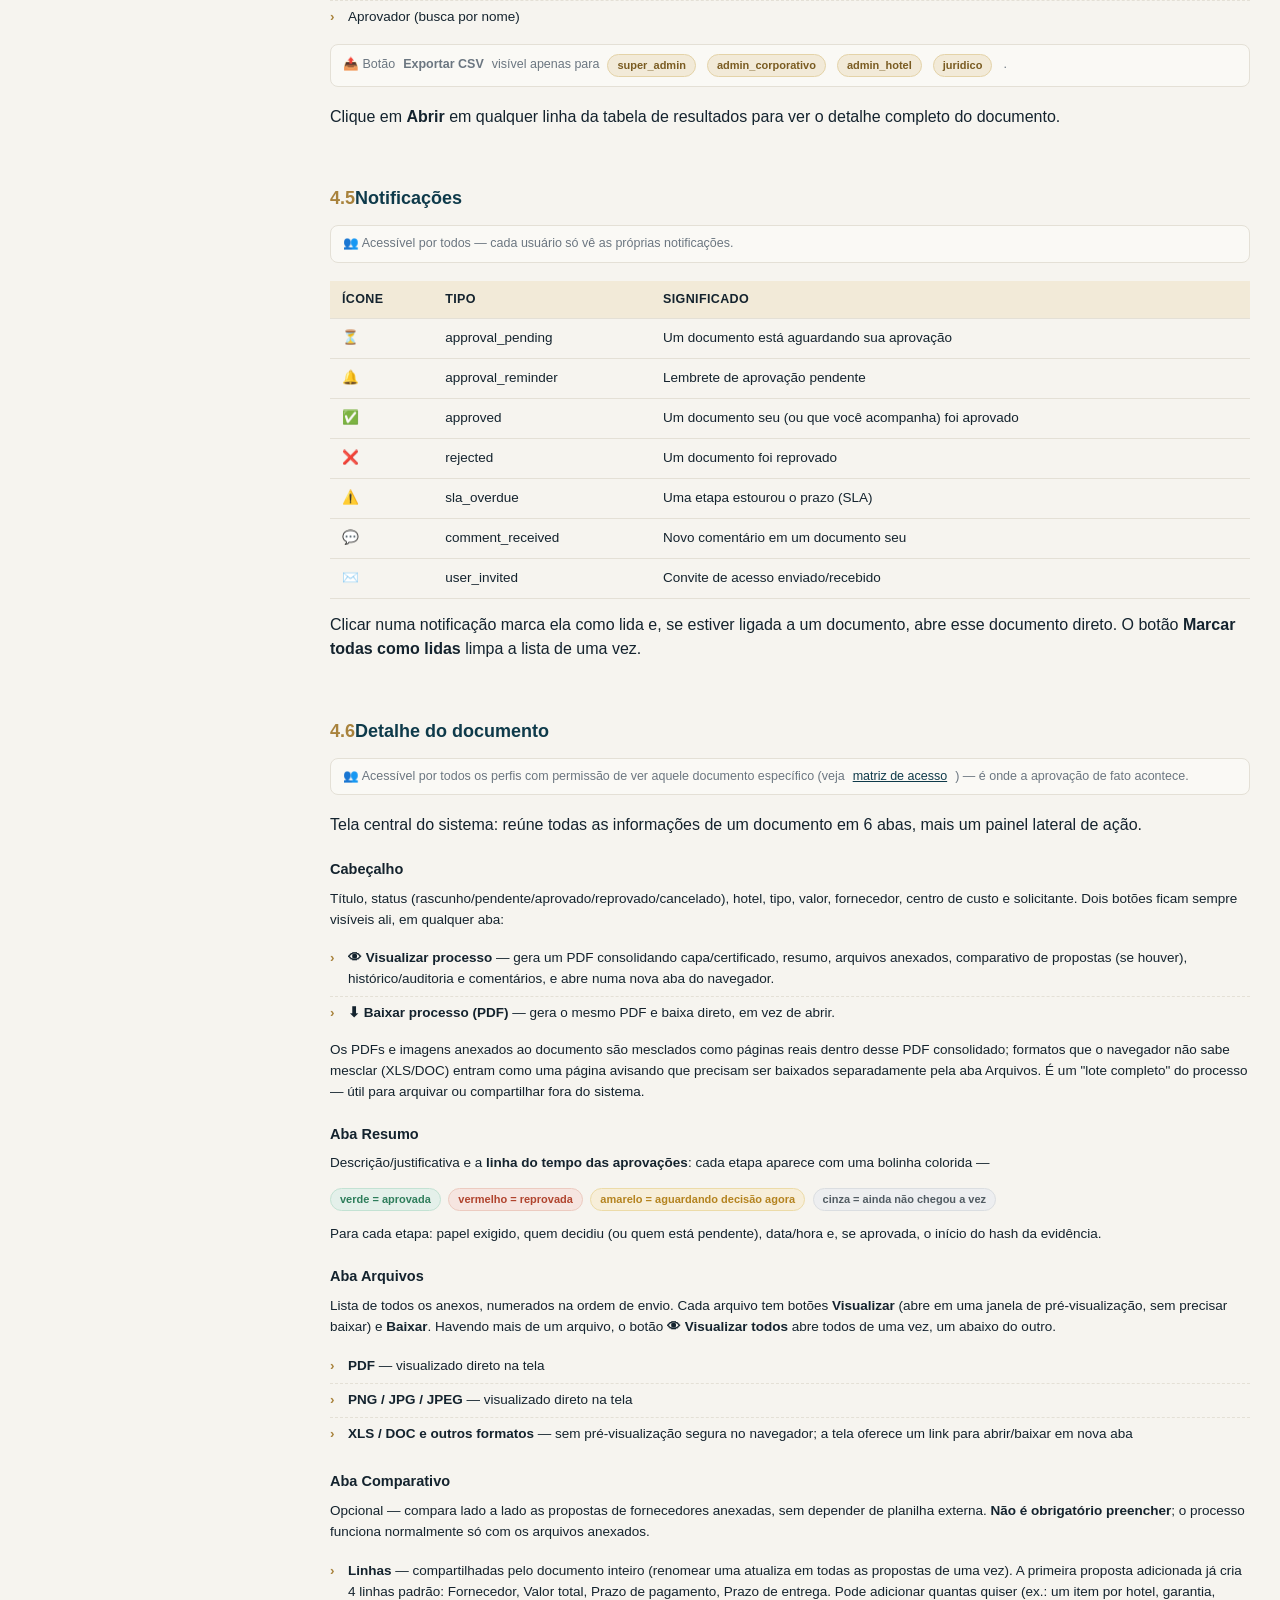
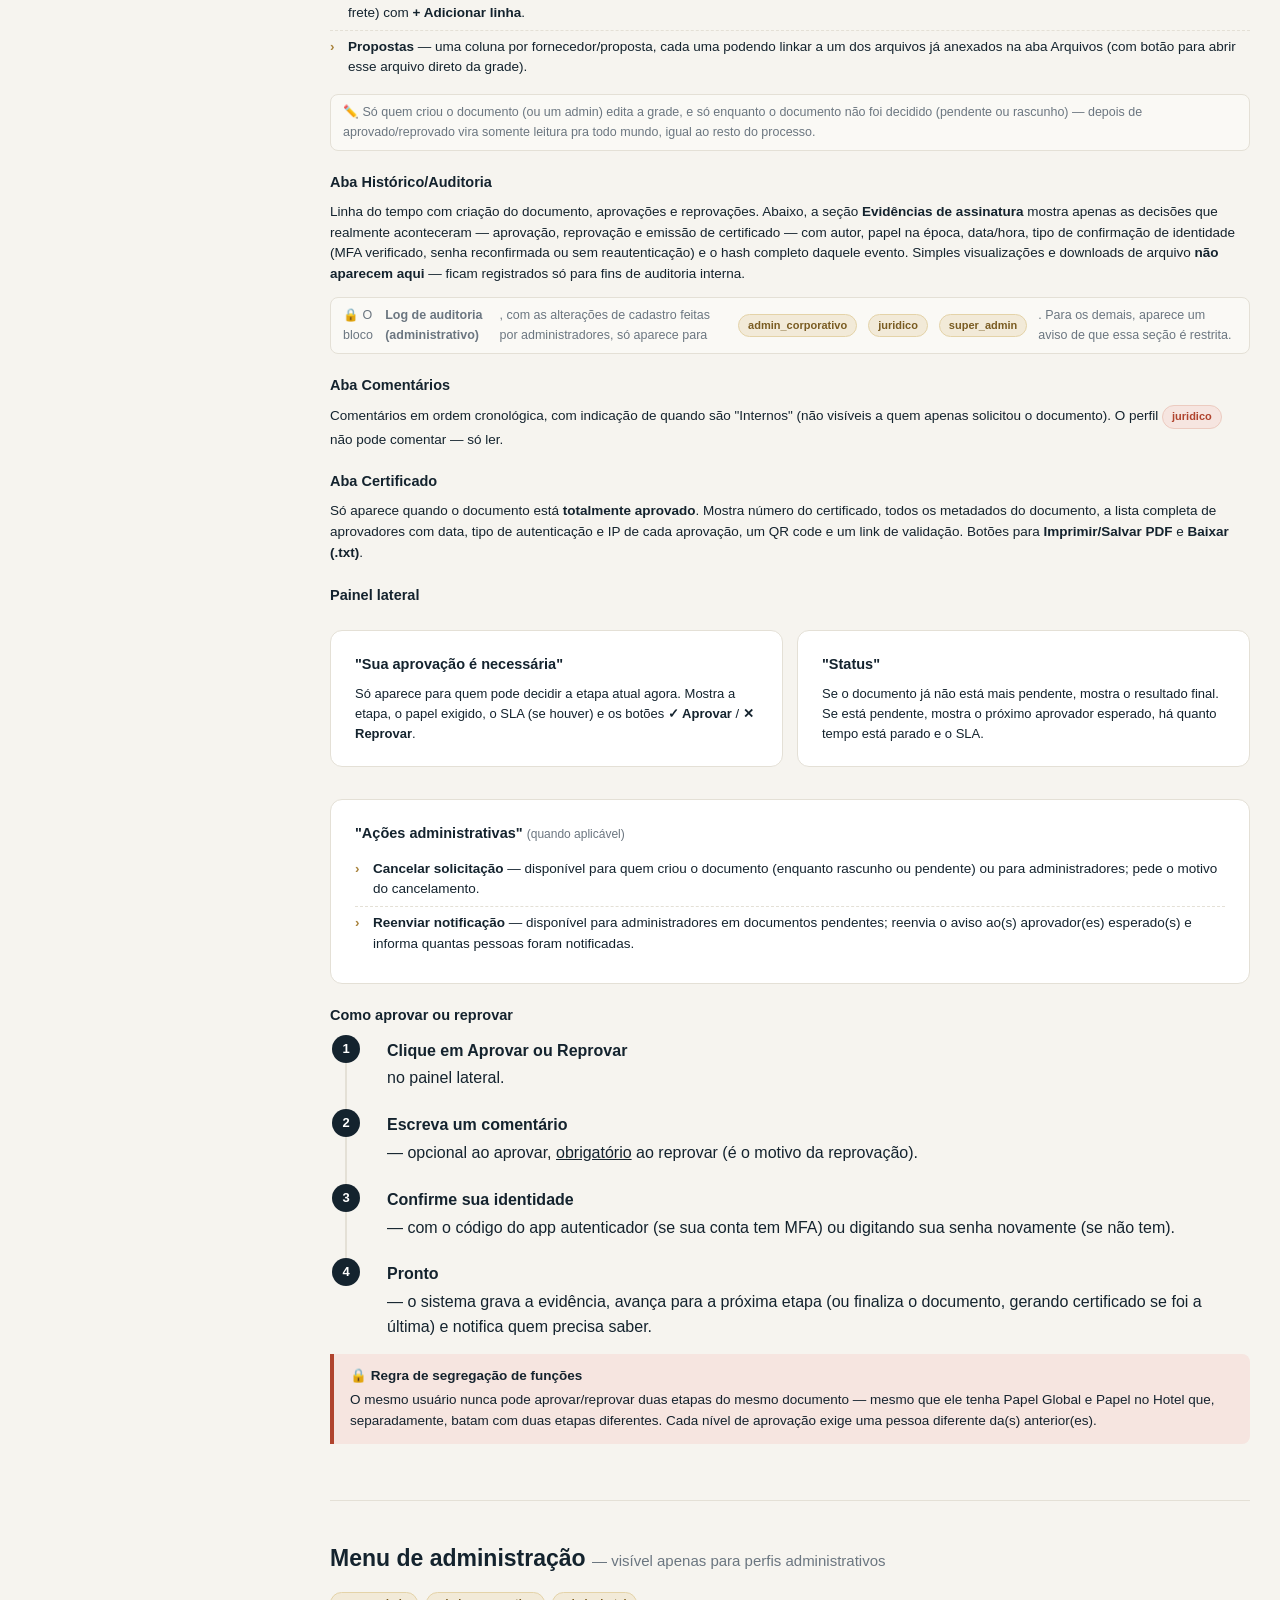
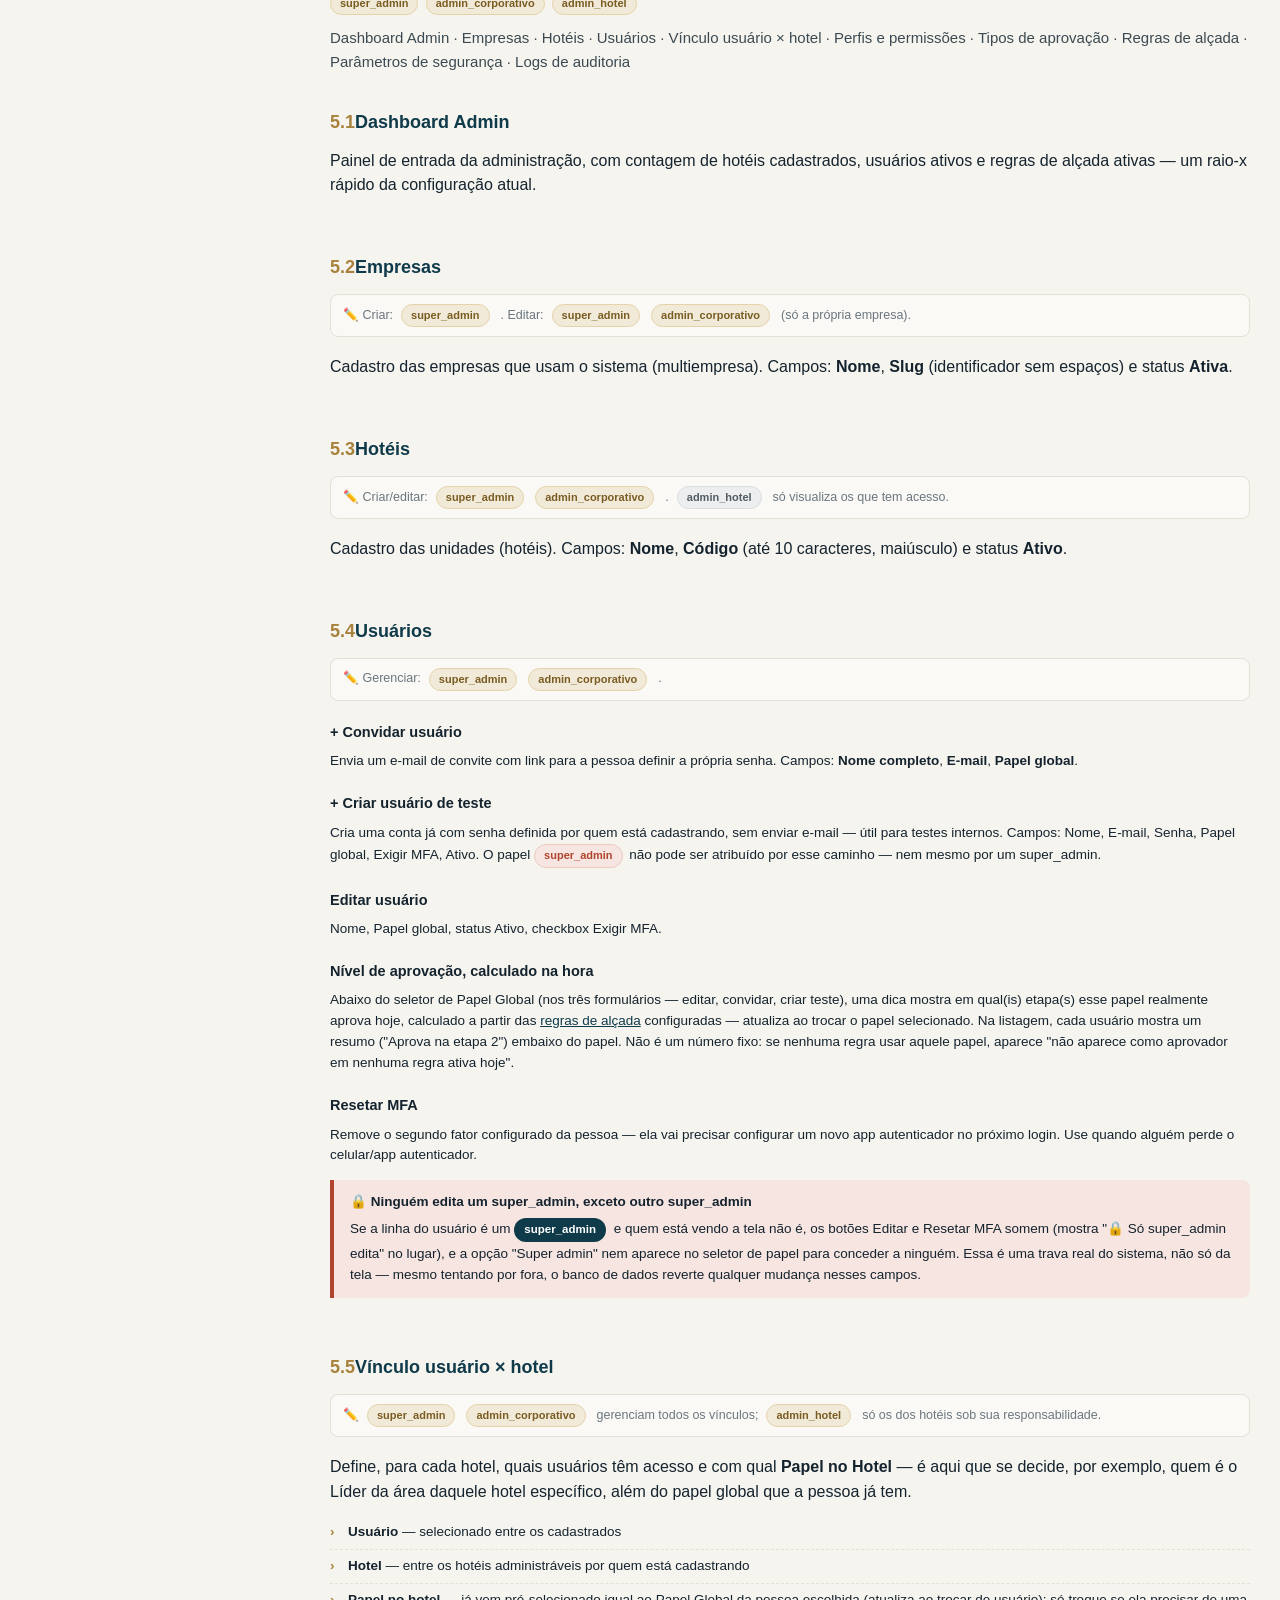
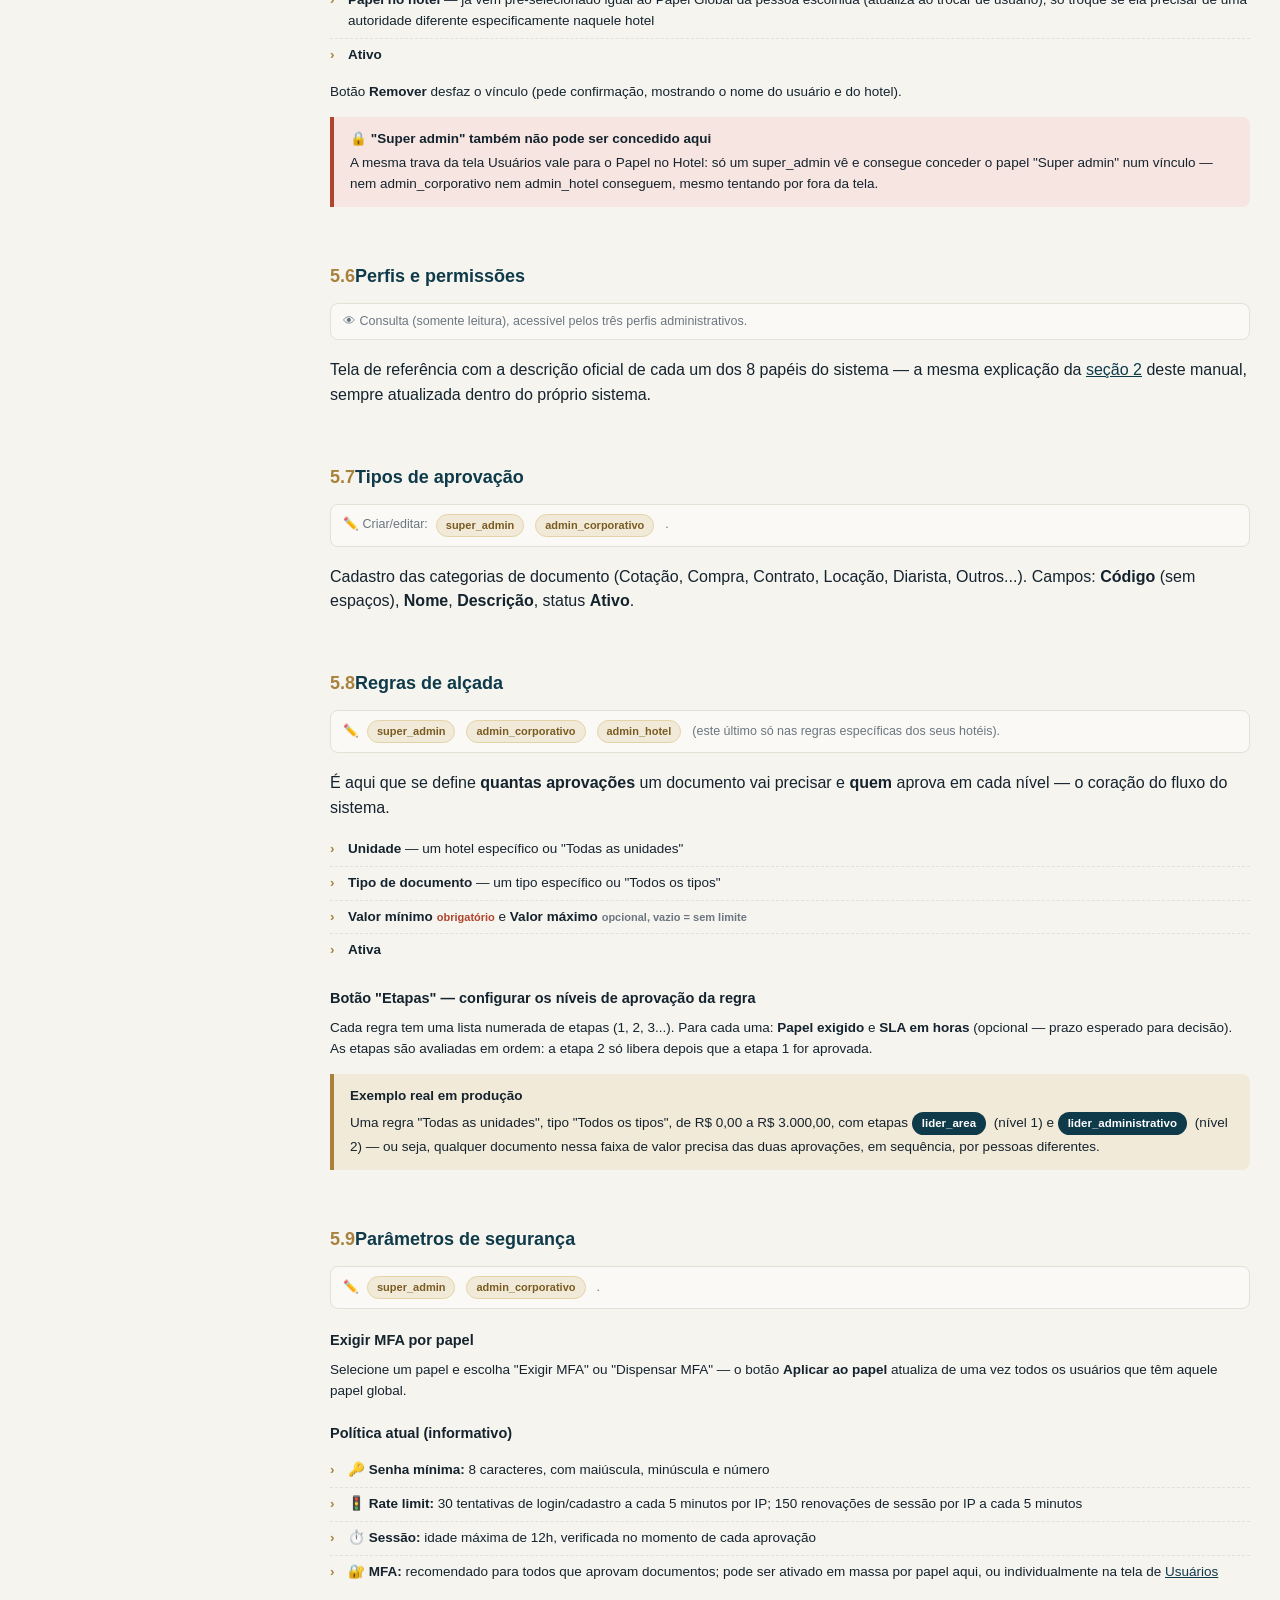
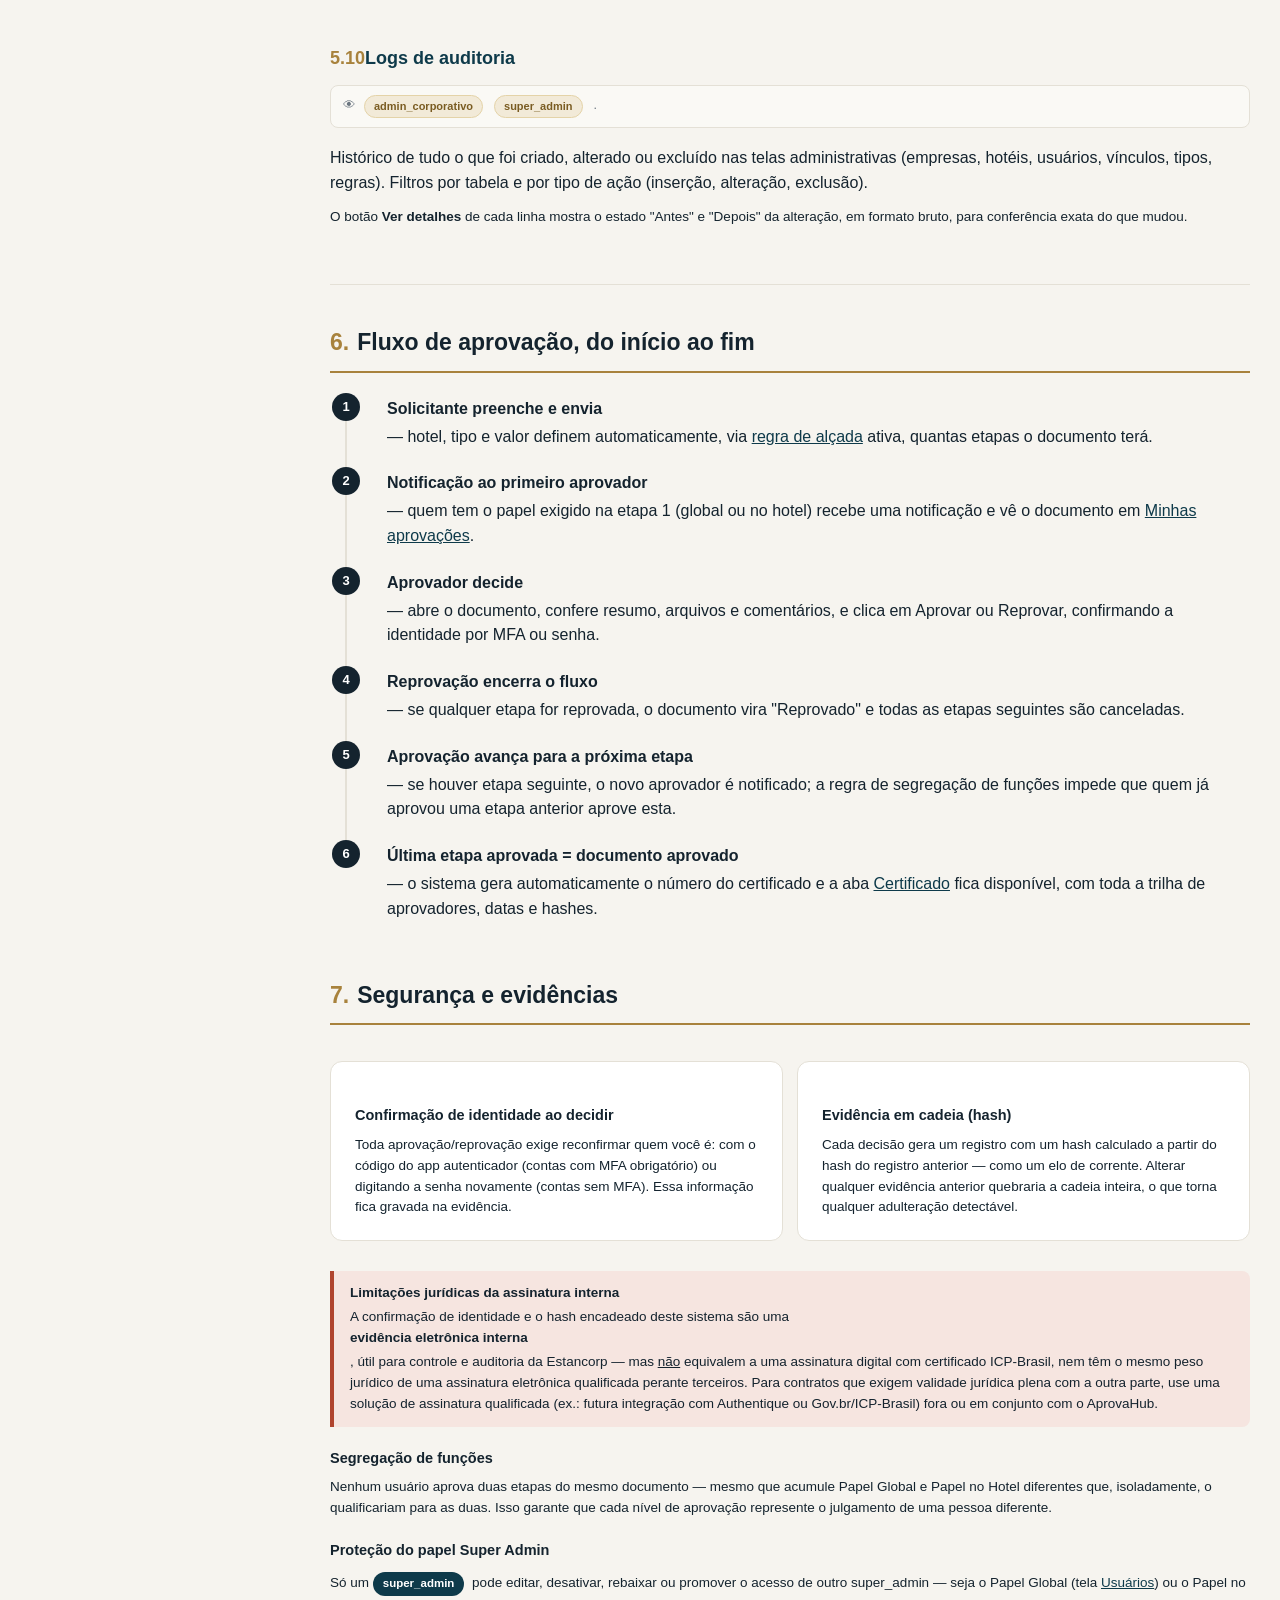
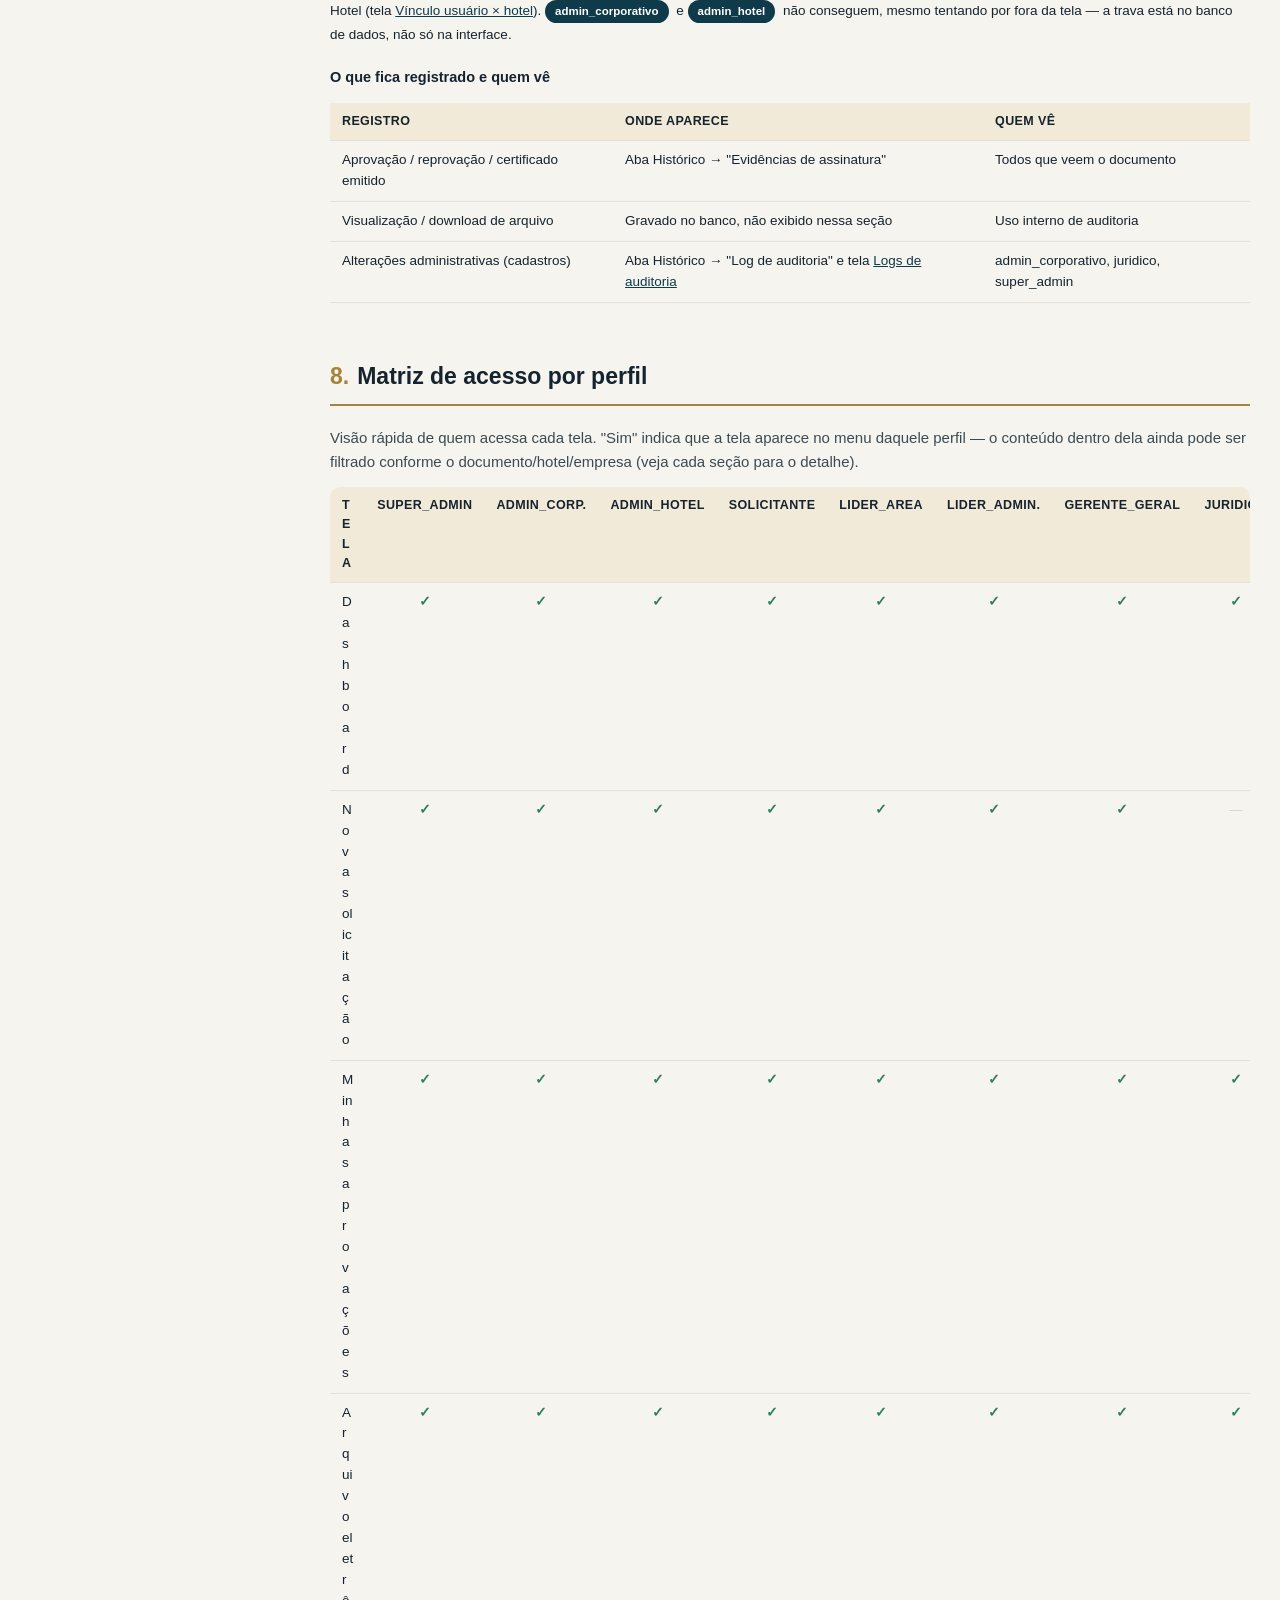
==== commit 89e8e4ac: "Atualizar manual de operação (v1.1) e publicar versão em PDF Cobre tudo que ficou de fora desde a v1" ====
--- a/MANUAL_OPERACAO.html
+++ b/MANUAL_OPERACAO.html
@@ -194,7 +194,7 @@
     <div class="brand-mark">A</div>
     <div><b>AprovaHub</b><small>Estancorp</small></div>
   </div>
-  <div class="sub">Manual de Operação · v1.0</div>
+  <div class="sub">Manual de Operação · v1.1</div>
 
   <h4>Começando</h4>
   <ul>
@@ -246,7 +246,7 @@
       <div><b>8</b>perfis de usuário</div>
       <div><b>23</b>telas</div>
       <div><b>2</b>menus (operação e administração)</div>
-      <div><b>v1.0</b>07/07/2026</div>
+      <div><b>v1.1</b>atualizado</div>
     </div>
   </div>
 
@@ -348,7 +348,16 @@
     <div class="note warn"><b>Link expirado ou já usado</b> Peça um novo convite ou uma nova recuperação de senha — links de e-mail do Supabase só funcionam uma vez.</div>
 
     <h3 id="alterar-senha"><span class="num">3.4</span>Alterar senha</h3>
-    <p>Disponível a qualquer momento para qualquer usuário autenticado. Basta informar a nova senha duas vezes e confirmar. A tela recomenda ativar o MFA para maior segurança.</p>
+    <p>Botão <b>Senha</b>, ao lado de <b>Sair</b> no rodapé do menu lateral — disponível a qualquer momento para qualquer usuário autenticado, em ambos os menus (principal e administração).</p>
+    <ul class="fieldlist">
+      <li><b>Senha atual</b><span class="req">obrigatório</span> — precisa ser confirmada antes de liberar a troca.</li>
+      <li><b>Nova senha</b><span class="req">obrigatório</span> — mínimo 8 caracteres, com maiúscula, minúscula e número.</li>
+      <li><b>Confirmar nova senha</b><span class="req">obrigatório</span></li>
+    </ul>
+    <div class="note">
+      <b>Por que pede a senha atual</b>
+      Sem essa confirmação, qualquer pessoa com acesso a uma sessão já aberta (computador compartilhado, notebook destravado esquecido) poderia trocar a senha e travar o dono de fora da própria conta. Errar a senha atual mostra "Senha incorreta" e não altera nada.
+    </div>
 
     <h3 id="mfa"><span class="num">3.5</span>Autenticação em dois fatores (MFA)</h3>
     <div class="grid2">
@@ -488,10 +497,15 @@
   <section id="documento">
     <h3><span class="num">4.6</span>Detalhe do documento</h3>
     <div class="tag-access">👥 Acessível por todos os perfis com permissão de ver aquele documento específico (veja <a href="#matriz">matriz de acesso</a>) — é onde a aprovação de fato acontece.</div>
-    <p>Tela central do sistema: reúne todas as informações de um documento em 5 abas, mais um painel lateral de ação.</p>
+    <p>Tela central do sistema: reúne todas as informações de um documento em 6 abas, mais um painel lateral de ação.</p>
 
     <h4>Cabeçalho</h4>
-    <p style="font-size:13.5px">Título, status (rascunho/pendente/aprovado/reprovado/cancelado), hotel, tipo, valor, fornecedor, centro de custo e solicitante.</p>
+    <p style="font-size:13.5px">Título, status (rascunho/pendente/aprovado/reprovado/cancelado), hotel, tipo, valor, fornecedor, centro de custo e solicitante. Dois botões ficam sempre visíveis ali, em qualquer aba:</p>
+    <ul class="fieldlist">
+      <li><b>👁 Visualizar processo</b> — gera um PDF consolidando capa/certificado, resumo, arquivos anexados, comparativo de propostas (se houver), histórico/auditoria e comentários, e abre numa nova aba do navegador.</li>
+      <li><b>⬇ Baixar processo (PDF)</b> — gera o mesmo PDF e baixa direto, em vez de abrir.</li>
+    </ul>
+    <p style="font-size:13.5px">Os PDFs e imagens anexados ao documento são mesclados como páginas reais dentro desse PDF consolidado; formatos que o navegador não sabe mesclar (XLS/DOC) entram como uma página avisando que precisam ser baixados separadamente pela aba Arquivos. É um "lote completo" do processo — útil para arquivar ou compartilhar fora do sistema.</p>
 
     <h4>Aba Resumo</h4>
     <p style="font-size:13.5px">Descrição/justificativa e a <b>linha do tempo das aprovações</b>: cada etapa aparece com uma bolinha colorida —</p>
@@ -510,6 +524,14 @@
       <li><b>PNG / JPG / JPEG</b> — visualizado direto na tela</li>
       <li><b>XLS / DOC e outros formatos</b> — sem pré-visualização segura no navegador; a tela oferece um link para abrir/baixar em nova aba</li>
     </ul>
+
+    <h4>Aba Comparativo</h4>
+    <p style="font-size:13.5px">Opcional — compara lado a lado as propostas de fornecedores anexadas, sem depender de planilha externa. <b>Não é obrigatório preencher</b>; o processo funciona normalmente só com os arquivos anexados.</p>
+    <ul class="fieldlist">
+      <li><b>Linhas</b> — compartilhadas pelo documento inteiro (renomear uma atualiza em todas as propostas de uma vez). A primeira proposta adicionada já cria 4 linhas padrão: Fornecedor, Valor total, Prazo de pagamento, Prazo de entrega. Pode adicionar quantas quiser (ex.: um item por hotel, garantia, frete) com <b>+ Adicionar linha</b>.</li>
+      <li><b>Propostas</b> — uma coluna por fornecedor/proposta, cada uma podendo linkar a um dos arquivos já anexados na aba Arquivos (com botão para abrir esse arquivo direto da grade).</li>
+    </ul>
+    <div class="tag-access">✏️ Só quem criou o documento (ou um admin) edita a grade, e só enquanto o documento não foi decidido (pendente ou rascunho) — depois de aprovado/reprovado vira somente leitura pra todo mundo, igual ao resto do processo.</div>
 
     <h4>Aba Histórico/Auditoria</h4>
     <p style="font-size:13.5px">Linha do tempo com criação do documento, aprovações e reprovações. Abaixo, a seção <b>Evidências de assinatura</b> mostra apenas as decisões que realmente aconteceram — aprovação, reprovação e emissão de certificado — com autor, papel na época, data/hora, tipo de confirmação de identidade (MFA verificado, senha reconfirmada ou sem reautenticação) e o hash completo daquele evento. Simples visualizações e downloads de arquivo <b>não aparecem aqui</b> — ficam registrados só para fins de auditoria interna.</p>
@@ -588,13 +610,21 @@
     <p style="font-size:13.5px">Envia um e-mail de convite com link para a pessoa definir a própria senha. Campos: <b>Nome completo</b>, <b>E-mail</b>, <b>Papel global</b>.</p>
 
     <h4>+ Criar usuário de teste</h4>
-    <p style="font-size:13.5px">Cria uma conta já com senha definida por quem está cadastrando, sem enviar e-mail — útil para testes internos. Campos: Nome, E-mail, Senha, Papel global, Exigir MFA, Ativo. O papel <span class="badge b-block">super_admin</span> não pode ser atribuído por esse caminho.</p>
+    <p style="font-size:13.5px">Cria uma conta já com senha definida por quem está cadastrando, sem enviar e-mail — útil para testes internos. Campos: Nome, E-mail, Senha, Papel global, Exigir MFA, Ativo. O papel <span class="badge b-block">super_admin</span> não pode ser atribuído por esse caminho — nem mesmo por um super_admin.</p>
 
     <h4>Editar usuário</h4>
     <p style="font-size:13.5px">Nome, Papel global, status Ativo, checkbox Exigir MFA.</p>
 
+    <h4>Nível de aprovação, calculado na hora</h4>
+    <p style="font-size:13.5px">Abaixo do seletor de Papel Global (nos três formulários — editar, convidar, criar teste), uma dica mostra em qual(is) etapa(s) esse papel realmente aprova hoje, calculado a partir das <a href="#admin-rules">regras de alçada</a> configuradas — atualiza ao trocar o papel selecionado. Na listagem, cada usuário mostra um resumo ("Aprova na etapa 2") embaixo do papel. Não é um número fixo: se nenhuma regra usar aquele papel, aparece "não aparece como aprovador em nenhuma regra ativa hoje".</p>
+
     <h4>Resetar MFA</h4>
     <p style="font-size:13.5px">Remove o segundo fator configurado da pessoa — ela vai precisar configurar um novo app autenticador no próximo login. Use quando alguém perde o celular/app autenticador.</p>
+
+    <div class="note danger">
+      <b>🔒 Ninguém edita um super_admin, exceto outro super_admin</b>
+      Se a linha do usuário é um <span class="pill-role">super_admin</span> e quem está vendo a tela não é, os botões Editar e Resetar MFA somem (mostra "🔒 Só super_admin edita" no lugar), e a opção "Super admin" nem aparece no seletor de papel para conceder a ninguém. Essa é uma trava real do sistema, não só da tela — mesmo tentando por fora, o banco de dados reverte qualquer mudança nesses campos.
+    </div>
   </section>
 
   <section id="admin-hotel-users">
@@ -604,10 +634,14 @@
     <ul class="fieldlist">
       <li><b>Usuário</b> — selecionado entre os cadastrados</li>
       <li><b>Hotel</b> — entre os hotéis administráveis por quem está cadastrando</li>
-      <li><b>Papel no hotel</b> — qualquer um dos 8 papéis</li>
+      <li><b>Papel no hotel</b> — já vem pré-selecionado igual ao Papel Global da pessoa escolhida (atualiza ao trocar de usuário); só troque se ela precisar de uma autoridade diferente especificamente naquele hotel</li>
       <li><b>Ativo</b></li>
     </ul>
     <p style="font-size:13.5px">Botão <b>Remover</b> desfaz o vínculo (pede confirmação, mostrando o nome do usuário e do hotel).</p>
+    <div class="note danger">
+      <b>🔒 "Super admin" também não pode ser concedido aqui</b>
+      A mesma trava da tela Usuários vale para o Papel no Hotel: só um super_admin vê e consegue conceder o papel "Super admin" num vínculo — nem admin_corporativo nem admin_hotel conseguem, mesmo tentando por fora da tela.
+    </div>
   </section>
 
   <section id="admin-roles">
@@ -698,6 +732,9 @@
 
     <h4>Segregação de funções</h4>
     <p style="font-size:13.5px">Nenhum usuário aprova duas etapas do mesmo documento — mesmo que acumule Papel Global e Papel no Hotel diferentes que, isoladamente, o qualificariam para as duas. Isso garante que cada nível de aprovação represente o julgamento de uma pessoa diferente.</p>
+
+    <h4>Proteção do papel Super Admin</h4>
+    <p style="font-size:13.5px">Só um <span class="pill-role">super_admin</span> pode editar, desativar, rebaixar ou promover o acesso de outro super_admin — seja o Papel Global (tela <a href="#admin-users">Usuários</a>) ou o Papel no Hotel (tela <a href="#admin-hotel-users">Vínculo usuário × hotel</a>). <span class="pill-role">admin_corporativo</span> e <span class="pill-role">admin_hotel</span> não conseguem, mesmo tentando por fora da tela — a trava está no banco de dados, não só na interface.</p>
 
     <h4>O que fica registrado e quem vê</h4>
     <table>
@@ -767,11 +804,17 @@
     <p style="font-size:13.5px">Não. Hotel, tipo e valor ficam travados assim que o envio começa, justamente para não alterar a rota de aprovação já calculada. Se precisar mudar algo relevante, cancele a solicitação (se ainda estiver pendente) e crie uma nova.</p>
 
     <h4>O que acontece se eu sair da tela "Nova solicitação" no meio do preenchimento?</h4>
-    <p style="font-size:13.5px">Nada é perdido: os campos de texto ficam salvos automaticamente no seu navegador e são restaurados na próxima vez que você abrir a tela — só os arquivos anexados precisam ser selecionados novamente.</p>
+    <p style="font-size:13.5px">Nada é perdido: os campos de texto ficam salvos automaticamente no seu navegador e são restaurados na próxima vez que você abrir a tela — só os arquivos anexados precisam ser selecionados novamente. Esse rascunho é descartado automaticamente ao sair do sistema (clicar em Sair), pra não vazar de uma conta pra outra num computador compartilhado.</p>
+
+    <h4>Preciso preencher o Comparativo de propostas?</h4>
+    <p style="font-size:13.5px">Não, é opcional. Sem preencher nada, o processo funciona normalmente só com os arquivos anexados na aba Arquivos. O Comparativo existe pra quem quer comparar fornecedores lado a lado sem depender de planilha externa — veja a <a href="#documento">seção 4.6</a>.</p>
+
+    <h4>Por que não consigo editar/promover um usuário Super Admin?</h4>
+    <p style="font-size:13.5px">É proposital: só outro super_admin pode mexer no acesso de um super_admin, seja o Papel Global ou o Papel no Hotel. Se você é admin_corporativo ou admin_hotel, peça para um super_admin fazer essa alteração — veja <a href="#seguranca">Segurança e evidências</a>.</p>
   </section>
 
   <footer>
-    Manual de Operação — AprovaHub Estancorp · gerado a partir da versão em produção em 07/07/2026 · uso interno
+    Manual de Operação — AprovaHub Estancorp · uso interno
   </footer>
 
 </main>
